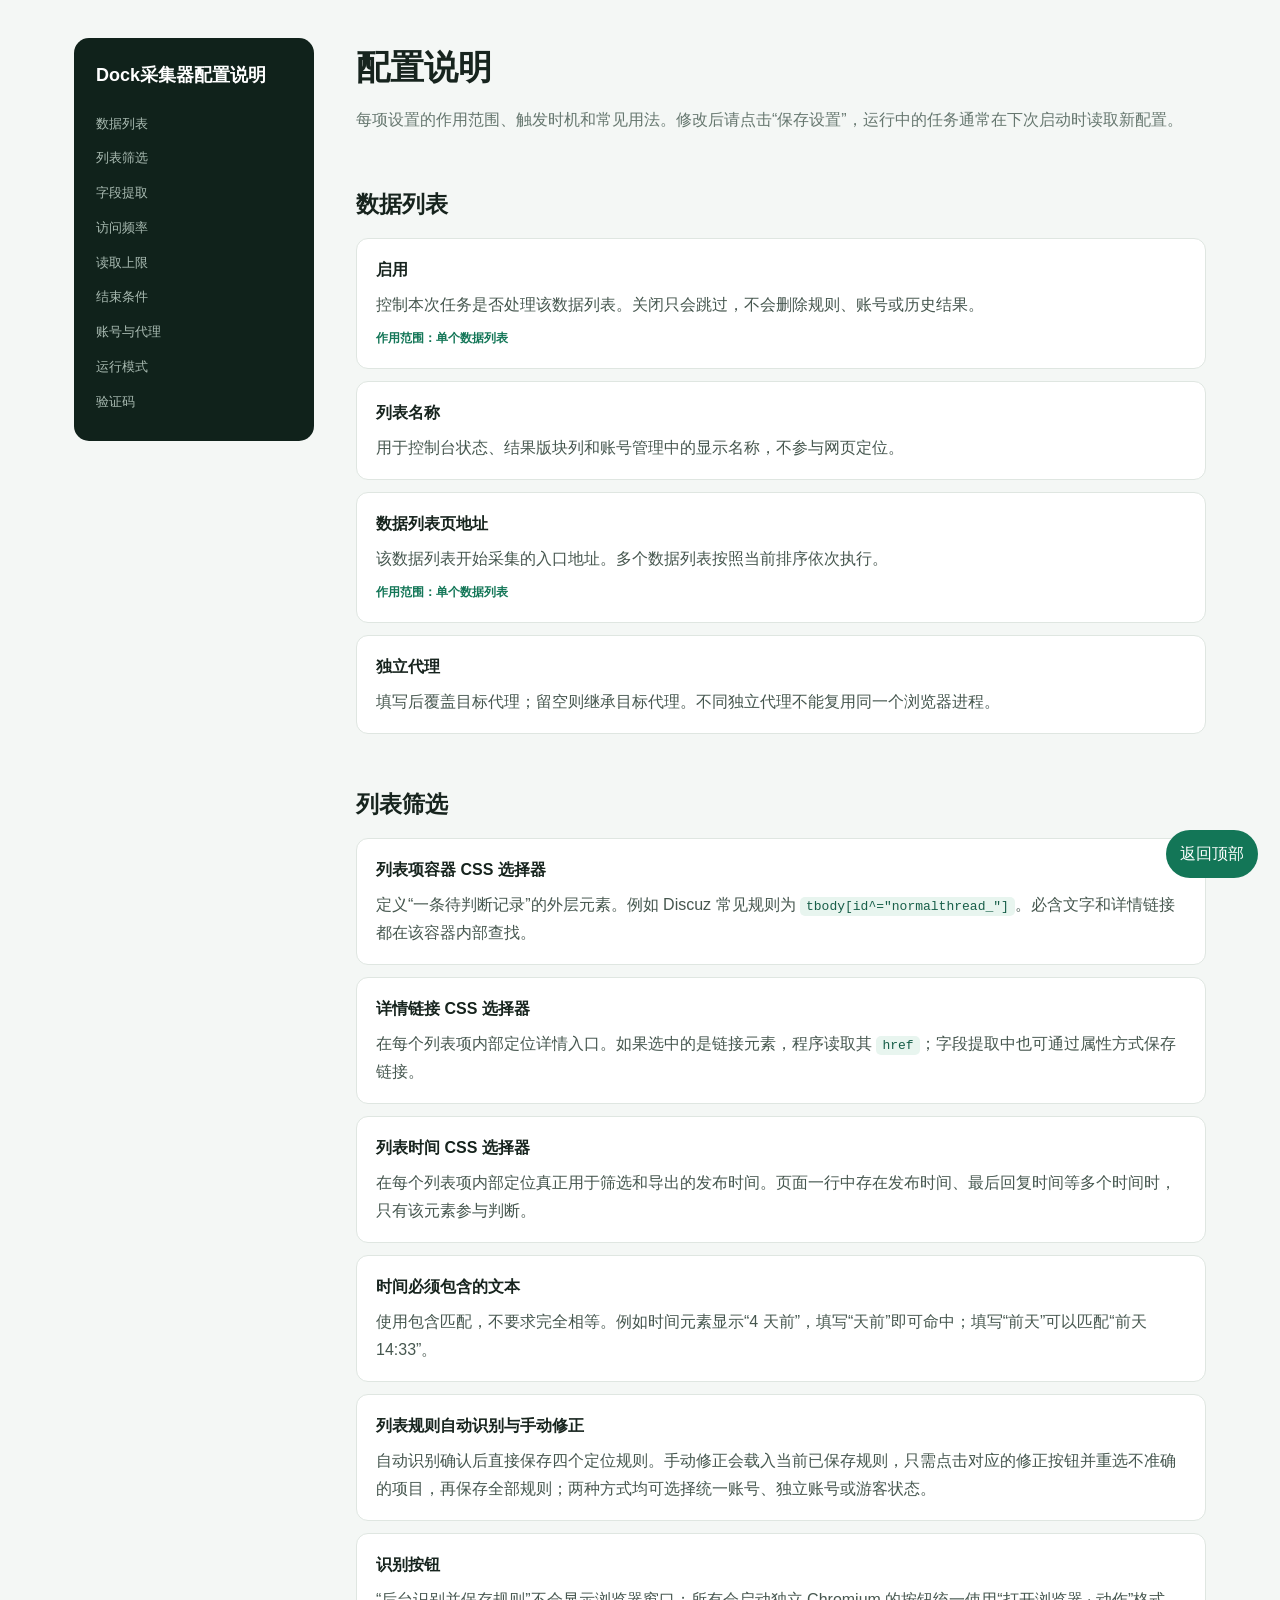
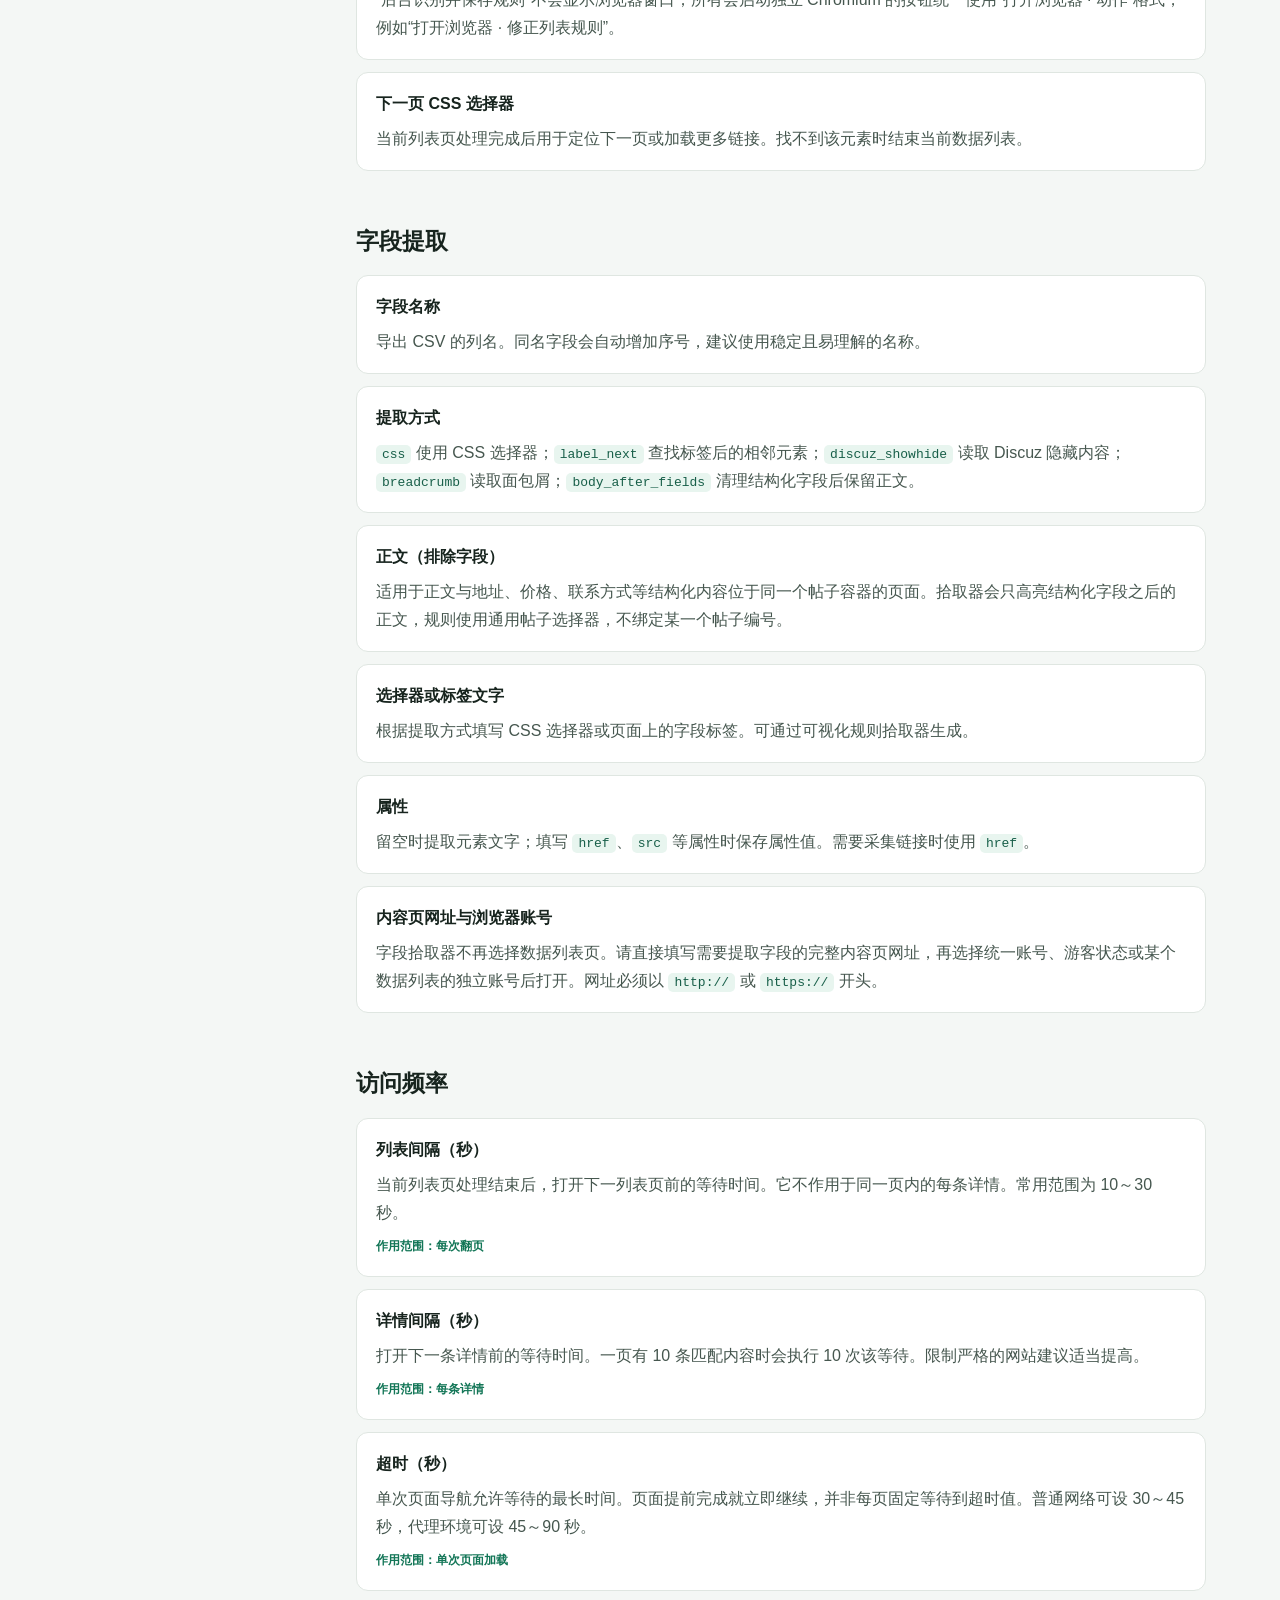
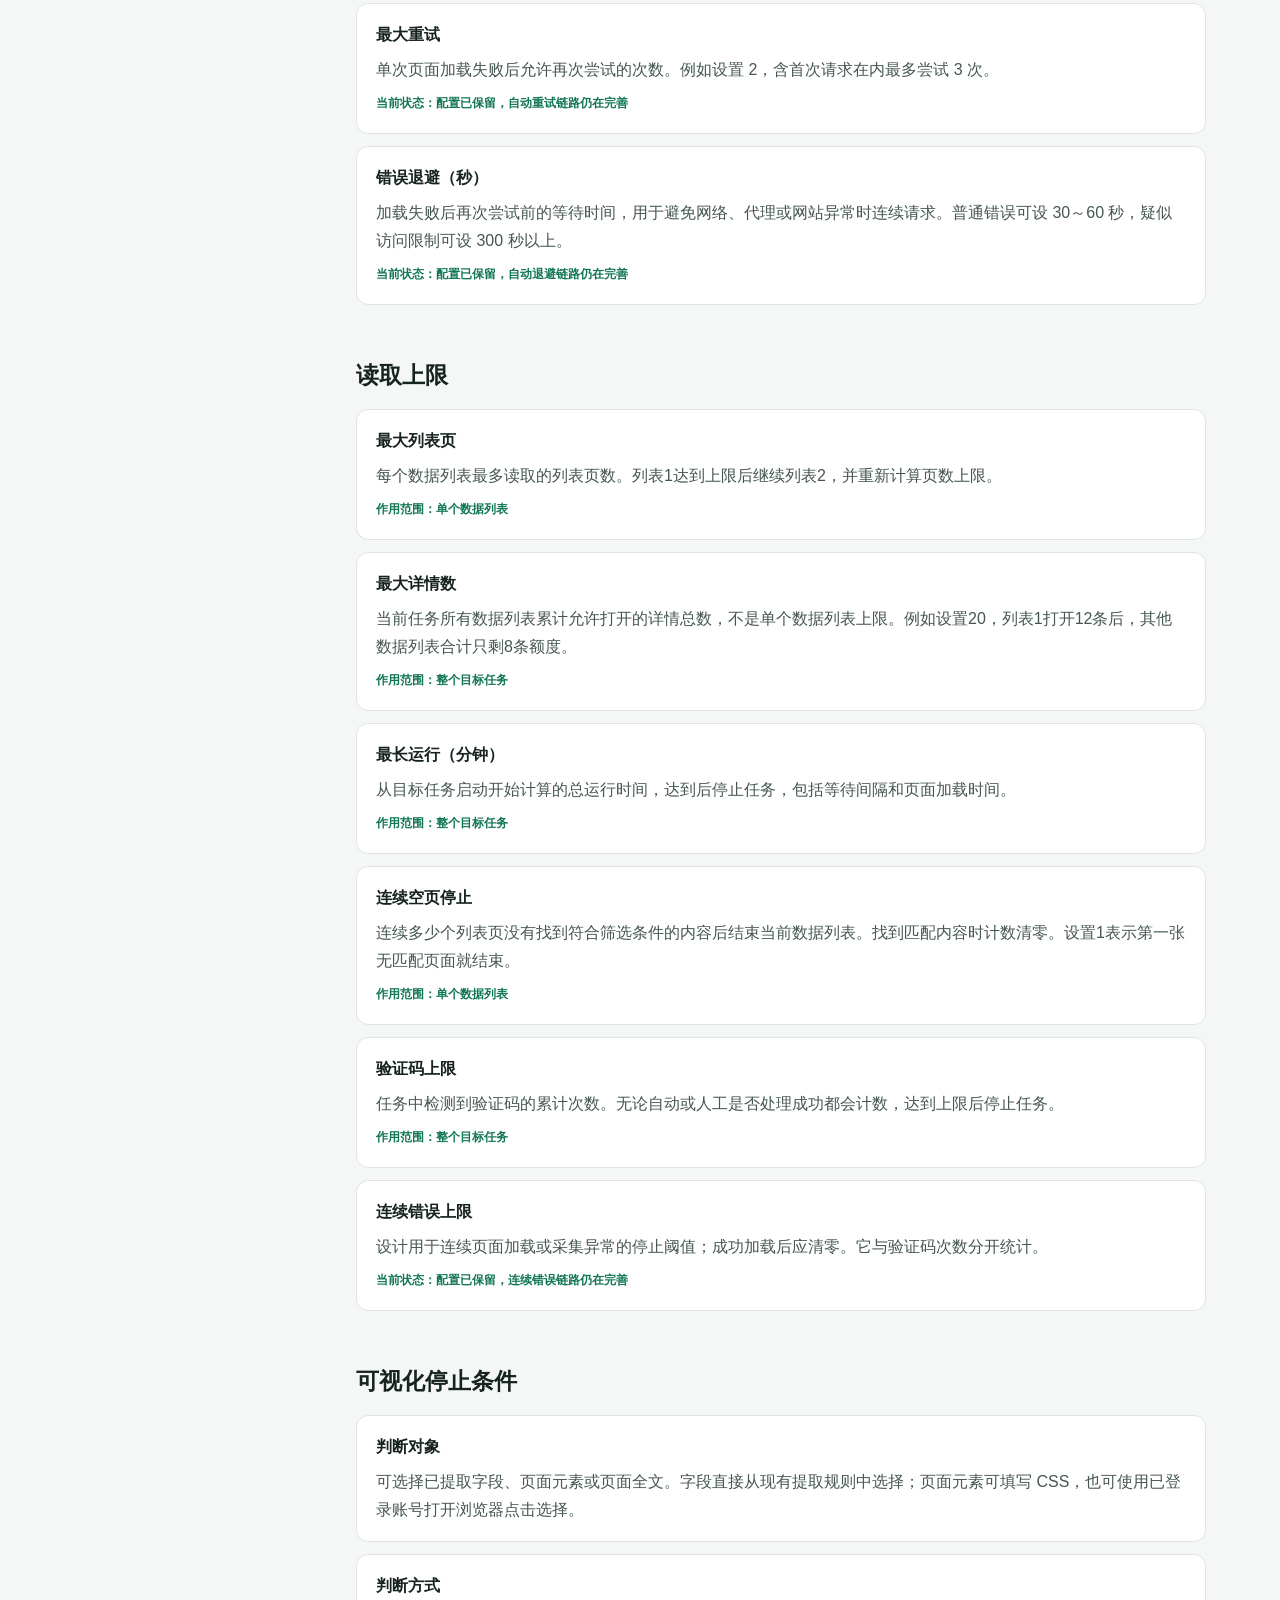
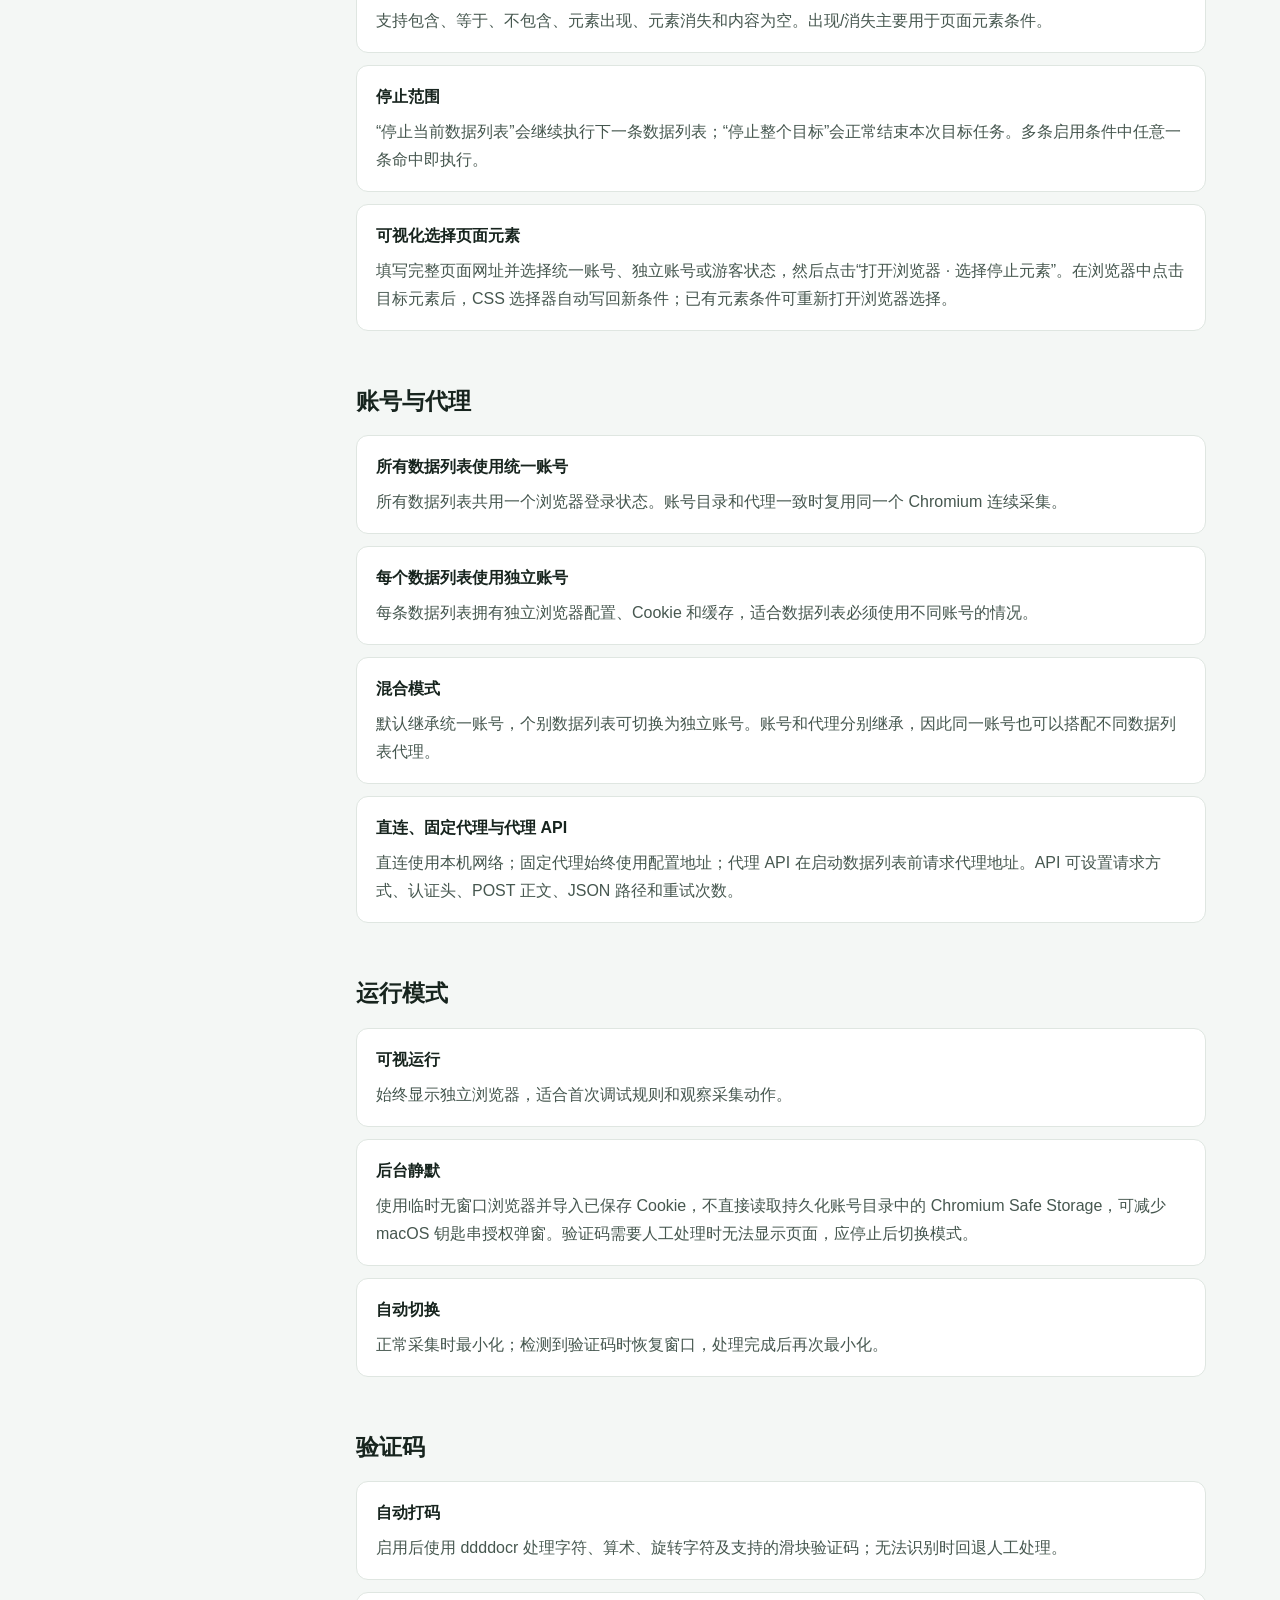
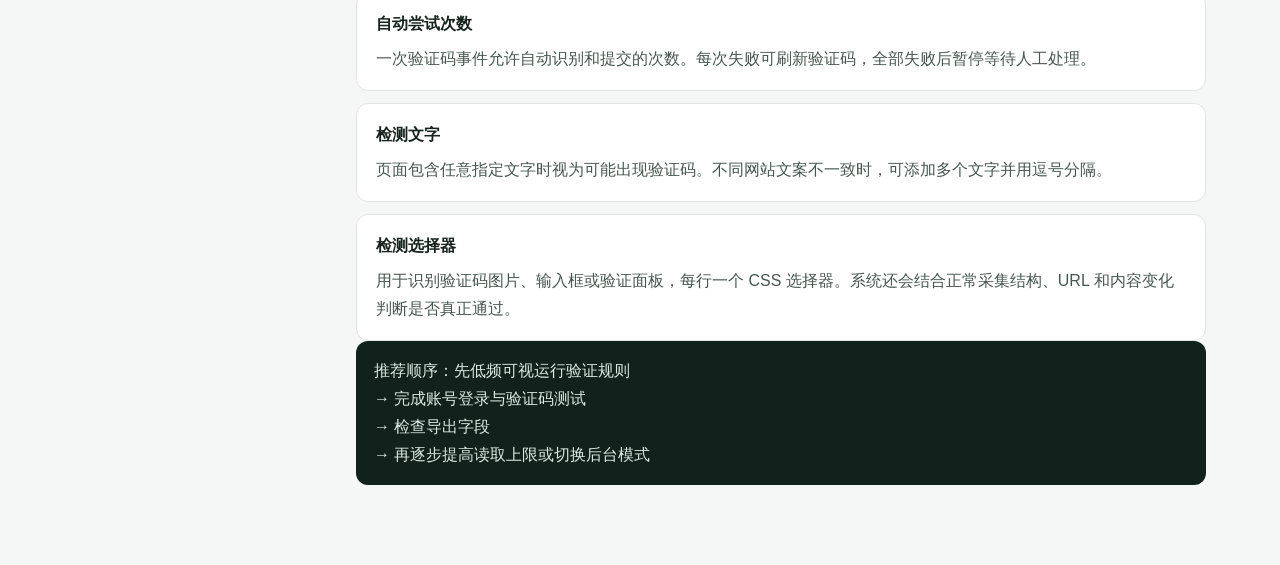
==== web/help.html @ 8b7bfee6 "Add visual time and stop condition rules" ====
<!doctype html>
<html lang="zh-CN">
<head>
  <meta charset="utf-8">
  <meta name="viewport" content="width=device-width,initial-scale=1">
  <title>Dock采集器 · 配置说明</title>
  <style>
    :root{--ink:#17241e;--muted:#66776f;--line:#dfe6e1;--green:#137657;--soft:#e8f5ef;--paper:#f4f7f5}
    *{box-sizing:border-box}html{scroll-behavior:smooth}body{margin:0;color:var(--ink);background:var(--paper);font-family:-apple-system,BlinkMacSystemFont,"PingFang SC","Microsoft YaHei",sans-serif;line-height:1.75}
    .layout{display:grid;grid-template-columns:240px minmax(0,860px);gap:42px;max-width:1180px;margin:auto;padding:38px 24px 80px}
    aside{position:sticky;top:24px;align-self:start;background:#10221b;color:#fff;border-radius:15px;padding:22px}aside b{display:block;font-size:18px;margin-bottom:15px}aside a{display:block;color:#a9bbb2;text-decoration:none;padding:6px 0;font-size:13px}aside a:hover{color:#d7f761}
    h1{font-size:34px;margin:0 0 8px}.lead{color:var(--muted);margin:0 0 30px}h2{font-size:23px;margin:42px 0 14px;padding-top:8px}h3{font-size:16px;margin:0 0 7px}.group{display:grid;gap:12px}.item{background:#fff;border:1px solid var(--line);border-radius:12px;padding:17px 19px}.item p{margin:0;color:#46574f}.item code{background:var(--soft);color:#185f49;padding:2px 6px;border-radius:5px}.scope{display:inline-block;margin-top:9px;color:var(--green);font-size:12px;font-weight:700}.note{background:#fff5df;border-radius:11px;padding:15px 17px;color:#765217;margin:16px 0}.flow{background:#10221b;color:#dce9e2;border-radius:12px;padding:16px 18px;white-space:pre-line}.top{position:fixed;right:22px;bottom:22px;background:var(--green);color:#fff;text-decoration:none;border-radius:999px;padding:10px 14px}@media(max-width:800px){.layout{grid-template-columns:1fr;padding:22px 16px 70px}aside{position:static}aside a{display:inline-block;margin-right:14px}h1{font-size:28px}}
  </style>
</head>
<body id="top"><div class="layout">
  <aside><b>Dock采集器配置说明</b>
    <a href="#source">数据列表</a><a href="#filter">列表筛选</a><a href="#fields">字段提取</a>
    <a href="#frequency">访问频率</a><a href="#limits">读取上限</a><a href="#stop">结束条件</a>
    <a href="#account">账号与代理</a><a href="#browser">运行模式</a><a href="#captcha">验证码</a>
  </aside>
  <main><h1>配置说明</h1><p class="lead">每项设置的作用范围、触发时机和常见用法。修改后请点击“保存设置”，运行中的任务通常在下次启动时读取新配置。</p>

  <section id="source"><h2>数据列表</h2><div class="group">
    <article class="item"><h3>启用</h3><p>控制本次任务是否处理该数据列表。关闭只会跳过，不会删除规则、账号或历史结果。</p><span class="scope">作用范围：单个数据列表</span></article>
    <article class="item"><h3>列表名称</h3><p>用于控制台状态、结果版块列和账号管理中的显示名称，不参与网页定位。</p></article>
    <article class="item"><h3>数据列表页地址</h3><p>该数据列表开始采集的入口地址。多个数据列表按照当前排序依次执行。</p><span class="scope">作用范围：单个数据列表</span></article>
    <article class="item"><h3>独立代理</h3><p>填写后覆盖目标代理；留空则继承目标代理。不同独立代理不能复用同一个浏览器进程。</p></article>
  </div></section>

  <section id="filter"><h2>列表筛选</h2><div class="group">
    <article class="item"><h3>列表项容器 CSS 选择器</h3><p>定义“一条待判断记录”的外层元素。例如 Discuz 常见规则为 <code>tbody[id^="normalthread_"]</code>。必含文字和详情链接都在该容器内部查找。</p></article>
    <article class="item"><h3>详情链接 CSS 选择器</h3><p>在每个列表项内部定位详情入口。如果选中的是链接元素，程序读取其 <code>href</code>；字段提取中也可通过属性方式保存链接。</p></article>
    <article class="item"><h3>列表时间 CSS 选择器</h3><p>在每个列表项内部定位真正用于筛选和导出的发布时间。页面一行中存在发布时间、最后回复时间等多个时间时，只有该元素参与判断。</p></article>
    <article class="item"><h3>时间必须包含的文本</h3><p>使用包含匹配，不要求完全相等。例如时间元素显示“4 天前”，填写“天前”即可命中；填写“前天”可以匹配“前天 14:33”。</p></article>
    <article class="item"><h3>列表规则自动识别与手动修正</h3><p>自动识别确认后直接保存四个定位规则。手动修正会载入当前已保存规则，只需点击对应的修正按钮并重选不准确的项目，再保存全部规则；两种方式均可选择统一账号、独立账号或游客状态。</p></article>
    <article class="item"><h3>识别按钮</h3><p>“后台识别并保存规则”不会显示浏览器窗口；所有会启动独立 Chromium 的按钮统一使用“打开浏览器 · 动作”格式，例如“打开浏览器 · 修正列表规则”。</p></article>
    <article class="item"><h3>下一页 CSS 选择器</h3><p>当前列表页处理完成后用于定位下一页或加载更多链接。找不到该元素时结束当前数据列表。</p></article>
  </div></section>

  <section id="fields"><h2>字段提取</h2><div class="group">
    <article class="item"><h3>字段名称</h3><p>导出 CSV 的列名。同名字段会自动增加序号，建议使用稳定且易理解的名称。</p></article>
    <article class="item"><h3>提取方式</h3><p><code>css</code> 使用 CSS 选择器；<code>label_next</code> 查找标签后的相邻元素；<code>discuz_showhide</code> 读取 Discuz 隐藏内容；<code>breadcrumb</code> 读取面包屑；<code>body_after_fields</code> 清理结构化字段后保留正文。</p></article>
    <article class="item"><h3>正文（排除字段）</h3><p>适用于正文与地址、价格、联系方式等结构化内容位于同一个帖子容器的页面。拾取器会只高亮结构化字段之后的正文，规则使用通用帖子选择器，不绑定某一个帖子编号。</p></article>
    <article class="item"><h3>选择器或标签文字</h3><p>根据提取方式填写 CSS 选择器或页面上的字段标签。可通过可视化规则拾取器生成。</p></article>
    <article class="item"><h3>属性</h3><p>留空时提取元素文字；填写 <code>href</code>、<code>src</code> 等属性时保存属性值。需要采集链接时使用 <code>href</code>。</p></article>
    <article class="item"><h3>内容页网址与浏览器账号</h3><p>字段拾取器不再选择数据列表页。请直接填写需要提取字段的完整内容页网址，再选择统一账号、游客状态或某个数据列表的独立账号后打开。网址必须以 <code>http://</code> 或 <code>https://</code> 开头。</p></article>
  </div></section>

  <section id="frequency"><h2>访问频率</h2><div class="group">
    <article class="item"><h3>列表间隔（秒）</h3><p>当前列表页处理结束后，打开下一列表页前的等待时间。它不作用于同一页内的每条详情。常用范围为 10～30 秒。</p><span class="scope">作用范围：每次翻页</span></article>
    <article class="item"><h3>详情间隔（秒）</h3><p>打开下一条详情前的等待时间。一页有 10 条匹配内容时会执行 10 次该等待。限制严格的网站建议适当提高。</p><span class="scope">作用范围：每条详情</span></article>
    <article class="item"><h3>超时（秒）</h3><p>单次页面导航允许等待的最长时间。页面提前完成就立即继续，并非每页固定等待到超时值。普通网络可设 30～45 秒，代理环境可设 45～90 秒。</p><span class="scope">作用范围：单次页面加载</span></article>
    <article class="item"><h3>最大重试</h3><p>单次页面加载失败后允许再次尝试的次数。例如设置 2，含首次请求在内最多尝试 3 次。</p><span class="scope">当前状态：配置已保留，自动重试链路仍在完善</span></article>
    <article class="item"><h3>错误退避（秒）</h3><p>加载失败后再次尝试前的等待时间，用于避免网络、代理或网站异常时连续请求。普通错误可设 30～60 秒，疑似访问限制可设 300 秒以上。</p><span class="scope">当前状态：配置已保留，自动退避链路仍在完善</span></article>
  </div></section>

  <section id="limits"><h2>读取上限</h2><div class="group">
    <article class="item"><h3>最大列表页</h3><p>每个数据列表最多读取的列表页数。列表1达到上限后继续列表2，并重新计算页数上限。</p><span class="scope">作用范围：单个数据列表</span></article>
    <article class="item"><h3>最大详情数</h3><p>当前任务所有数据列表累计允许打开的详情总数，不是单个数据列表上限。例如设置20，列表1打开12条后，其他数据列表合计只剩8条额度。</p><span class="scope">作用范围：整个目标任务</span></article>
    <article class="item"><h3>最长运行（分钟）</h3><p>从目标任务启动开始计算的总运行时间，达到后停止任务，包括等待间隔和页面加载时间。</p><span class="scope">作用范围：整个目标任务</span></article>
    <article class="item"><h3>连续空页停止</h3><p>连续多少个列表页没有找到符合筛选条件的内容后结束当前数据列表。找到匹配内容时计数清零。设置1表示第一张无匹配页面就结束。</p><span class="scope">作用范围：单个数据列表</span></article>
    <article class="item"><h3>验证码上限</h3><p>任务中检测到验证码的累计次数。无论自动或人工是否处理成功都会计数，达到上限后停止任务。</p><span class="scope">作用范围：整个目标任务</span></article>
    <article class="item"><h3>连续错误上限</h3><p>设计用于连续页面加载或采集异常的停止阈值；成功加载后应清零。它与验证码次数分开统计。</p><span class="scope">当前状态：配置已保留，连续错误链路仍在完善</span></article>
  </div></section>

  <section id="stop"><h2>可视化停止条件</h2><div class="group">
    <article class="item"><h3>判断对象</h3><p>可选择已提取字段、页面元素或页面全文。字段直接从现有提取规则中选择；页面元素可填写 CSS，也可使用已登录账号打开浏览器点击选择。</p></article>
    <article class="item"><h3>判断方式</h3><p>支持包含、等于、不包含、元素出现、元素消失和内容为空。出现/消失主要用于页面元素条件。</p></article>
    <article class="item"><h3>停止范围</h3><p>“停止当前数据列表”会继续执行下一条数据列表；“停止整个目标”会正常结束本次目标任务。多条启用条件中任意一条命中即执行。</p></article>
    <article class="item"><h3>可视化选择页面元素</h3><p>填写完整页面网址并选择统一账号、独立账号或游客状态，然后点击“打开浏览器 · 选择停止元素”。在浏览器中点击目标元素后，CSS 选择器自动写回新条件；已有元素条件可重新打开浏览器选择。</p></article>
  </div></section>

  <section id="account"><h2>账号与代理</h2><div class="group">
    <article class="item"><h3>所有数据列表使用统一账号</h3><p>所有数据列表共用一个浏览器登录状态。账号目录和代理一致时复用同一个 Chromium 连续采集。</p></article>
    <article class="item"><h3>每个数据列表使用独立账号</h3><p>每条数据列表拥有独立浏览器配置、Cookie 和缓存，适合数据列表必须使用不同账号的情况。</p></article>
    <article class="item"><h3>混合模式</h3><p>默认继承统一账号，个别数据列表可切换为独立账号。账号和代理分别继承，因此同一账号也可以搭配不同数据列表代理。</p></article>
    <article class="item"><h3>直连、固定代理与代理 API</h3><p>直连使用本机网络；固定代理始终使用配置地址；代理 API 在启动数据列表前请求代理地址。API 可设置请求方式、认证头、POST 正文、JSON 路径和重试次数。</p></article>
  </div></section>

  <section id="browser"><h2>运行模式</h2><div class="group">
    <article class="item"><h3>可视运行</h3><p>始终显示独立浏览器，适合首次调试规则和观察采集动作。</p></article>
    <article class="item"><h3>后台静默</h3><p>使用临时无窗口浏览器并导入已保存 Cookie，不直接读取持久化账号目录中的 Chromium Safe Storage，可减少 macOS 钥匙串授权弹窗。验证码需要人工处理时无法显示页面，应停止后切换模式。</p></article>
    <article class="item"><h3>自动切换</h3><p>正常采集时最小化；检测到验证码时恢复窗口，处理完成后再次最小化。</p></article>
  </div></section>

  <section id="captcha"><h2>验证码</h2><div class="group">
    <article class="item"><h3>自动打码</h3><p>启用后使用 ddddocr 处理字符、算术、旋转字符及支持的滑块验证码；无法识别时回退人工处理。</p></article>
    <article class="item"><h3>自动尝试次数</h3><p>一次验证码事件允许自动识别和提交的次数。每次失败可刷新验证码，全部失败后暂停等待人工处理。</p></article>
    <article class="item"><h3>检测文字</h3><p>页面包含任意指定文字时视为可能出现验证码。不同网站文案不一致时，可添加多个文字并用逗号分隔。</p></article>
    <article class="item"><h3>检测选择器</h3><p>用于识别验证码图片、输入框或验证面板，每行一个 CSS 选择器。系统还会结合正常采集结构、URL 和内容变化判断是否真正通过。</p></article>
  </div><div class="flow">推荐顺序：先低频可视运行验证规则
→ 完成账号登录与验证码测试
→ 检查导出字段
→ 再逐步提高读取上限或切换后台模式</div></section>
  </main>
</div><a class="top" href="#top">返回顶部</a></body></html>
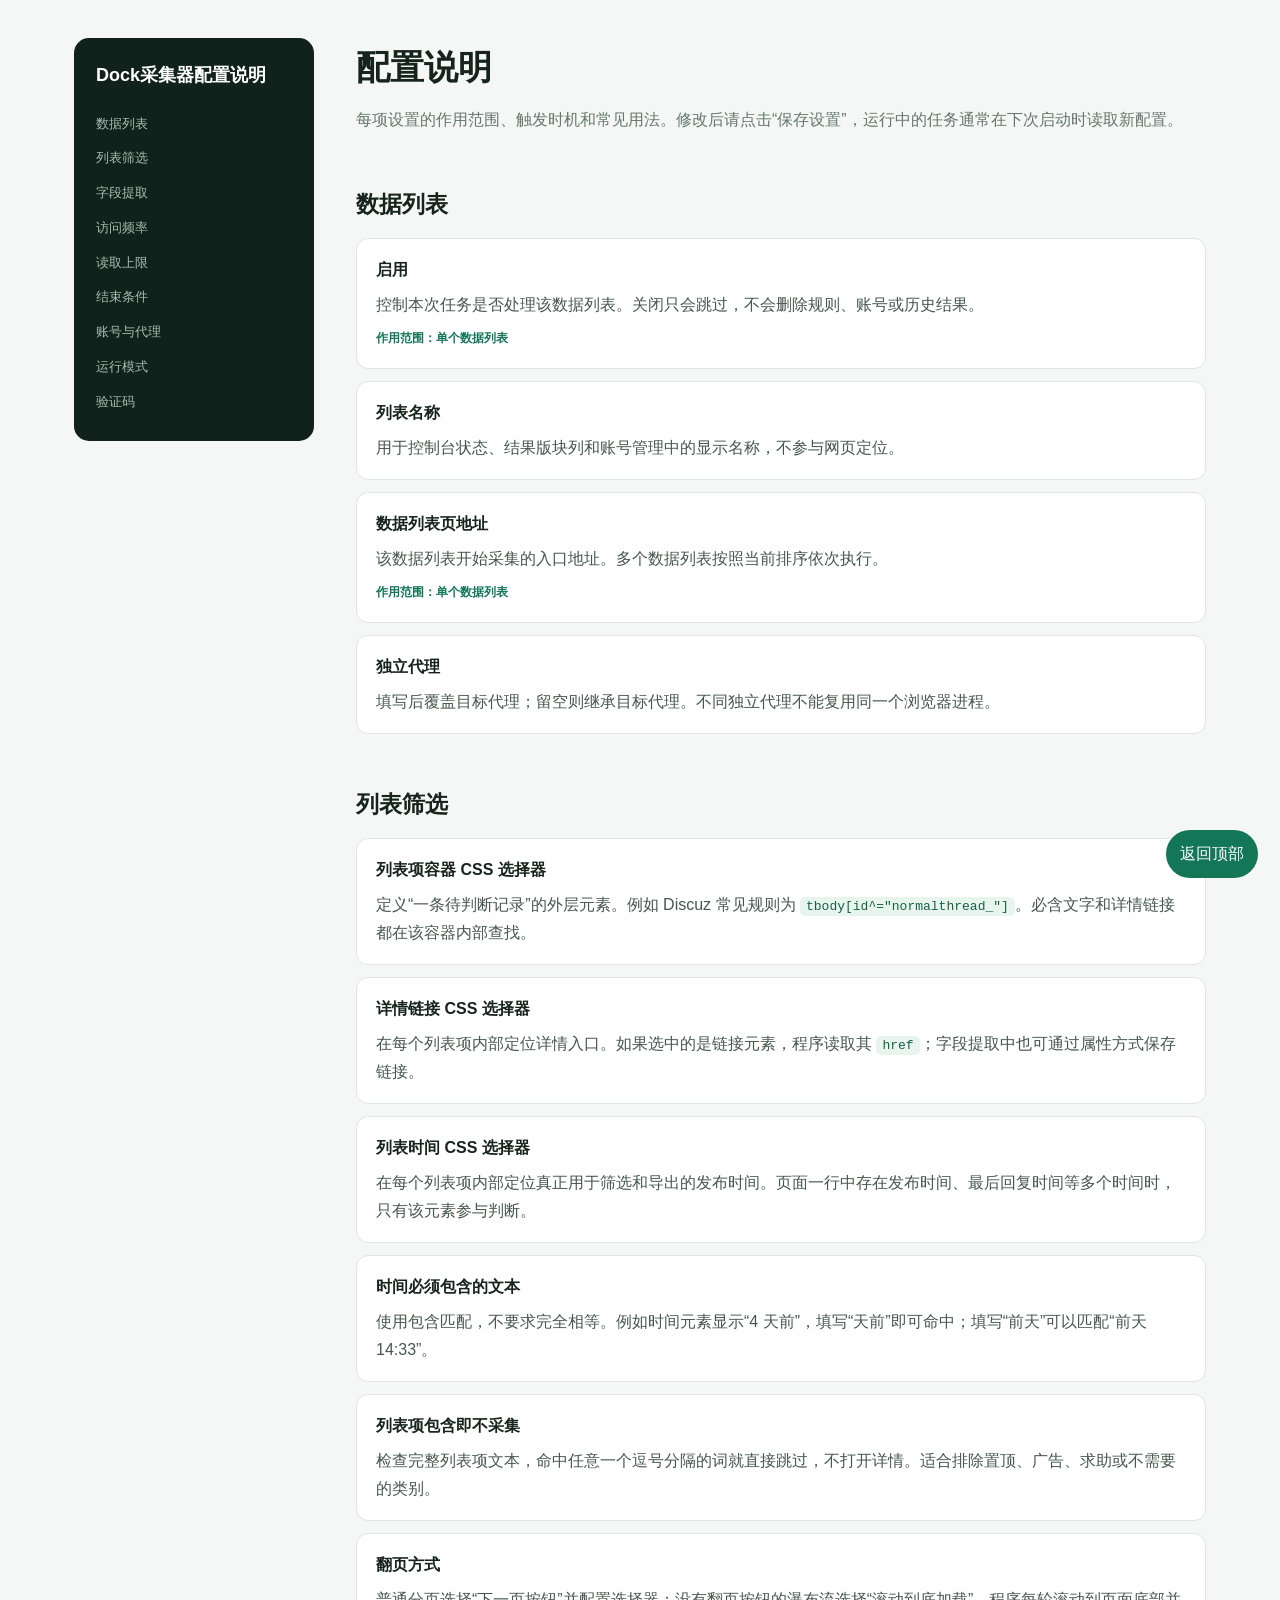
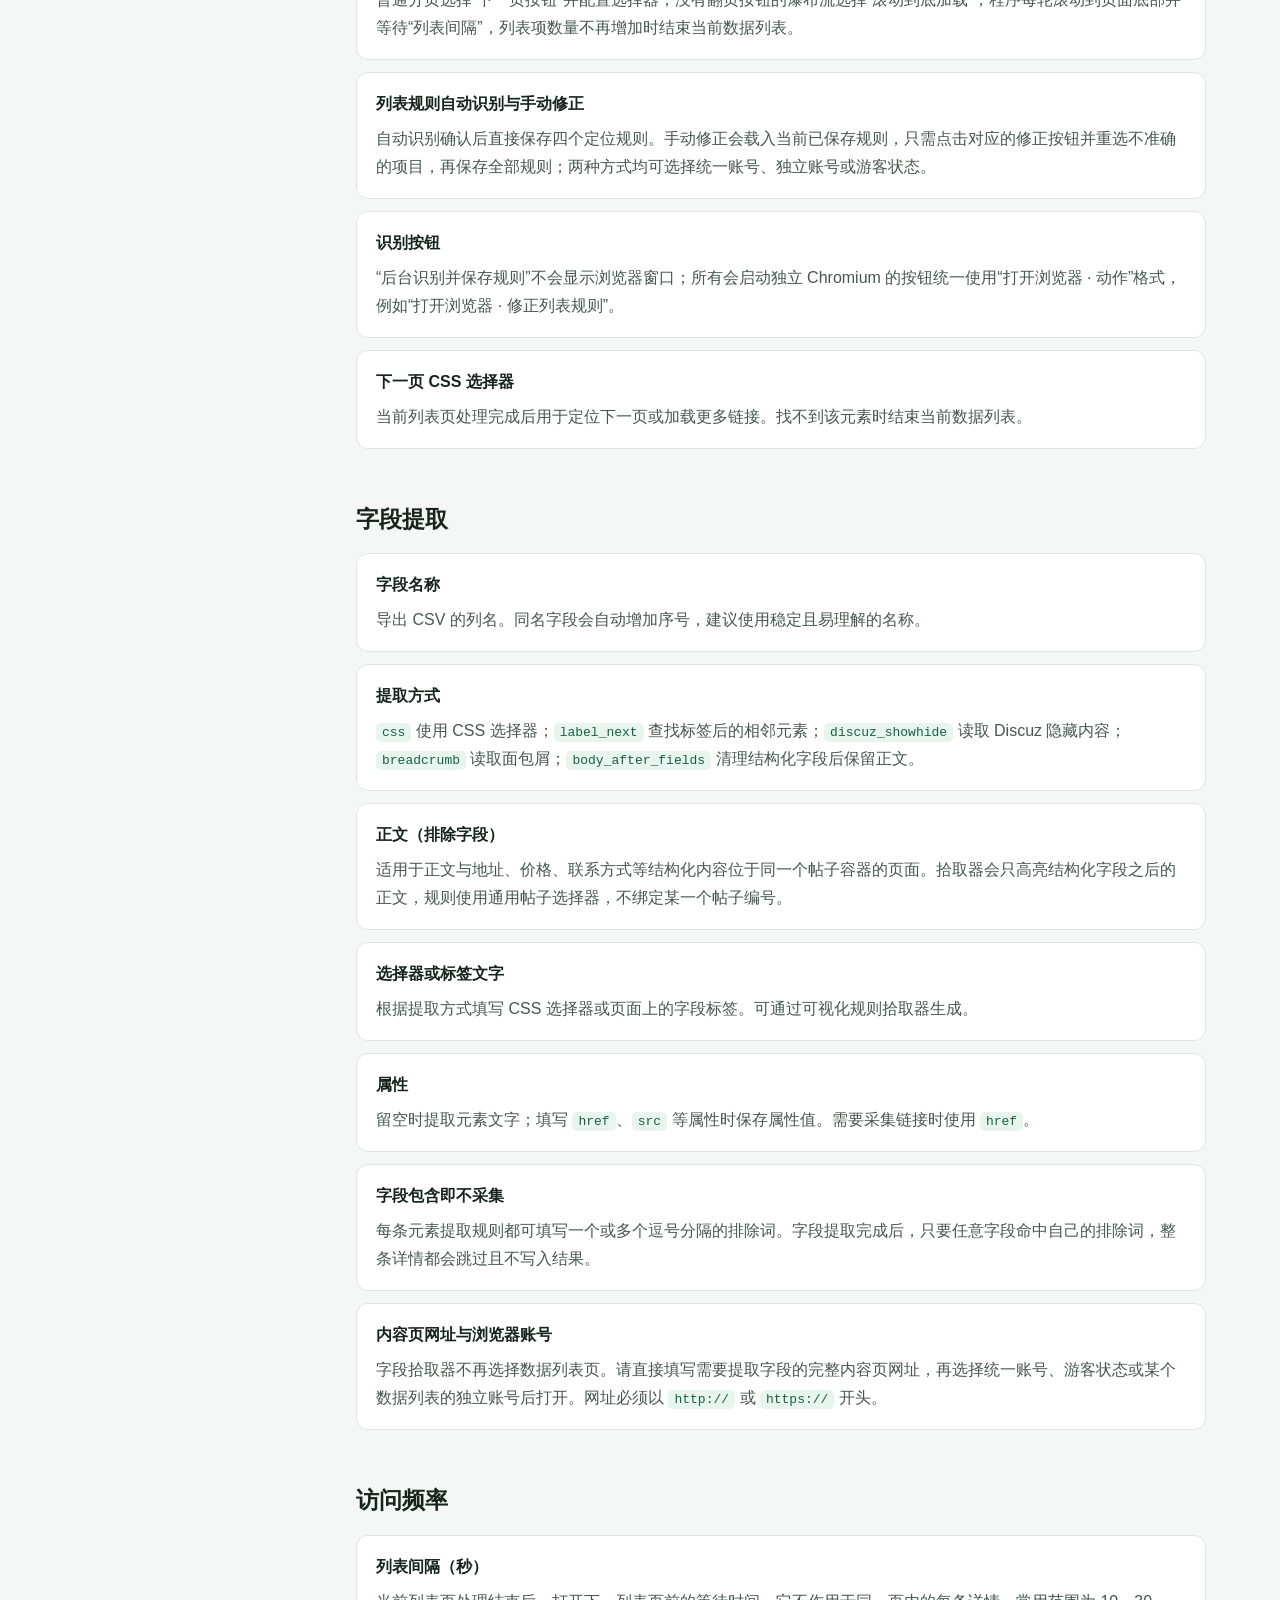
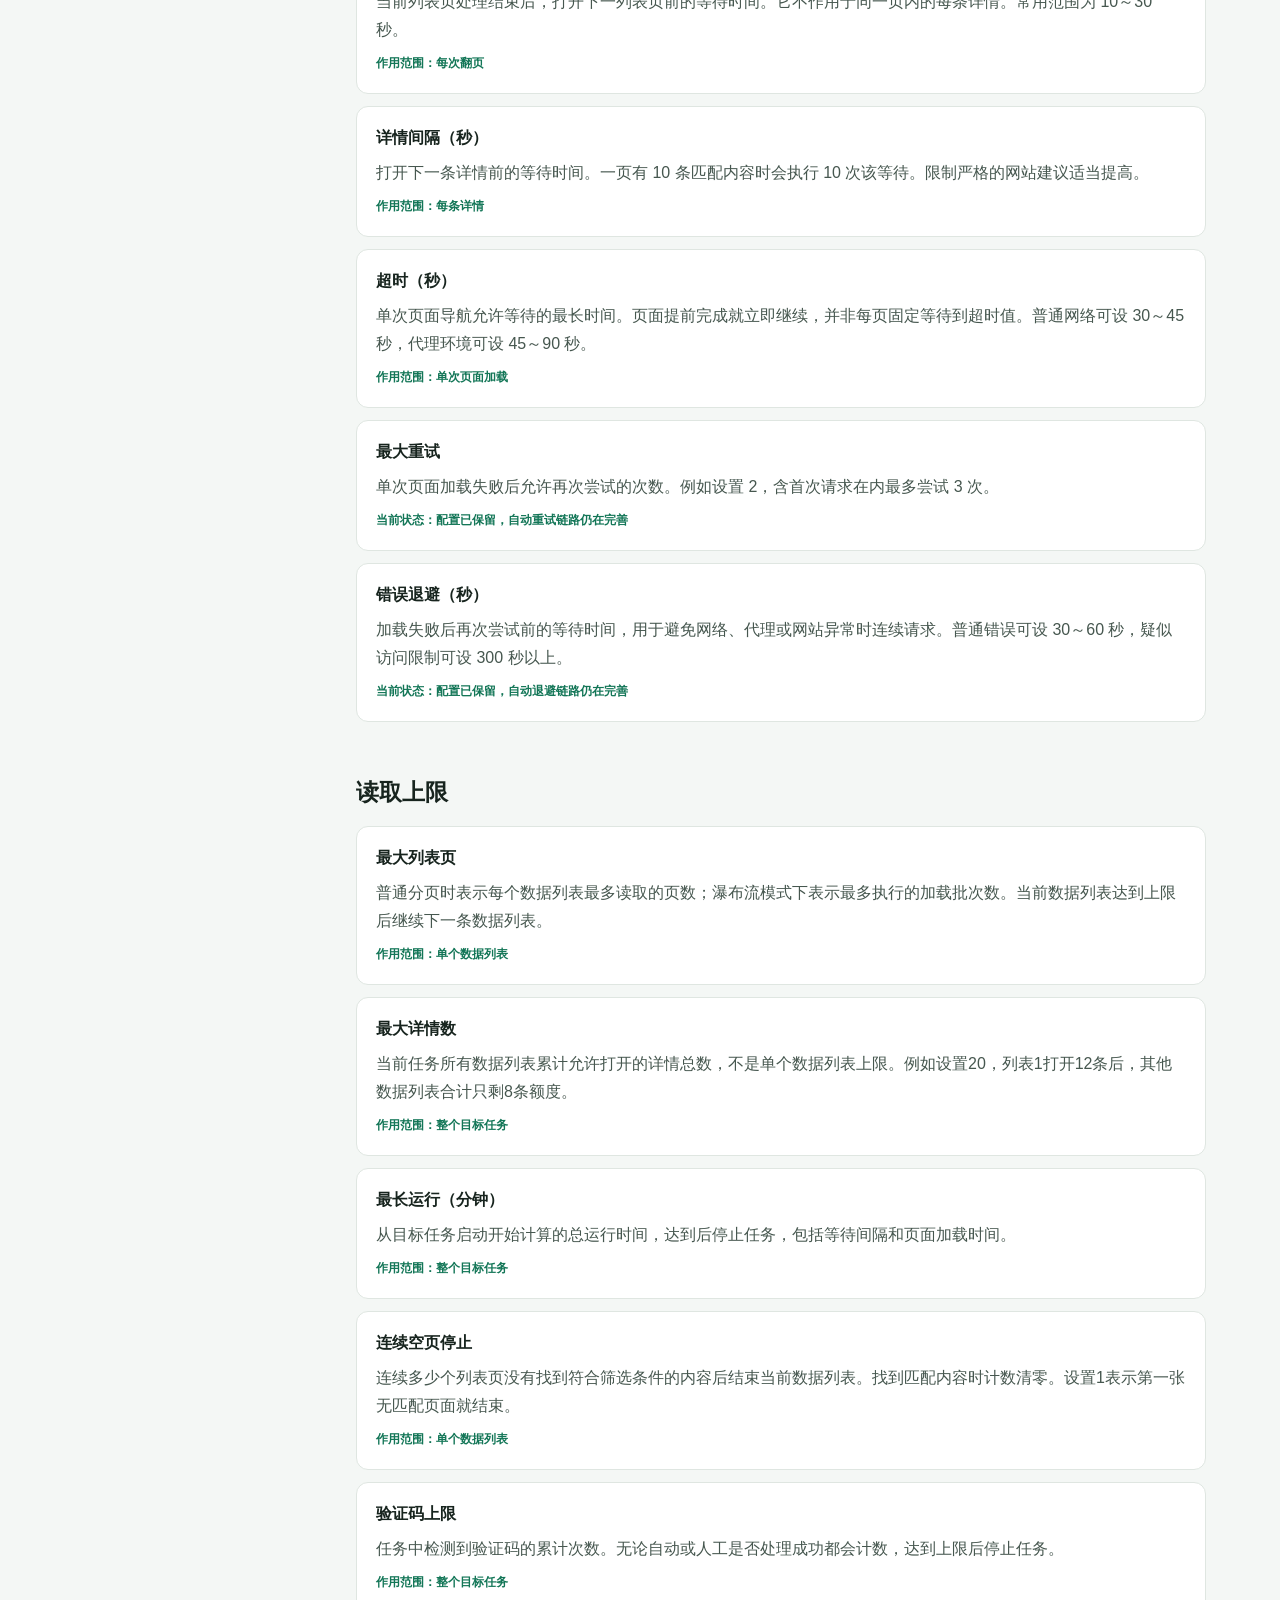
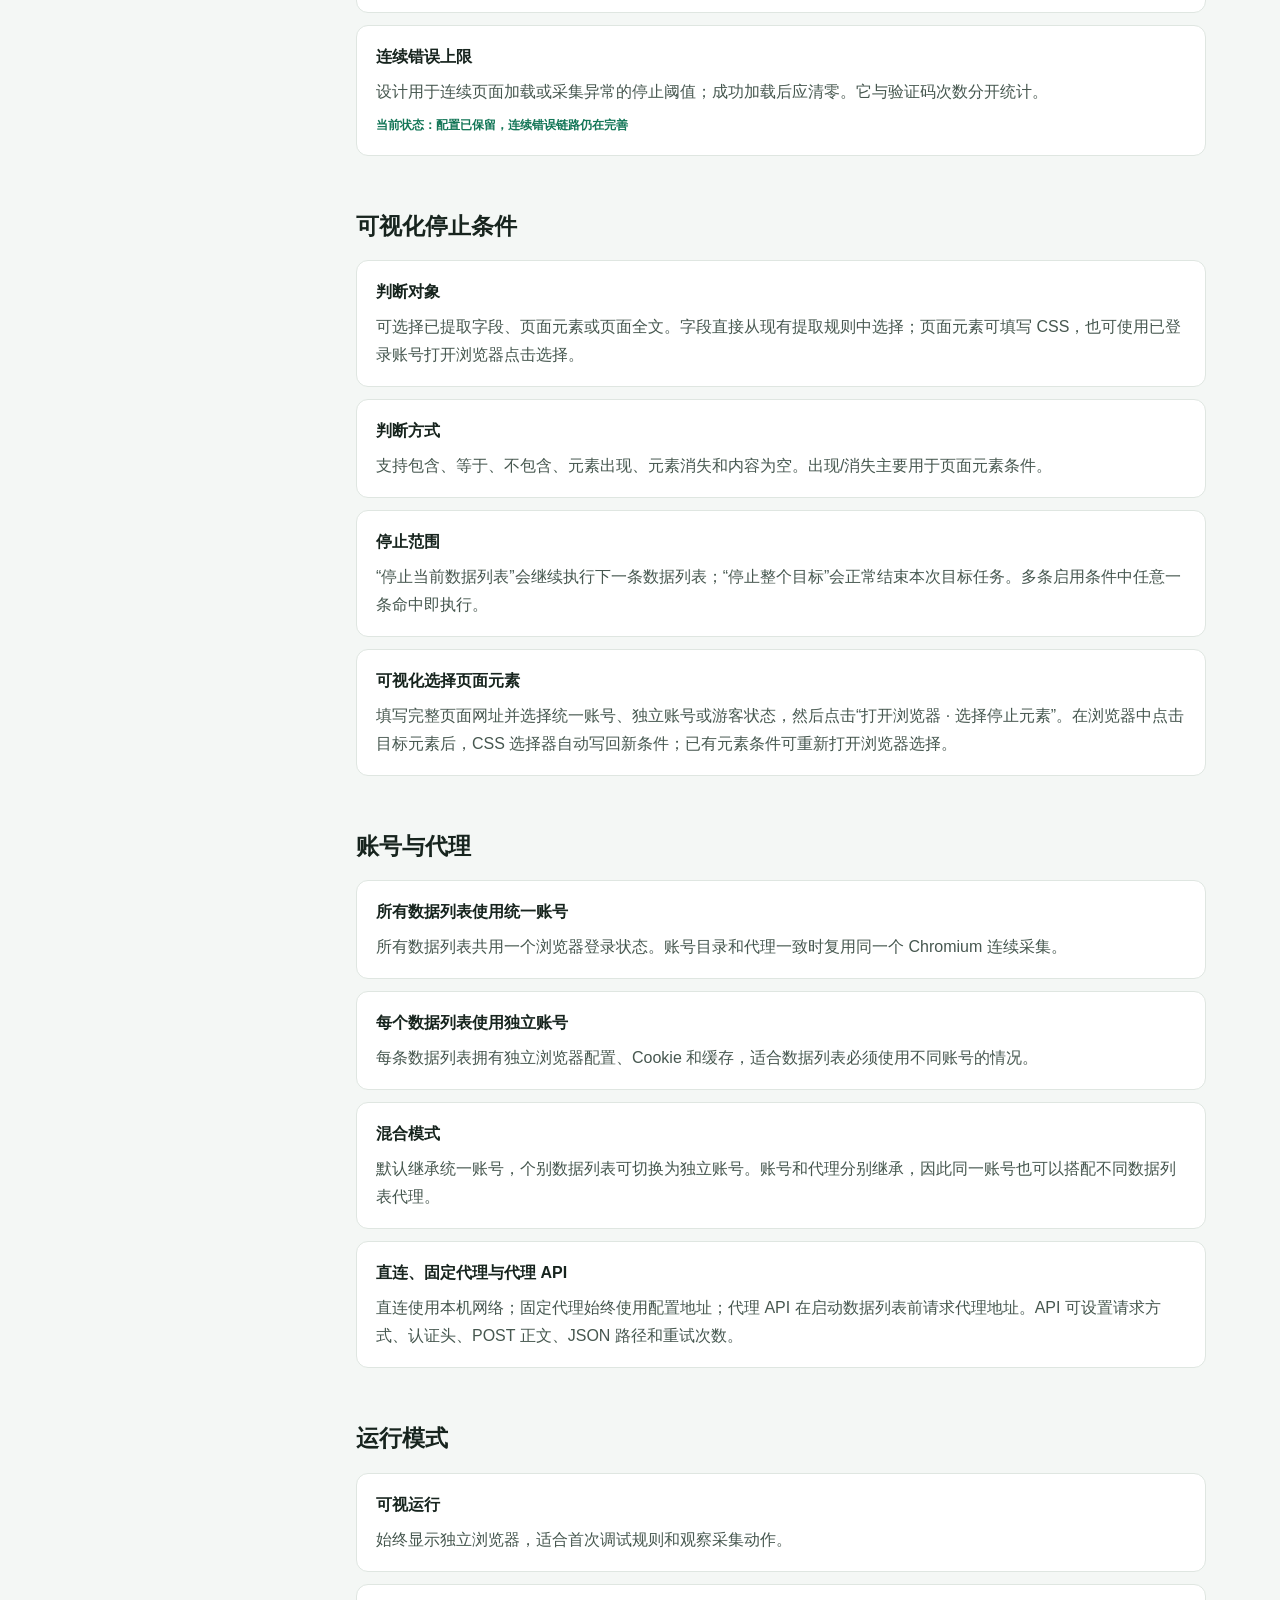
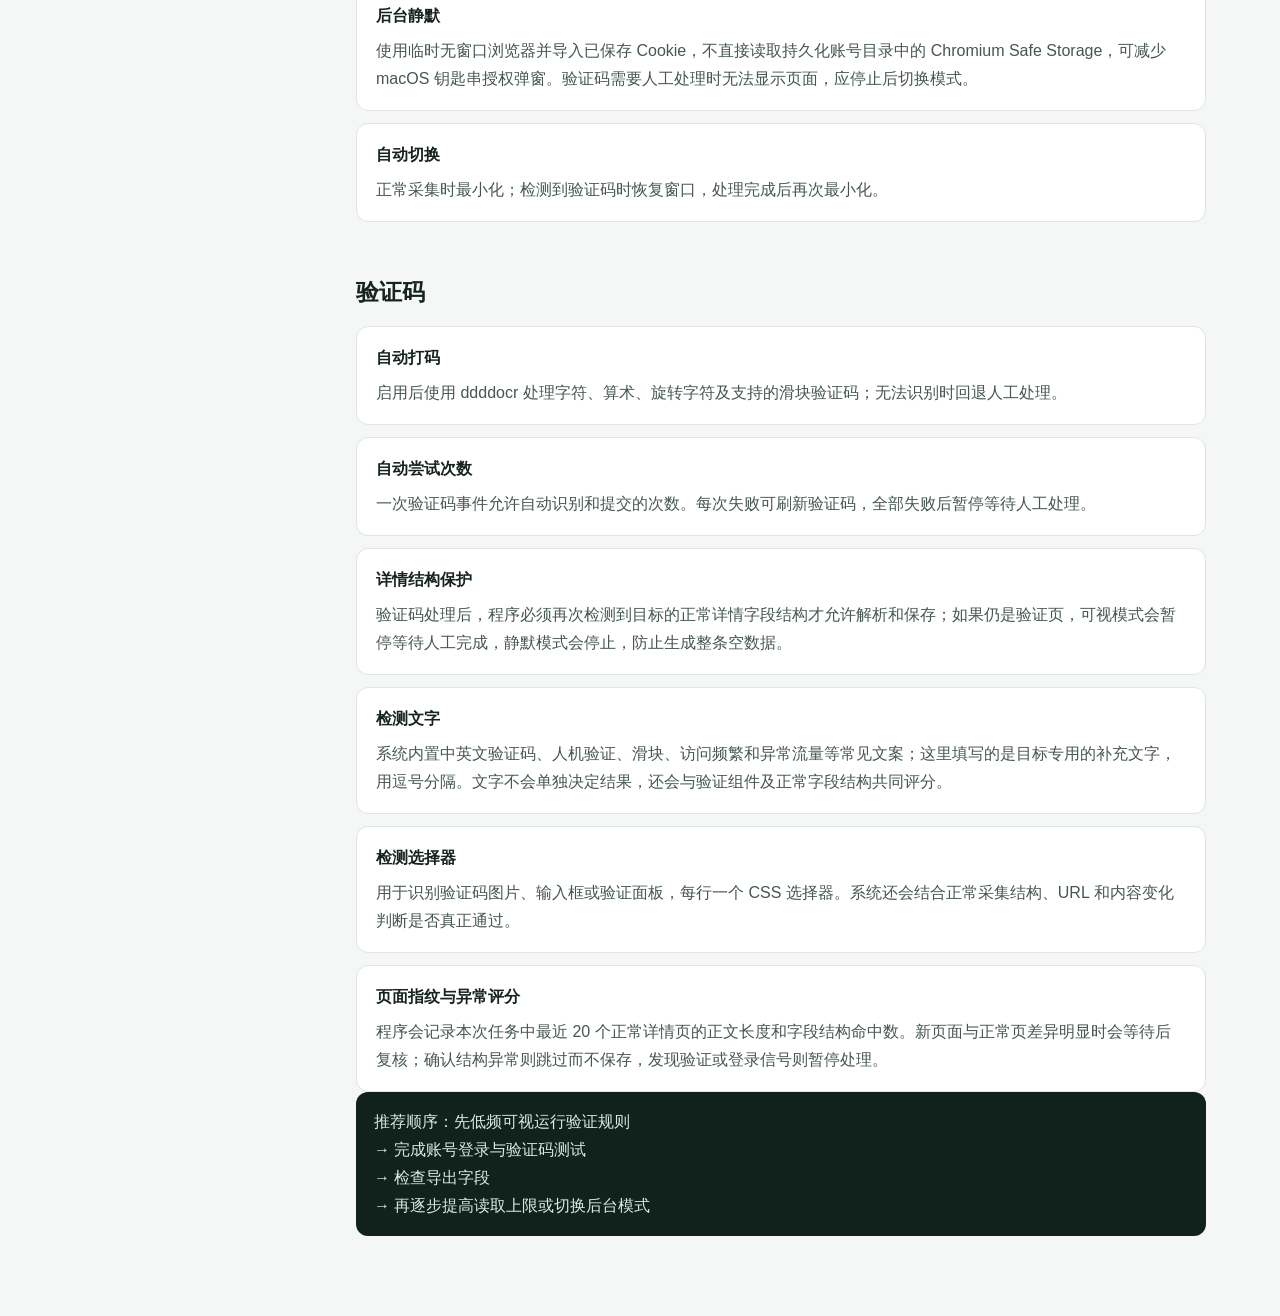
==== commit d3ca7bcd: "feat: improve collection filtering and challenge detection" ====
--- a/web/help.html
+++ b/web/help.html
@@ -32,6 +32,8 @@
     <article class="item"><h3>详情链接 CSS 选择器</h3><p>在每个列表项内部定位详情入口。如果选中的是链接元素，程序读取其 <code>href</code>；字段提取中也可通过属性方式保存链接。</p></article>
     <article class="item"><h3>列表时间 CSS 选择器</h3><p>在每个列表项内部定位真正用于筛选和导出的发布时间。页面一行中存在发布时间、最后回复时间等多个时间时，只有该元素参与判断。</p></article>
     <article class="item"><h3>时间必须包含的文本</h3><p>使用包含匹配，不要求完全相等。例如时间元素显示“4 天前”，填写“天前”即可命中；填写“前天”可以匹配“前天 14:33”。</p></article>
+    <article class="item"><h3>列表项包含即不采集</h3><p>检查完整列表项文本，命中任意一个逗号分隔的词就直接跳过，不打开详情。适合排除置顶、广告、求助或不需要的类别。</p></article>
+    <article class="item"><h3>翻页方式</h3><p>普通分页选择“下一页按钮”并配置选择器；没有翻页按钮的瀑布流选择“滚动到底加载”，程序每轮滚动到页面底部并等待“列表间隔”，列表项数量不再增加时结束当前数据列表。</p></article>
     <article class="item"><h3>列表规则自动识别与手动修正</h3><p>自动识别确认后直接保存四个定位规则。手动修正会载入当前已保存规则，只需点击对应的修正按钮并重选不准确的项目，再保存全部规则；两种方式均可选择统一账号、独立账号或游客状态。</p></article>
     <article class="item"><h3>识别按钮</h3><p>“后台识别并保存规则”不会显示浏览器窗口；所有会启动独立 Chromium 的按钮统一使用“打开浏览器 · 动作”格式，例如“打开浏览器 · 修正列表规则”。</p></article>
     <article class="item"><h3>下一页 CSS 选择器</h3><p>当前列表页处理完成后用于定位下一页或加载更多链接。找不到该元素时结束当前数据列表。</p></article>
@@ -43,6 +45,7 @@
     <article class="item"><h3>正文（排除字段）</h3><p>适用于正文与地址、价格、联系方式等结构化内容位于同一个帖子容器的页面。拾取器会只高亮结构化字段之后的正文，规则使用通用帖子选择器，不绑定某一个帖子编号。</p></article>
     <article class="item"><h3>选择器或标签文字</h3><p>根据提取方式填写 CSS 选择器或页面上的字段标签。可通过可视化规则拾取器生成。</p></article>
     <article class="item"><h3>属性</h3><p>留空时提取元素文字；填写 <code>href</code>、<code>src</code> 等属性时保存属性值。需要采集链接时使用 <code>href</code>。</p></article>
+    <article class="item"><h3>字段包含即不采集</h3><p>每条元素提取规则都可填写一个或多个逗号分隔的排除词。字段提取完成后，只要任意字段命中自己的排除词，整条详情都会跳过且不写入结果。</p></article>
     <article class="item"><h3>内容页网址与浏览器账号</h3><p>字段拾取器不再选择数据列表页。请直接填写需要提取字段的完整内容页网址，再选择统一账号、游客状态或某个数据列表的独立账号后打开。网址必须以 <code>http://</code> 或 <code>https://</code> 开头。</p></article>
   </div></section>
 
@@ -55,7 +58,7 @@
   </div></section>
 
   <section id="limits"><h2>读取上限</h2><div class="group">
-    <article class="item"><h3>最大列表页</h3><p>每个数据列表最多读取的列表页数。列表1达到上限后继续列表2，并重新计算页数上限。</p><span class="scope">作用范围：单个数据列表</span></article>
+    <article class="item"><h3>最大列表页</h3><p>普通分页时表示每个数据列表最多读取的页数；瀑布流模式下表示最多执行的加载批次数。当前数据列表达到上限后继续下一条数据列表。</p><span class="scope">作用范围：单个数据列表</span></article>
     <article class="item"><h3>最大详情数</h3><p>当前任务所有数据列表累计允许打开的详情总数，不是单个数据列表上限。例如设置20，列表1打开12条后，其他数据列表合计只剩8条额度。</p><span class="scope">作用范围：整个目标任务</span></article>
     <article class="item"><h3>最长运行（分钟）</h3><p>从目标任务启动开始计算的总运行时间，达到后停止任务，包括等待间隔和页面加载时间。</p><span class="scope">作用范围：整个目标任务</span></article>
     <article class="item"><h3>连续空页停止</h3><p>连续多少个列表页没有找到符合筛选条件的内容后结束当前数据列表。找到匹配内容时计数清零。设置1表示第一张无匹配页面就结束。</p><span class="scope">作用范围：单个数据列表</span></article>
@@ -86,8 +89,10 @@
   <section id="captcha"><h2>验证码</h2><div class="group">
     <article class="item"><h3>自动打码</h3><p>启用后使用 ddddocr 处理字符、算术、旋转字符及支持的滑块验证码；无法识别时回退人工处理。</p></article>
     <article class="item"><h3>自动尝试次数</h3><p>一次验证码事件允许自动识别和提交的次数。每次失败可刷新验证码，全部失败后暂停等待人工处理。</p></article>
-    <article class="item"><h3>检测文字</h3><p>页面包含任意指定文字时视为可能出现验证码。不同网站文案不一致时，可添加多个文字并用逗号分隔。</p></article>
+    <article class="item"><h3>详情结构保护</h3><p>验证码处理后，程序必须再次检测到目标的正常详情字段结构才允许解析和保存；如果仍是验证页，可视模式会暂停等待人工完成，静默模式会停止，防止生成整条空数据。</p></article>
+    <article class="item"><h3>检测文字</h3><p>系统内置中英文验证码、人机验证、滑块、访问频繁和异常流量等常见文案；这里填写的是目标专用的补充文字，用逗号分隔。文字不会单独决定结果，还会与验证组件及正常字段结构共同评分。</p></article>
     <article class="item"><h3>检测选择器</h3><p>用于识别验证码图片、输入框或验证面板，每行一个 CSS 选择器。系统还会结合正常采集结构、URL 和内容变化判断是否真正通过。</p></article>
+    <article class="item"><h3>页面指纹与异常评分</h3><p>程序会记录本次任务中最近 20 个正常详情页的正文长度和字段结构命中数。新页面与正常页差异明显时会等待后复核；确认结构异常则跳过而不保存，发现验证或登录信号则暂停处理。</p></article>
   </div><div class="flow">推荐顺序：先低频可视运行验证规则
 → 完成账号登录与验证码测试
 → 检查导出字段
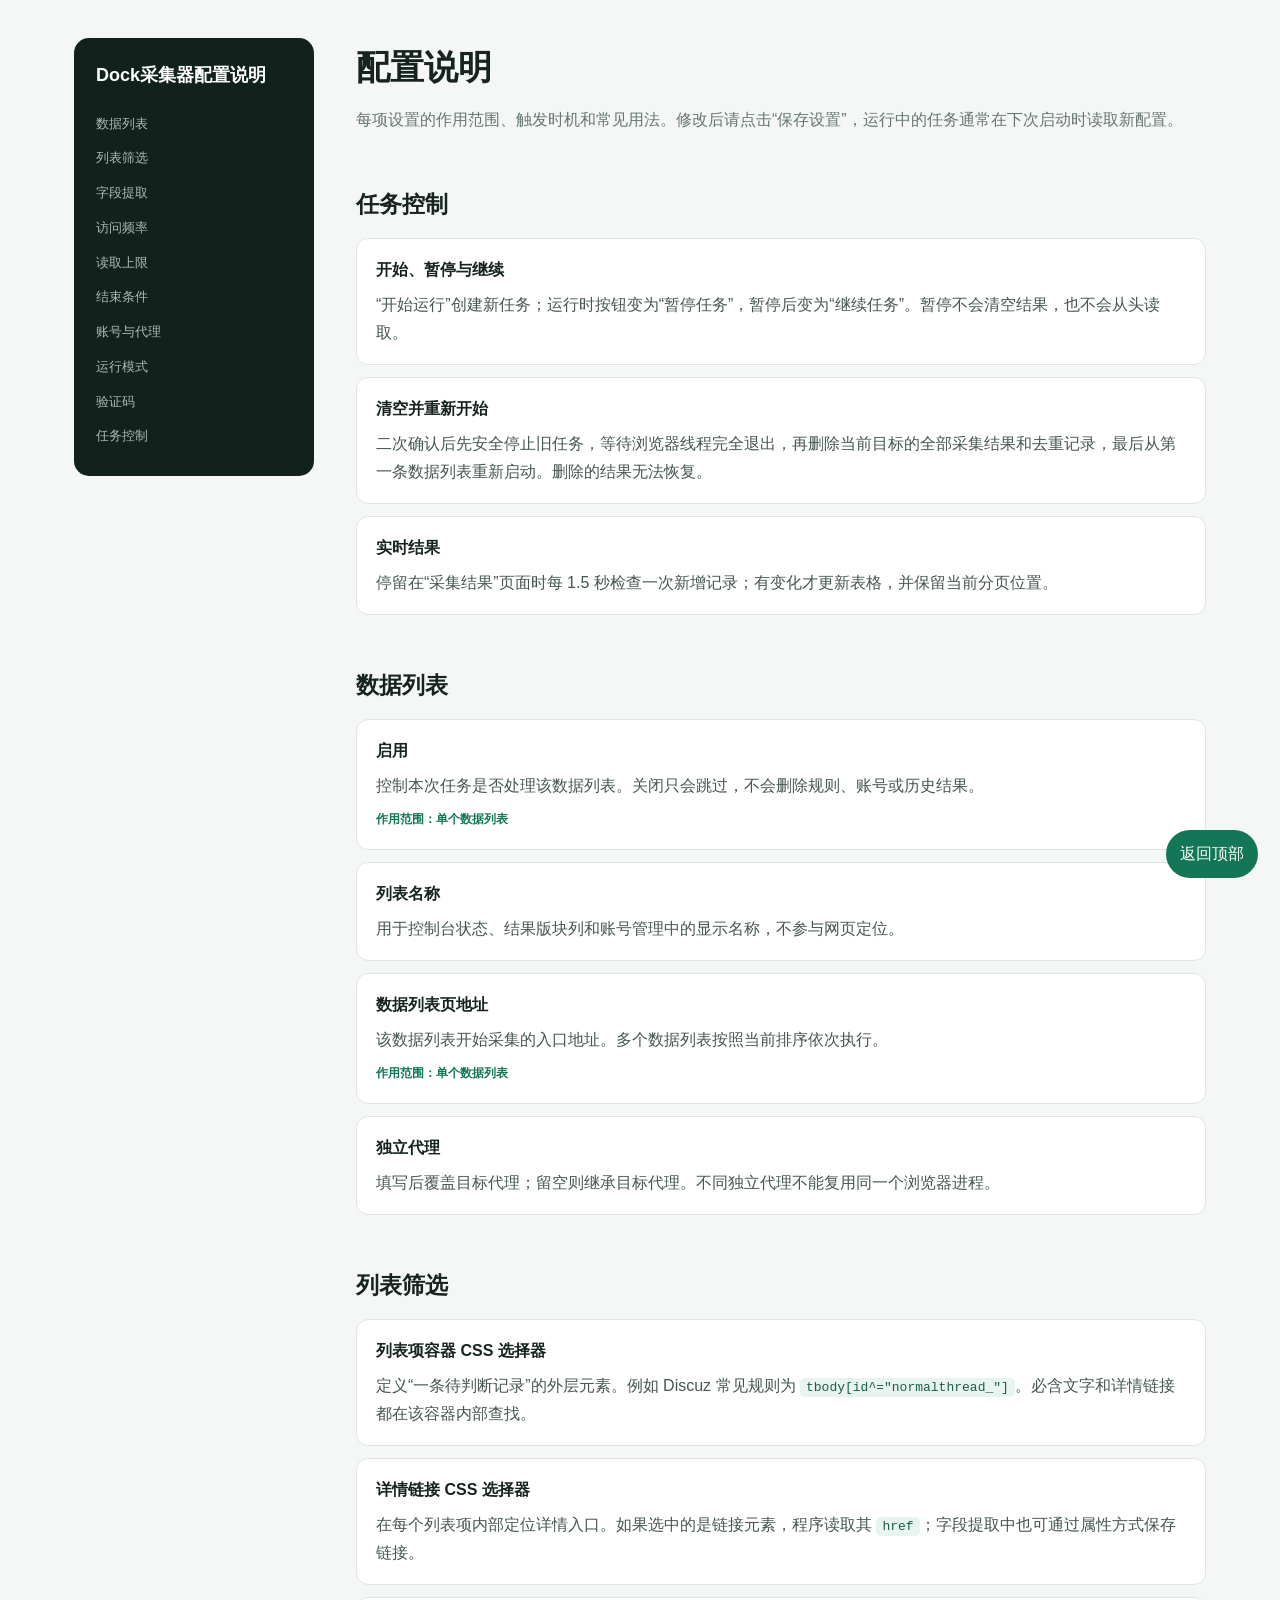
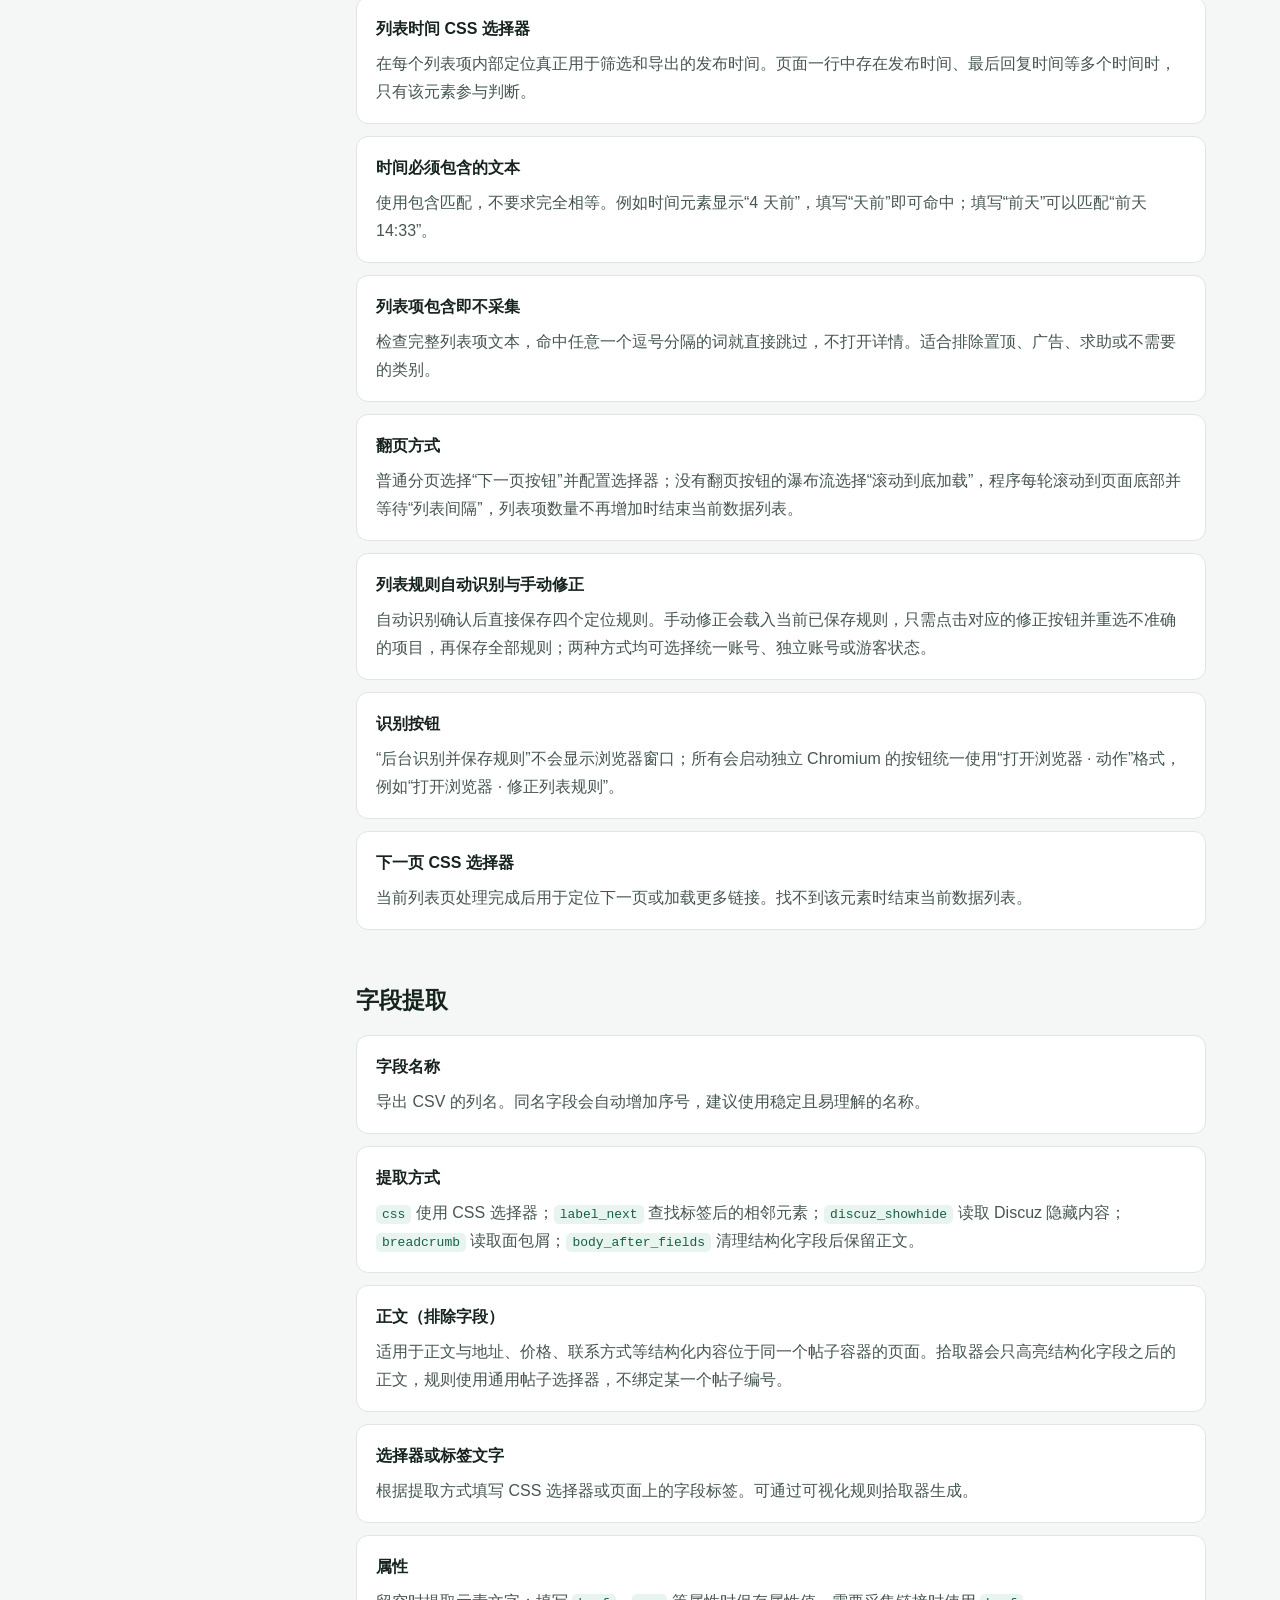
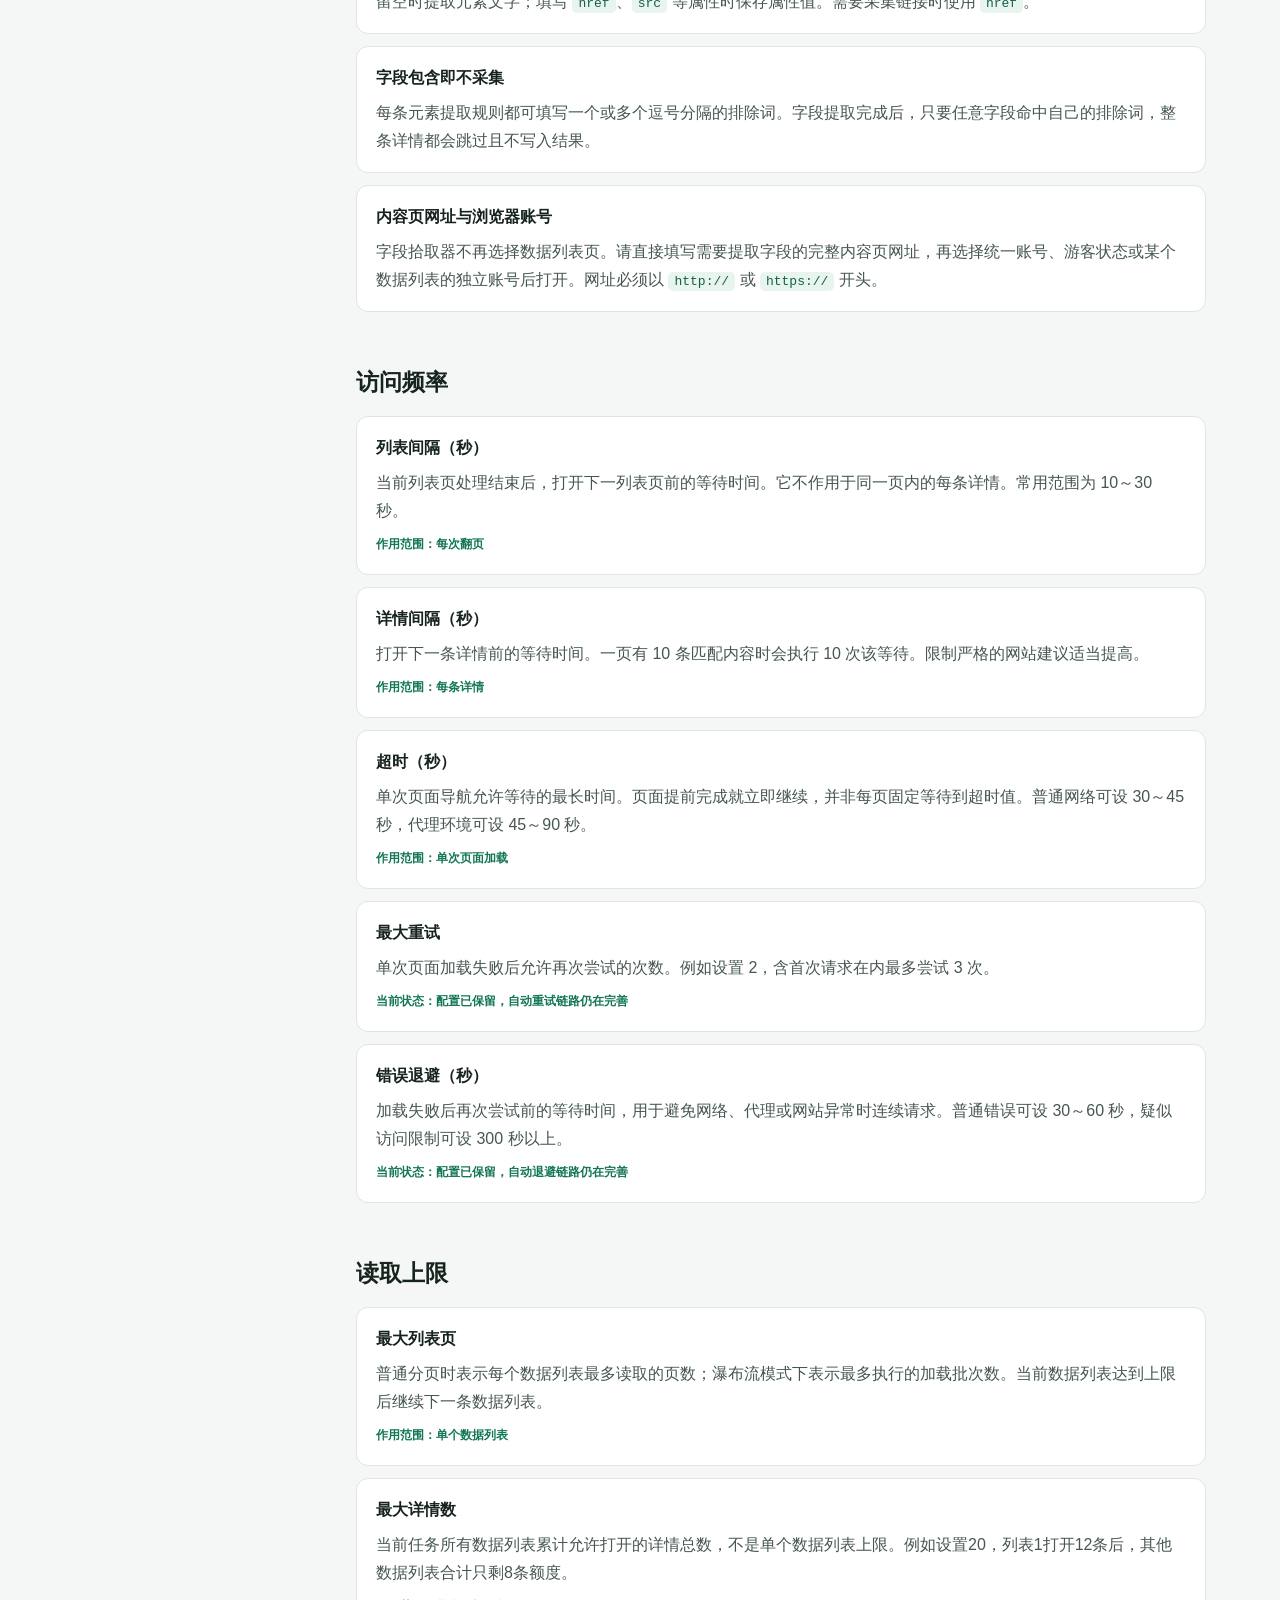
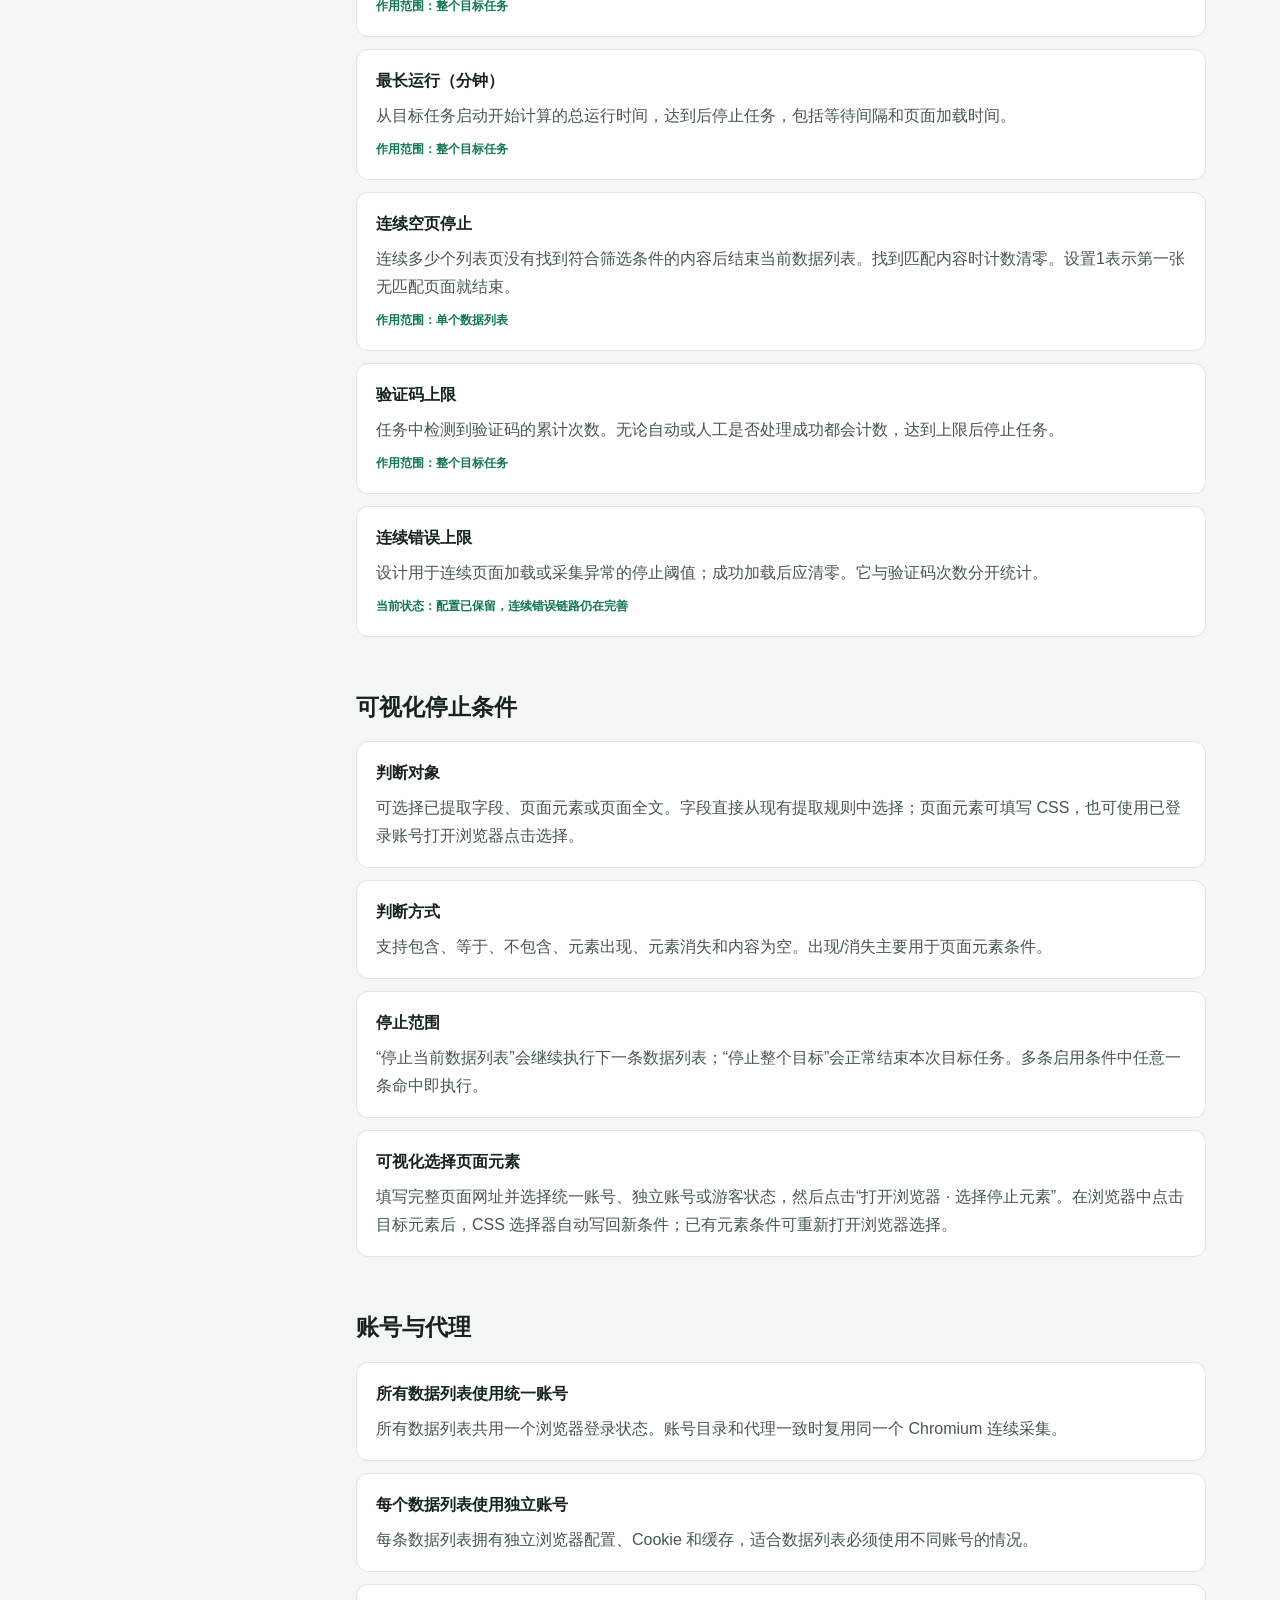
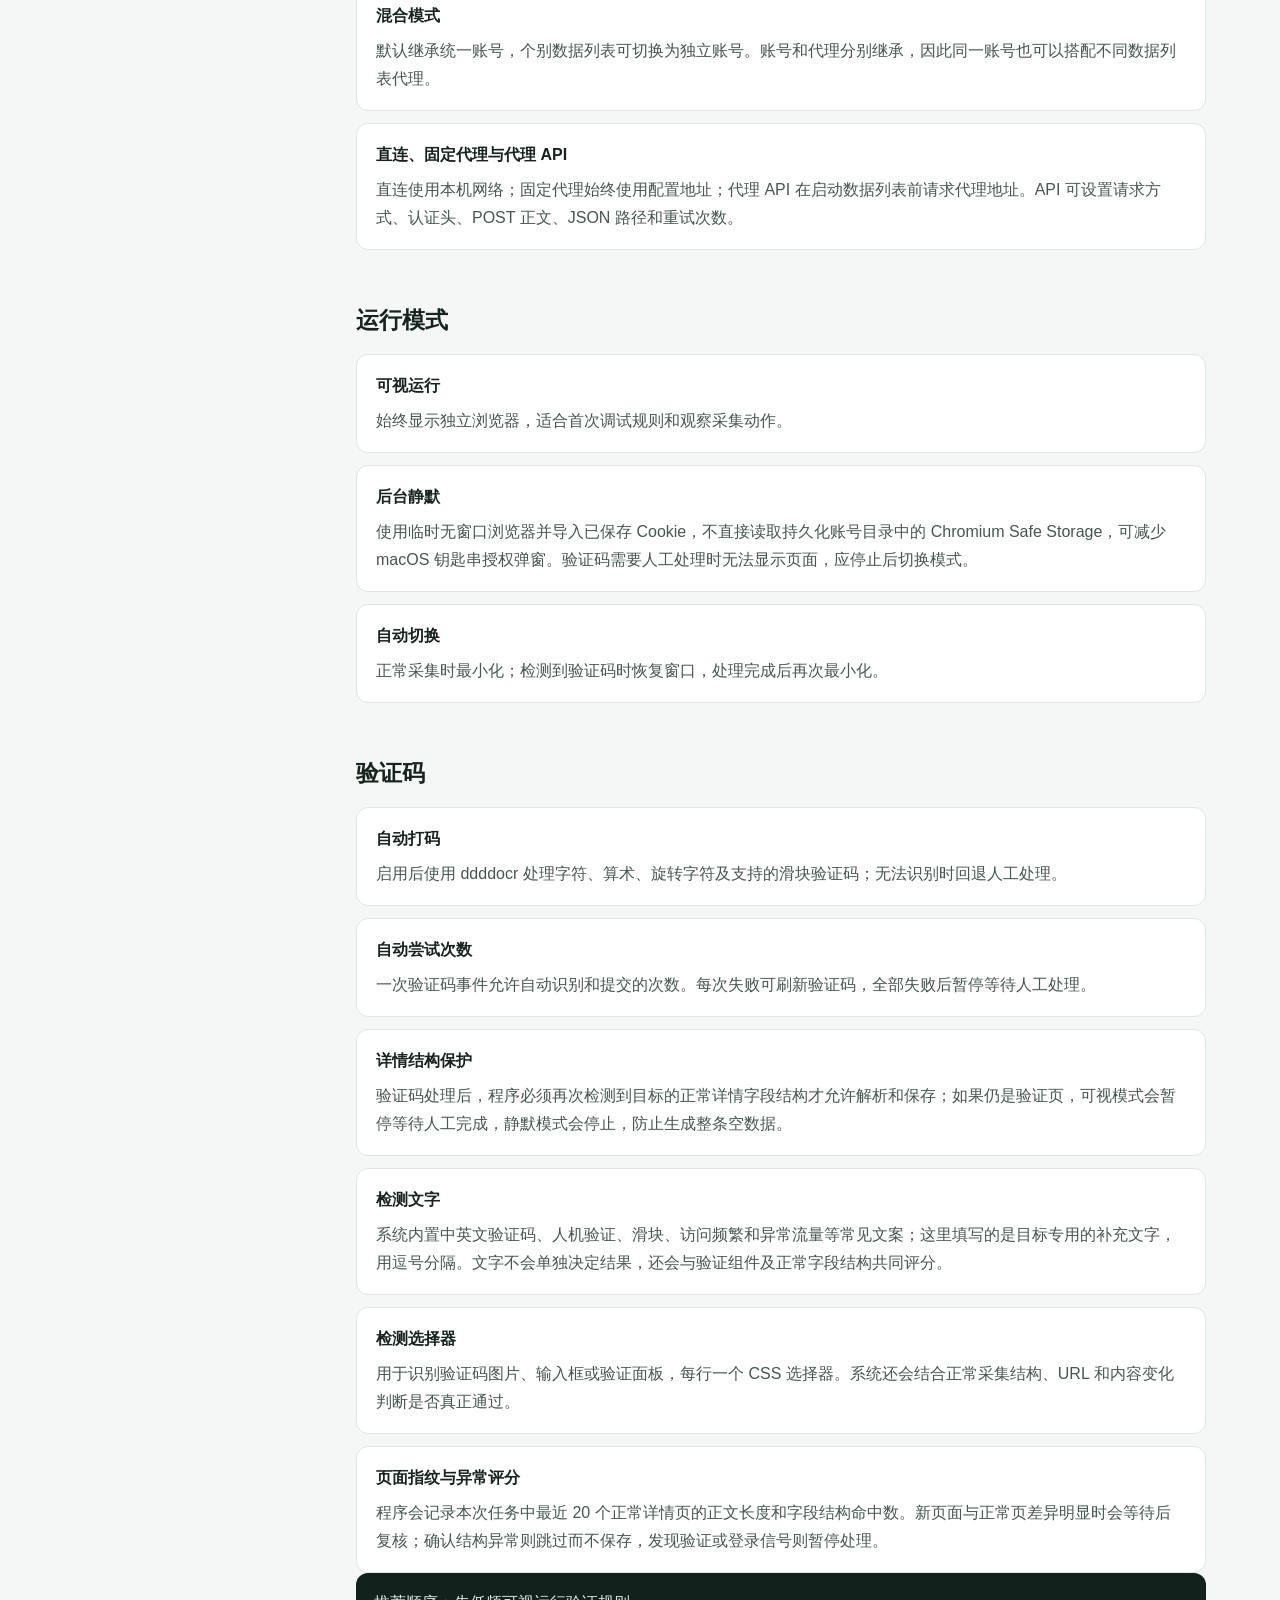
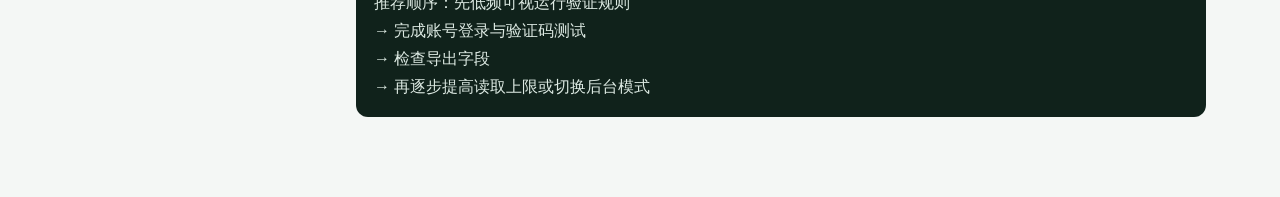
==== commit 9ba832a2: "feat: add live results and clean restart" ====
--- a/web/help.html
+++ b/web/help.html
@@ -16,9 +16,15 @@
   <aside><b>Dock采集器配置说明</b>
     <a href="#source">数据列表</a><a href="#filter">列表筛选</a><a href="#fields">字段提取</a>
     <a href="#frequency">访问频率</a><a href="#limits">读取上限</a><a href="#stop">结束条件</a>
-    <a href="#account">账号与代理</a><a href="#browser">运行模式</a><a href="#captcha">验证码</a>
+    <a href="#account">账号与代理</a><a href="#browser">运行模式</a><a href="#captcha">验证码</a><a href="#task-control">任务控制</a>
   </aside>
   <main><h1>配置说明</h1><p class="lead">每项设置的作用范围、触发时机和常见用法。修改后请点击“保存设置”，运行中的任务通常在下次启动时读取新配置。</p>
+
+  <section id="task-control"><h2>任务控制</h2><div class="group">
+    <article class="item"><h3>开始、暂停与继续</h3><p>“开始运行”创建新任务；运行时按钮变为“暂停任务”，暂停后变为“继续任务”。暂停不会清空结果，也不会从头读取。</p></article>
+    <article class="item"><h3>清空并重新开始</h3><p>二次确认后先安全停止旧任务，等待浏览器线程完全退出，再删除当前目标的全部采集结果和去重记录，最后从第一条数据列表重新启动。删除的结果无法恢复。</p></article>
+    <article class="item"><h3>实时结果</h3><p>停留在“采集结果”页面时每 1.5 秒检查一次新增记录；有变化才更新表格，并保留当前分页位置。</p></article>
+  </div></section>
 
   <section id="source"><h2>数据列表</h2><div class="group">
     <article class="item"><h3>启用</h3><p>控制本次任务是否处理该数据列表。关闭只会跳过，不会删除规则、账号或历史结果。</p><span class="scope">作用范围：单个数据列表</span></article>
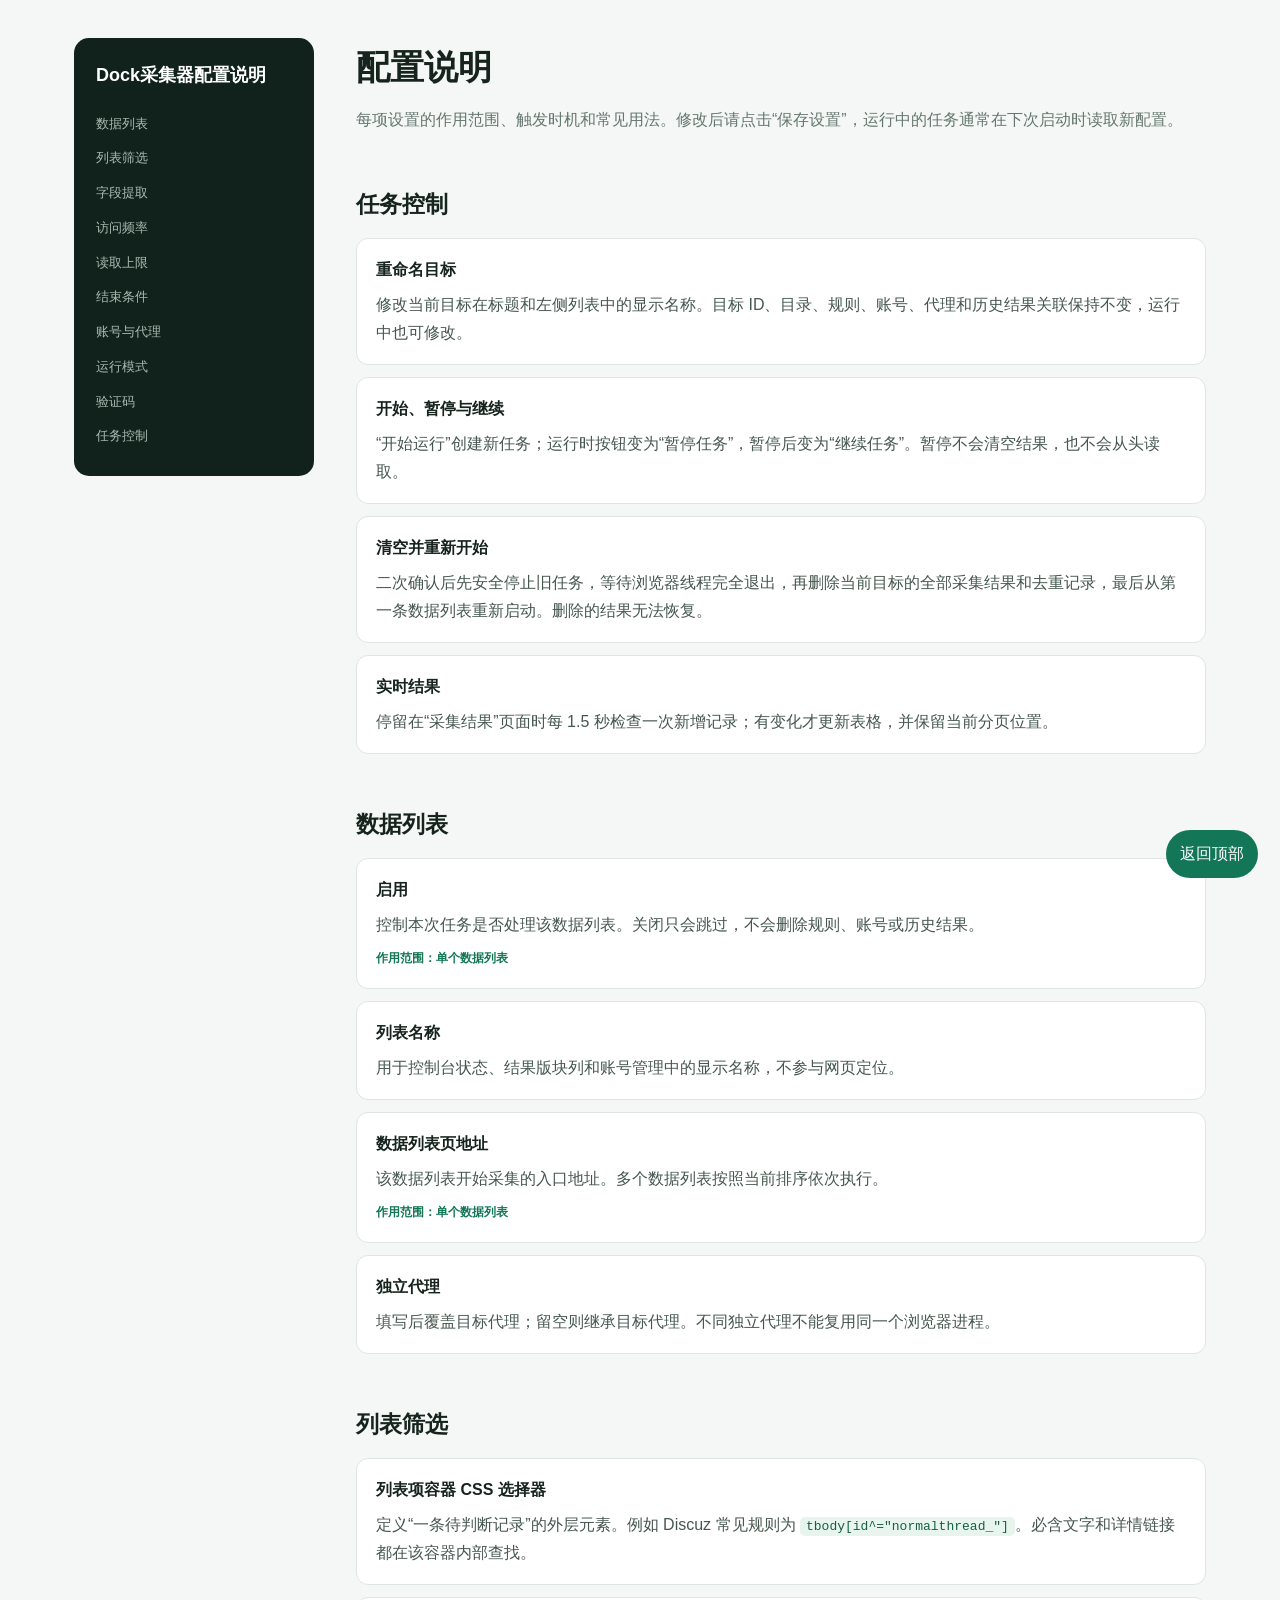
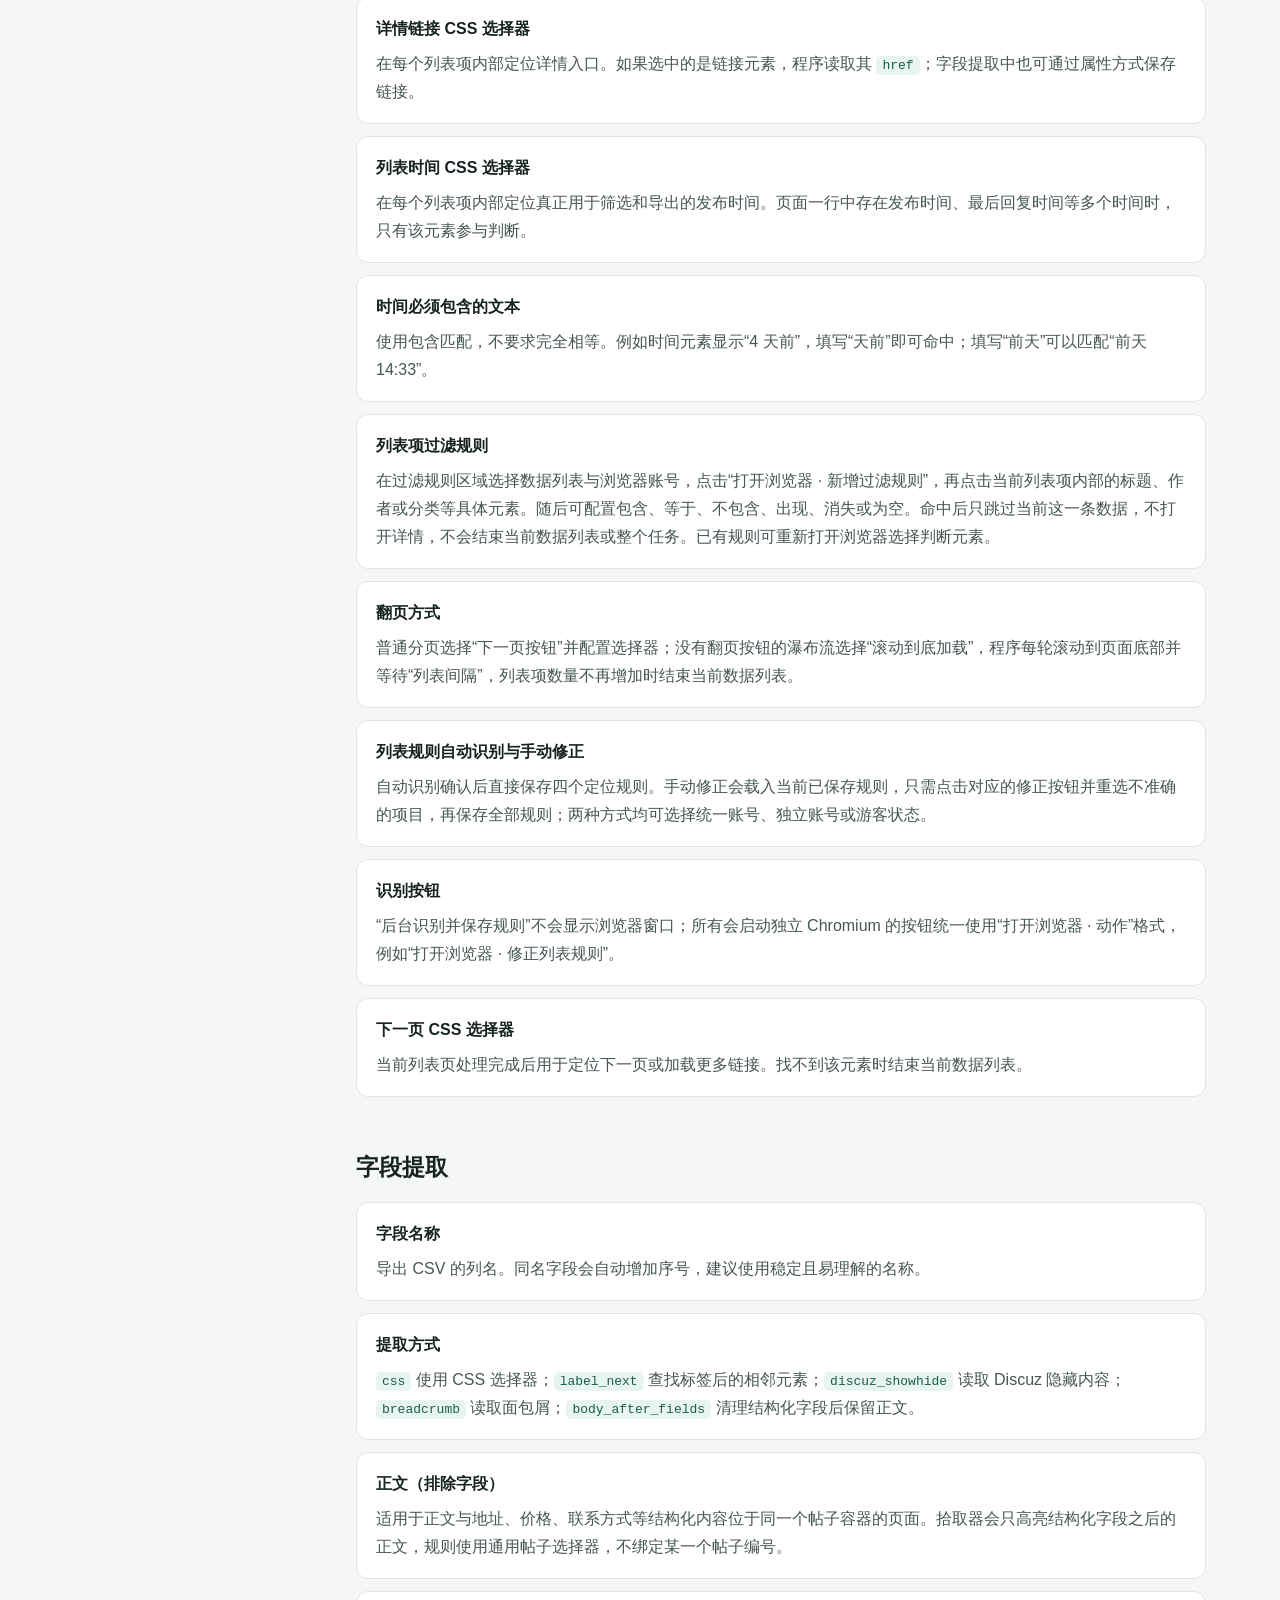
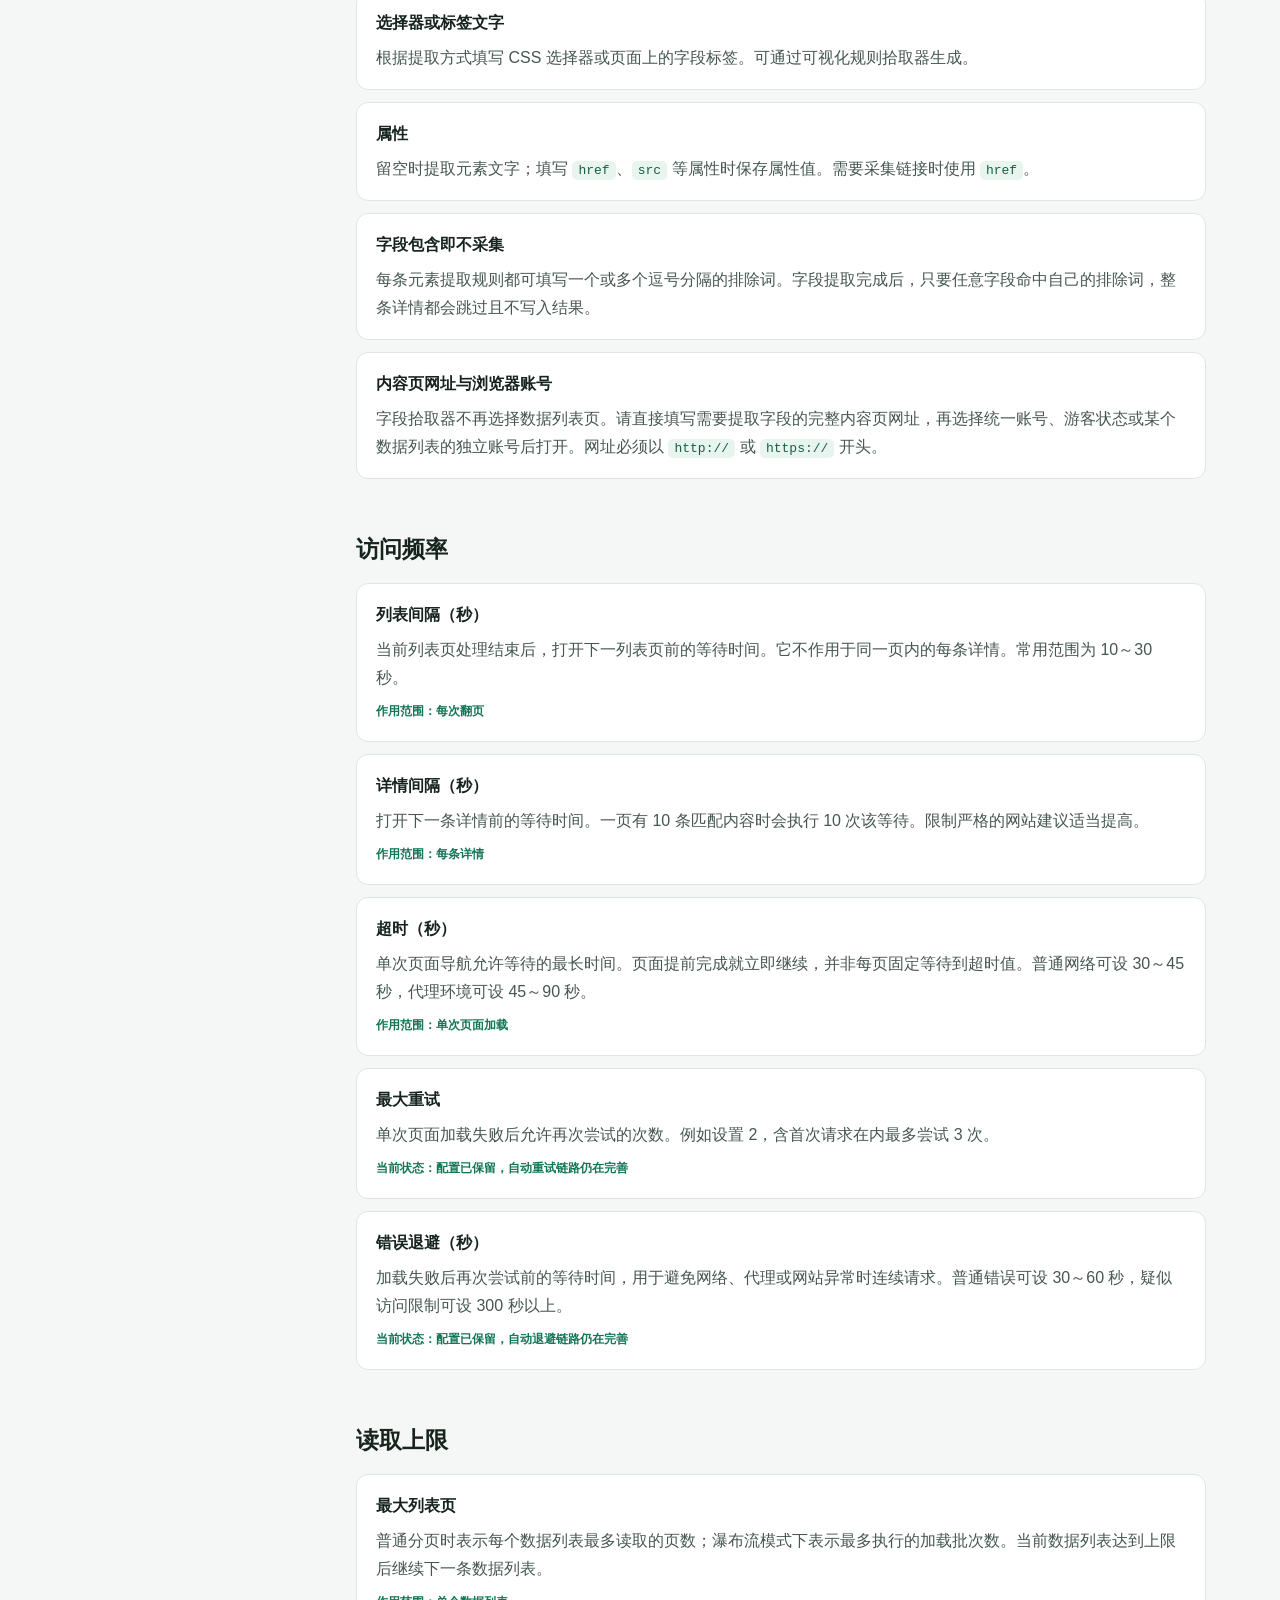
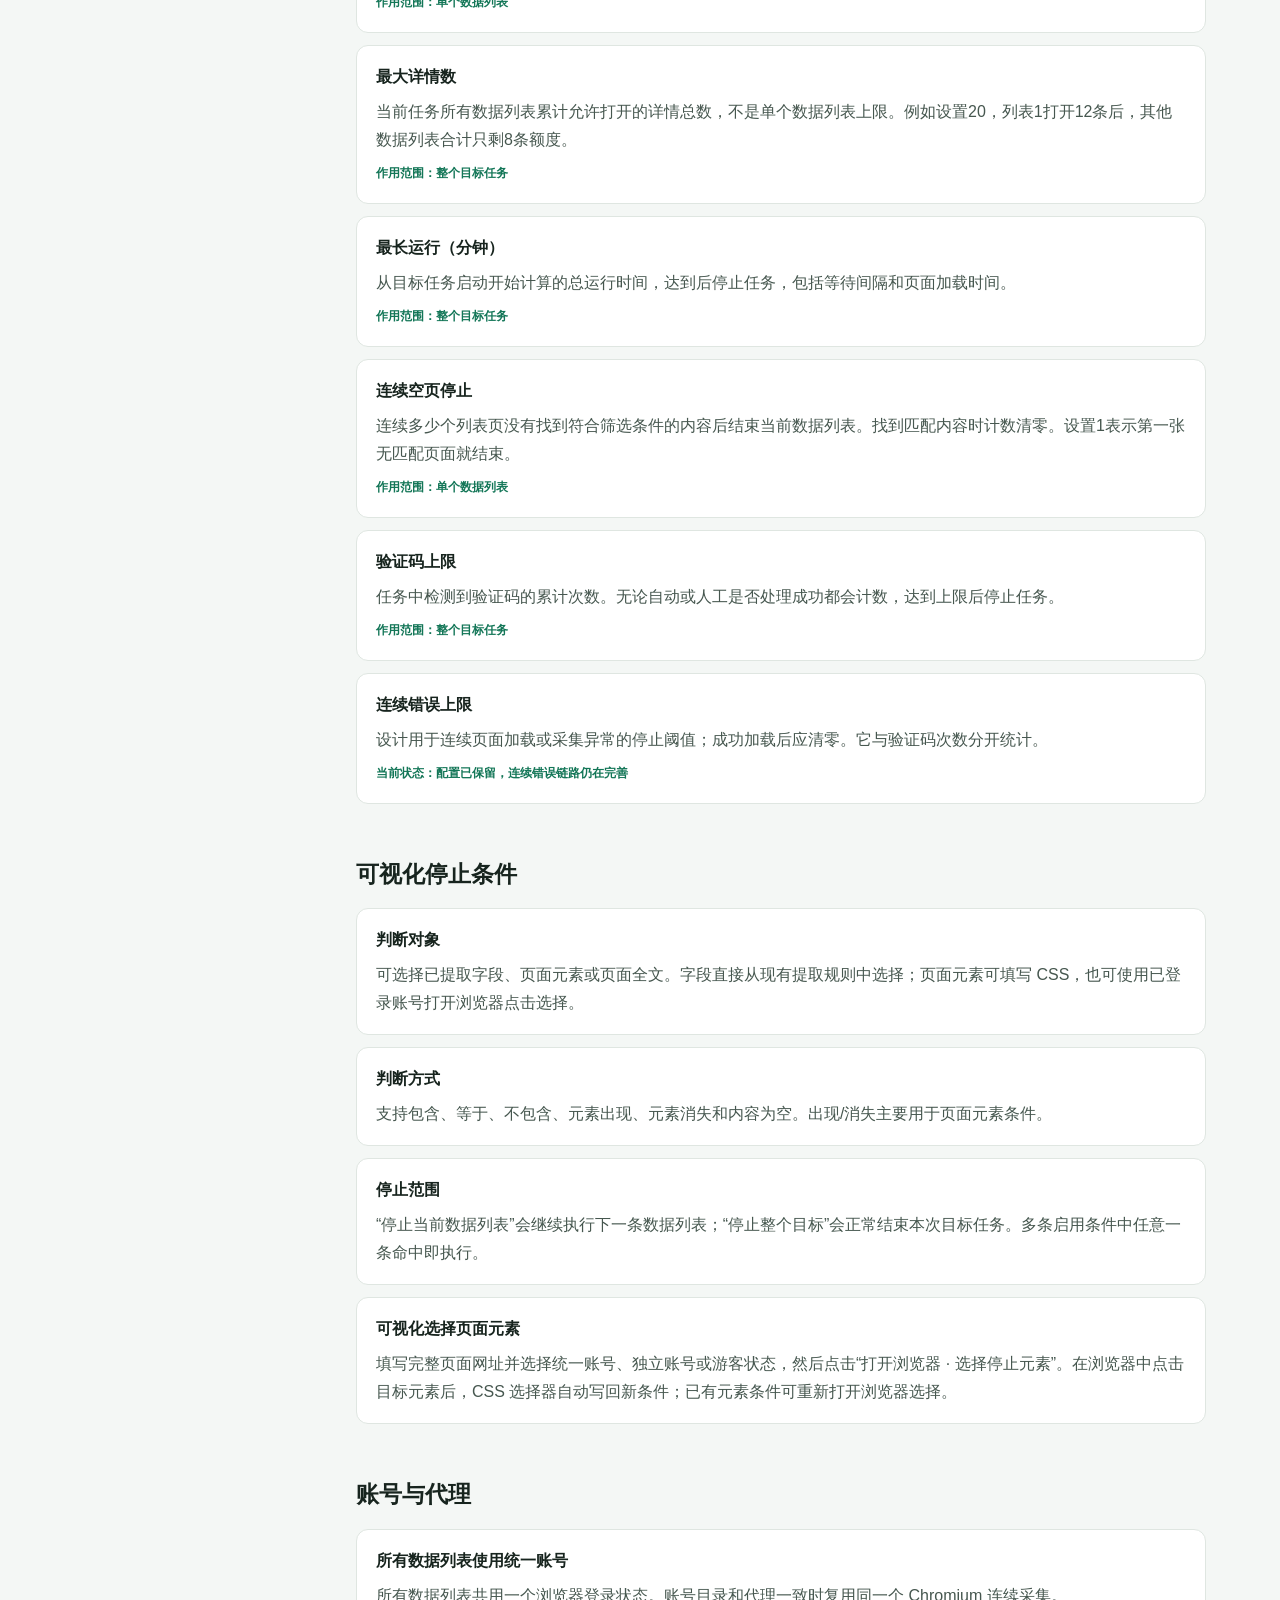
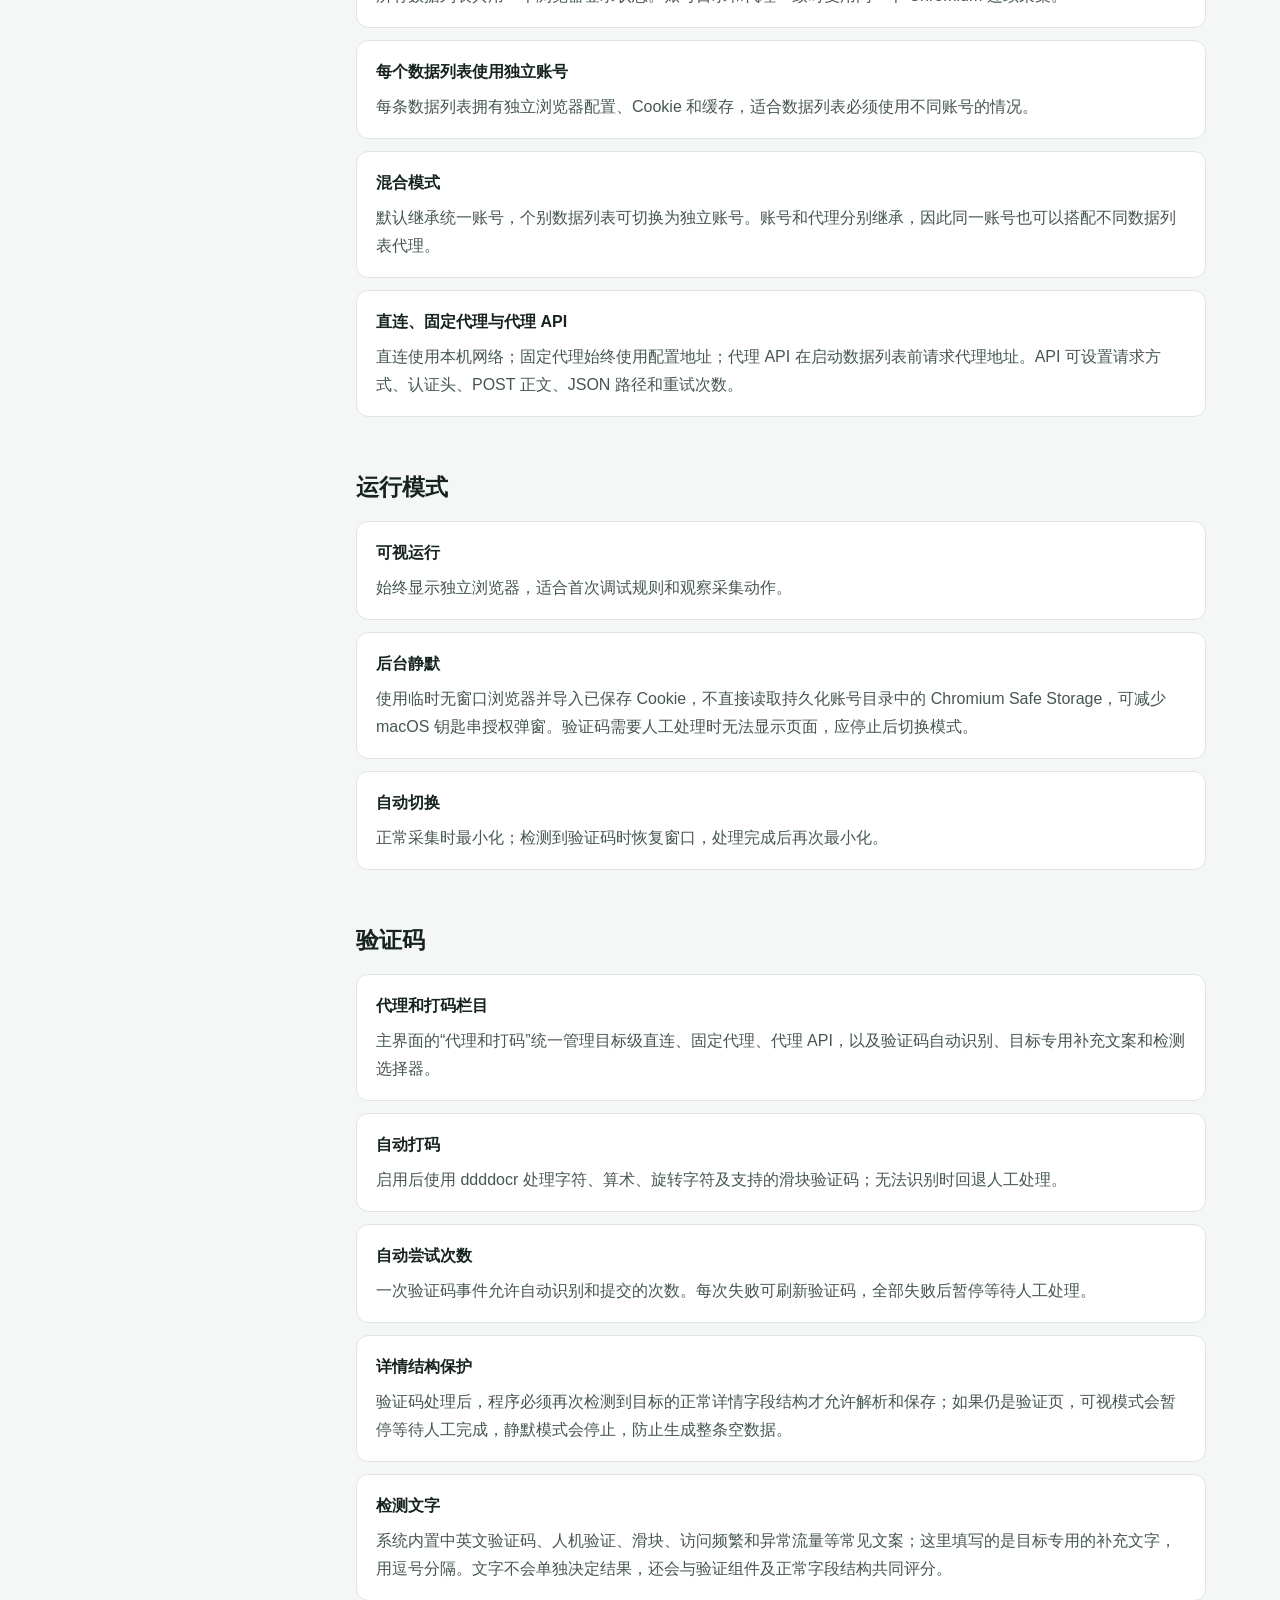
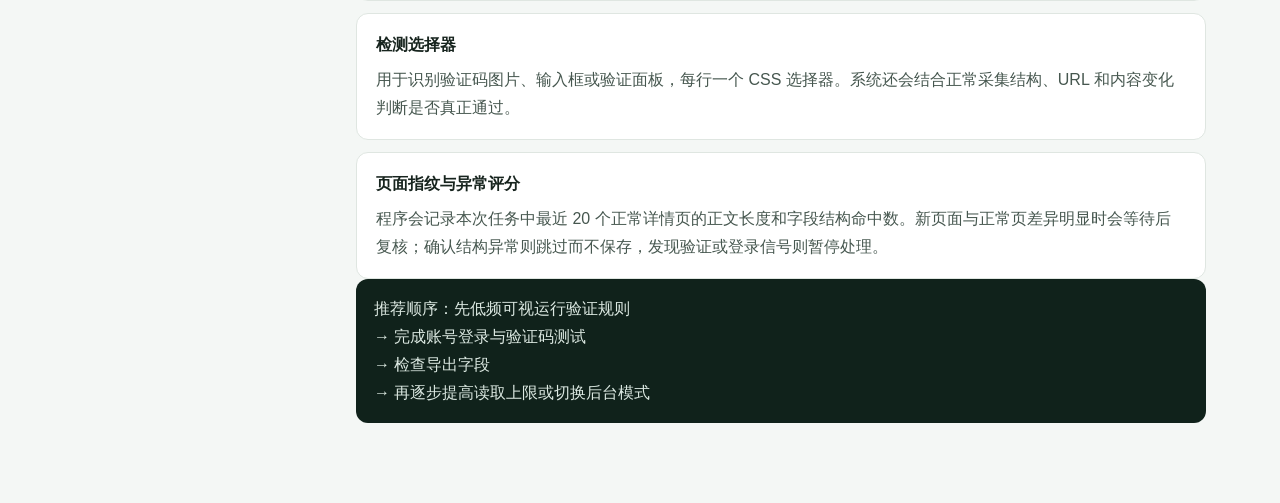
==== commit 065106c7: "feat: add element-scoped list filters" ====
--- a/web/help.html
+++ b/web/help.html
@@ -21,6 +21,7 @@
   <main><h1>配置说明</h1><p class="lead">每项设置的作用范围、触发时机和常见用法。修改后请点击“保存设置”，运行中的任务通常在下次启动时读取新配置。</p>
 
   <section id="task-control"><h2>任务控制</h2><div class="group">
+    <article class="item"><h3>重命名目标</h3><p>修改当前目标在标题和左侧列表中的显示名称。目标 ID、目录、规则、账号、代理和历史结果关联保持不变，运行中也可修改。</p></article>
     <article class="item"><h3>开始、暂停与继续</h3><p>“开始运行”创建新任务；运行时按钮变为“暂停任务”，暂停后变为“继续任务”。暂停不会清空结果，也不会从头读取。</p></article>
     <article class="item"><h3>清空并重新开始</h3><p>二次确认后先安全停止旧任务，等待浏览器线程完全退出，再删除当前目标的全部采集结果和去重记录，最后从第一条数据列表重新启动。删除的结果无法恢复。</p></article>
     <article class="item"><h3>实时结果</h3><p>停留在“采集结果”页面时每 1.5 秒检查一次新增记录；有变化才更新表格，并保留当前分页位置。</p></article>
@@ -38,7 +39,7 @@
     <article class="item"><h3>详情链接 CSS 选择器</h3><p>在每个列表项内部定位详情入口。如果选中的是链接元素，程序读取其 <code>href</code>；字段提取中也可通过属性方式保存链接。</p></article>
     <article class="item"><h3>列表时间 CSS 选择器</h3><p>在每个列表项内部定位真正用于筛选和导出的发布时间。页面一行中存在发布时间、最后回复时间等多个时间时，只有该元素参与判断。</p></article>
     <article class="item"><h3>时间必须包含的文本</h3><p>使用包含匹配，不要求完全相等。例如时间元素显示“4 天前”，填写“天前”即可命中；填写“前天”可以匹配“前天 14:33”。</p></article>
-    <article class="item"><h3>列表项包含即不采集</h3><p>检查完整列表项文本，命中任意一个逗号分隔的词就直接跳过，不打开详情。适合排除置顶、广告、求助或不需要的类别。</p></article>
+    <article class="item"><h3>列表项过滤规则</h3><p>在过滤规则区域选择数据列表与浏览器账号，点击“打开浏览器 · 新增过滤规则”，再点击当前列表项内部的标题、作者或分类等具体元素。随后可配置包含、等于、不包含、出现、消失或为空。命中后只跳过当前这一条数据，不打开详情，不会结束当前数据列表或整个任务。已有规则可重新打开浏览器选择判断元素。</p></article>
     <article class="item"><h3>翻页方式</h3><p>普通分页选择“下一页按钮”并配置选择器；没有翻页按钮的瀑布流选择“滚动到底加载”，程序每轮滚动到页面底部并等待“列表间隔”，列表项数量不再增加时结束当前数据列表。</p></article>
     <article class="item"><h3>列表规则自动识别与手动修正</h3><p>自动识别确认后直接保存四个定位规则。手动修正会载入当前已保存规则，只需点击对应的修正按钮并重选不准确的项目，再保存全部规则；两种方式均可选择统一账号、独立账号或游客状态。</p></article>
     <article class="item"><h3>识别按钮</h3><p>“后台识别并保存规则”不会显示浏览器窗口；所有会启动独立 Chromium 的按钮统一使用“打开浏览器 · 动作”格式，例如“打开浏览器 · 修正列表规则”。</p></article>
@@ -93,6 +94,7 @@
   </div></section>
 
   <section id="captcha"><h2>验证码</h2><div class="group">
+    <article class="item"><h3>代理和打码栏目</h3><p>主界面的“代理和打码”统一管理目标级直连、固定代理、代理 API，以及验证码自动识别、目标专用补充文案和检测选择器。</p></article>
     <article class="item"><h3>自动打码</h3><p>启用后使用 ddddocr 处理字符、算术、旋转字符及支持的滑块验证码；无法识别时回退人工处理。</p></article>
     <article class="item"><h3>自动尝试次数</h3><p>一次验证码事件允许自动识别和提交的次数。每次失败可刷新验证码，全部失败后暂停等待人工处理。</p></article>
     <article class="item"><h3>详情结构保护</h3><p>验证码处理后，程序必须再次检测到目标的正常详情字段结构才允许解析和保存；如果仍是验证页，可视模式会暂停等待人工完成，静默模式会停止，防止生成整条空数据。</p></article>
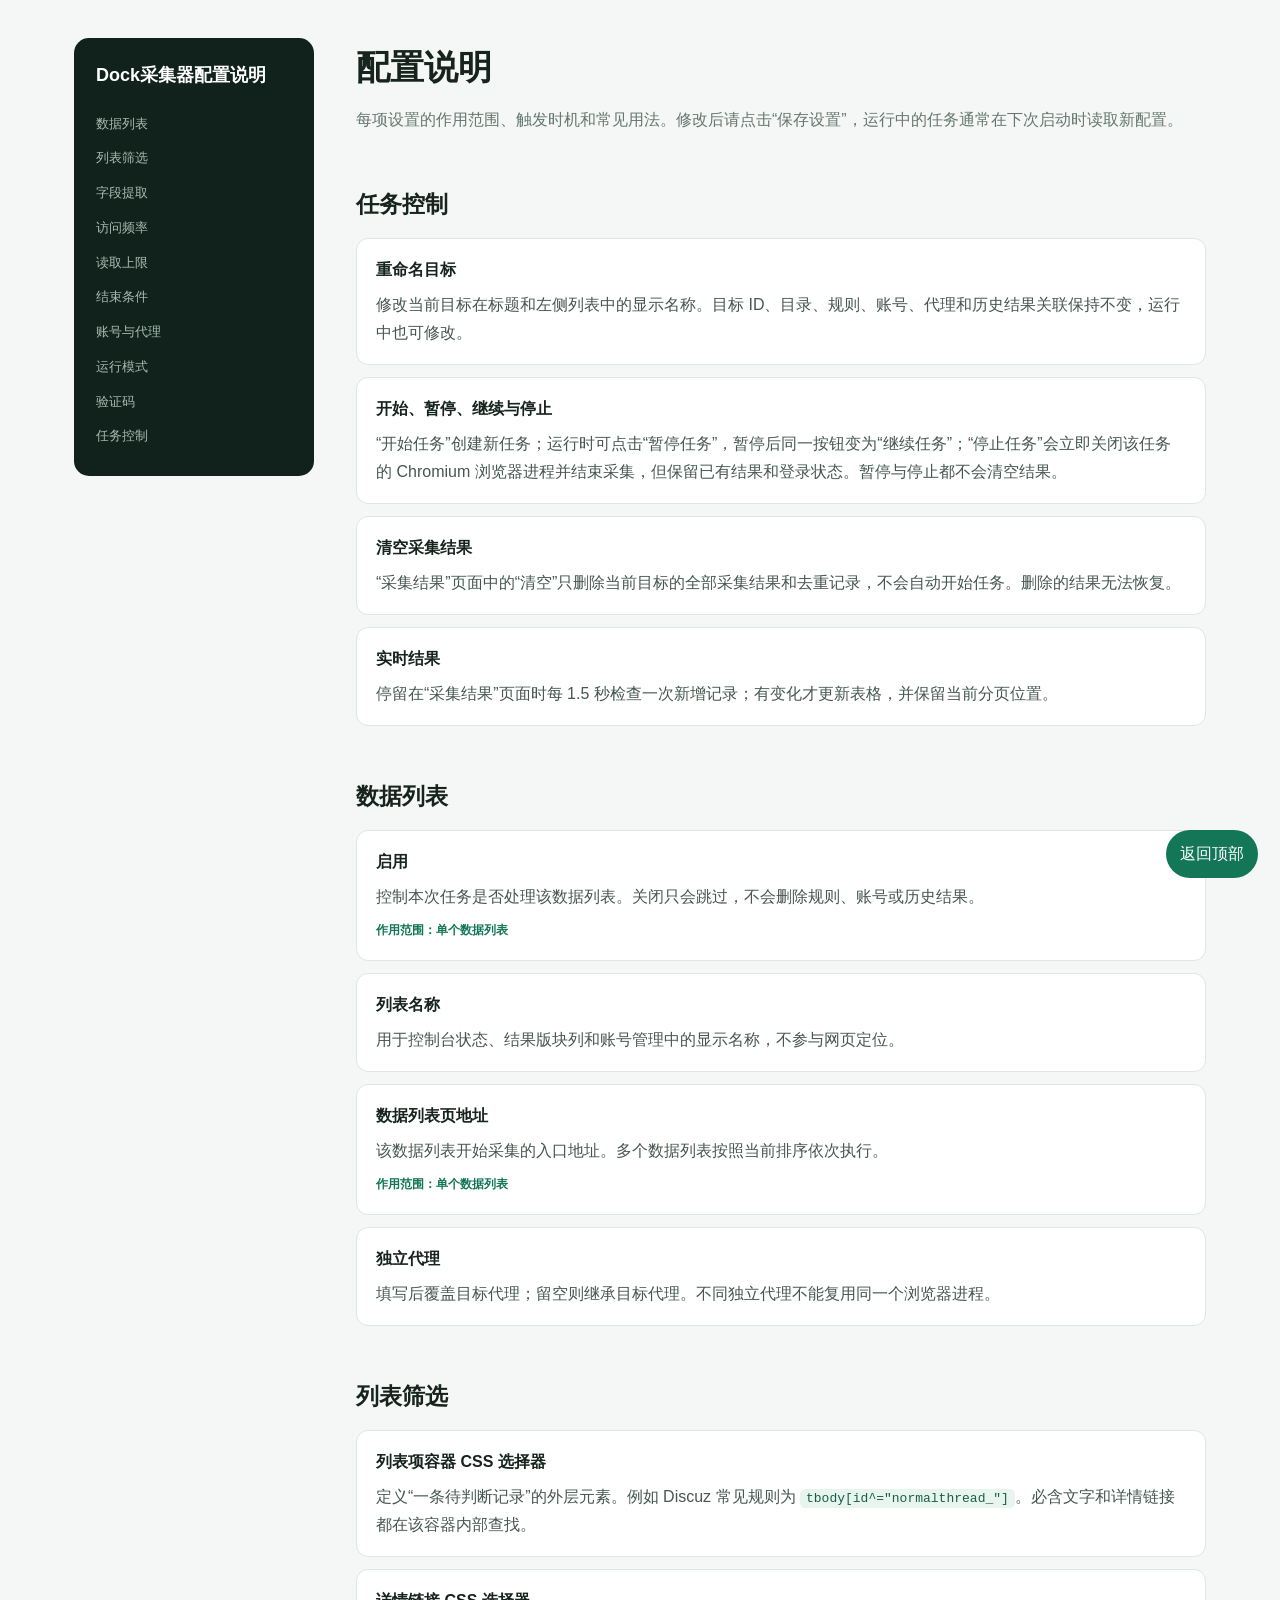
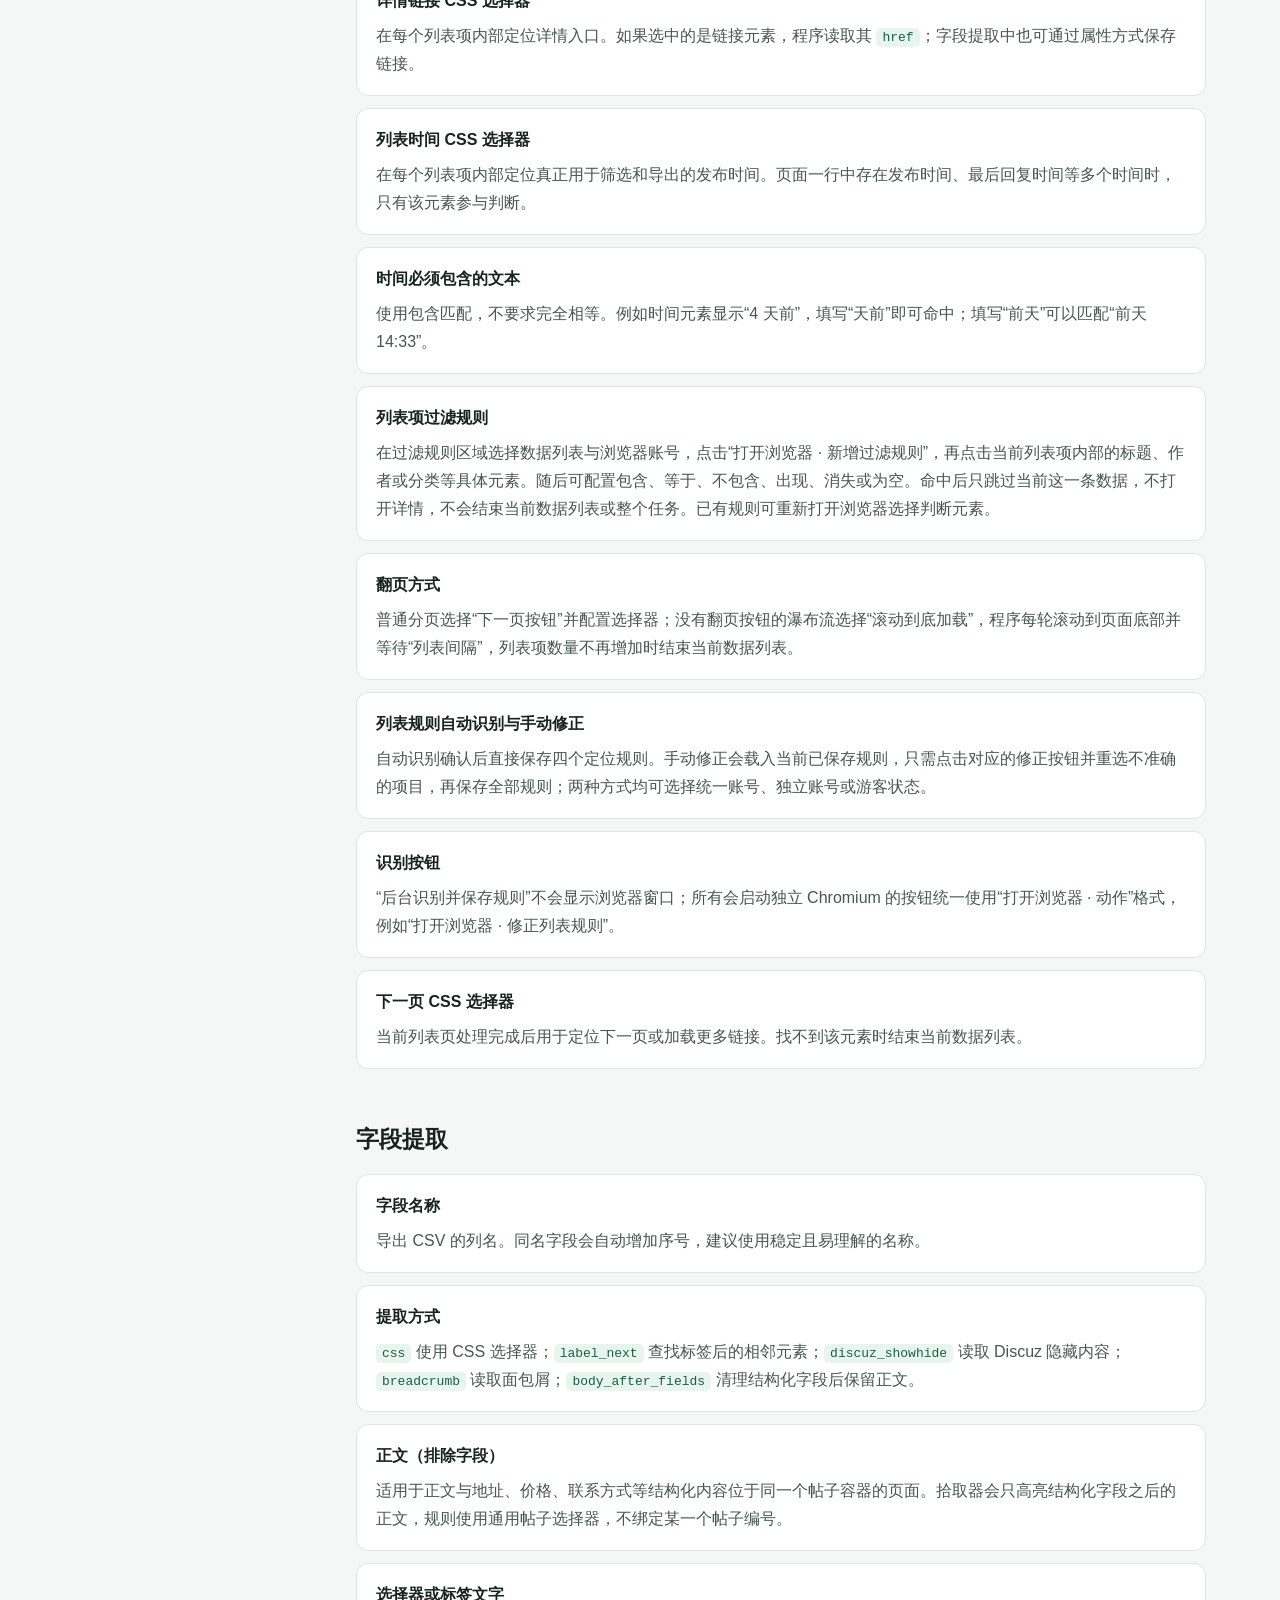
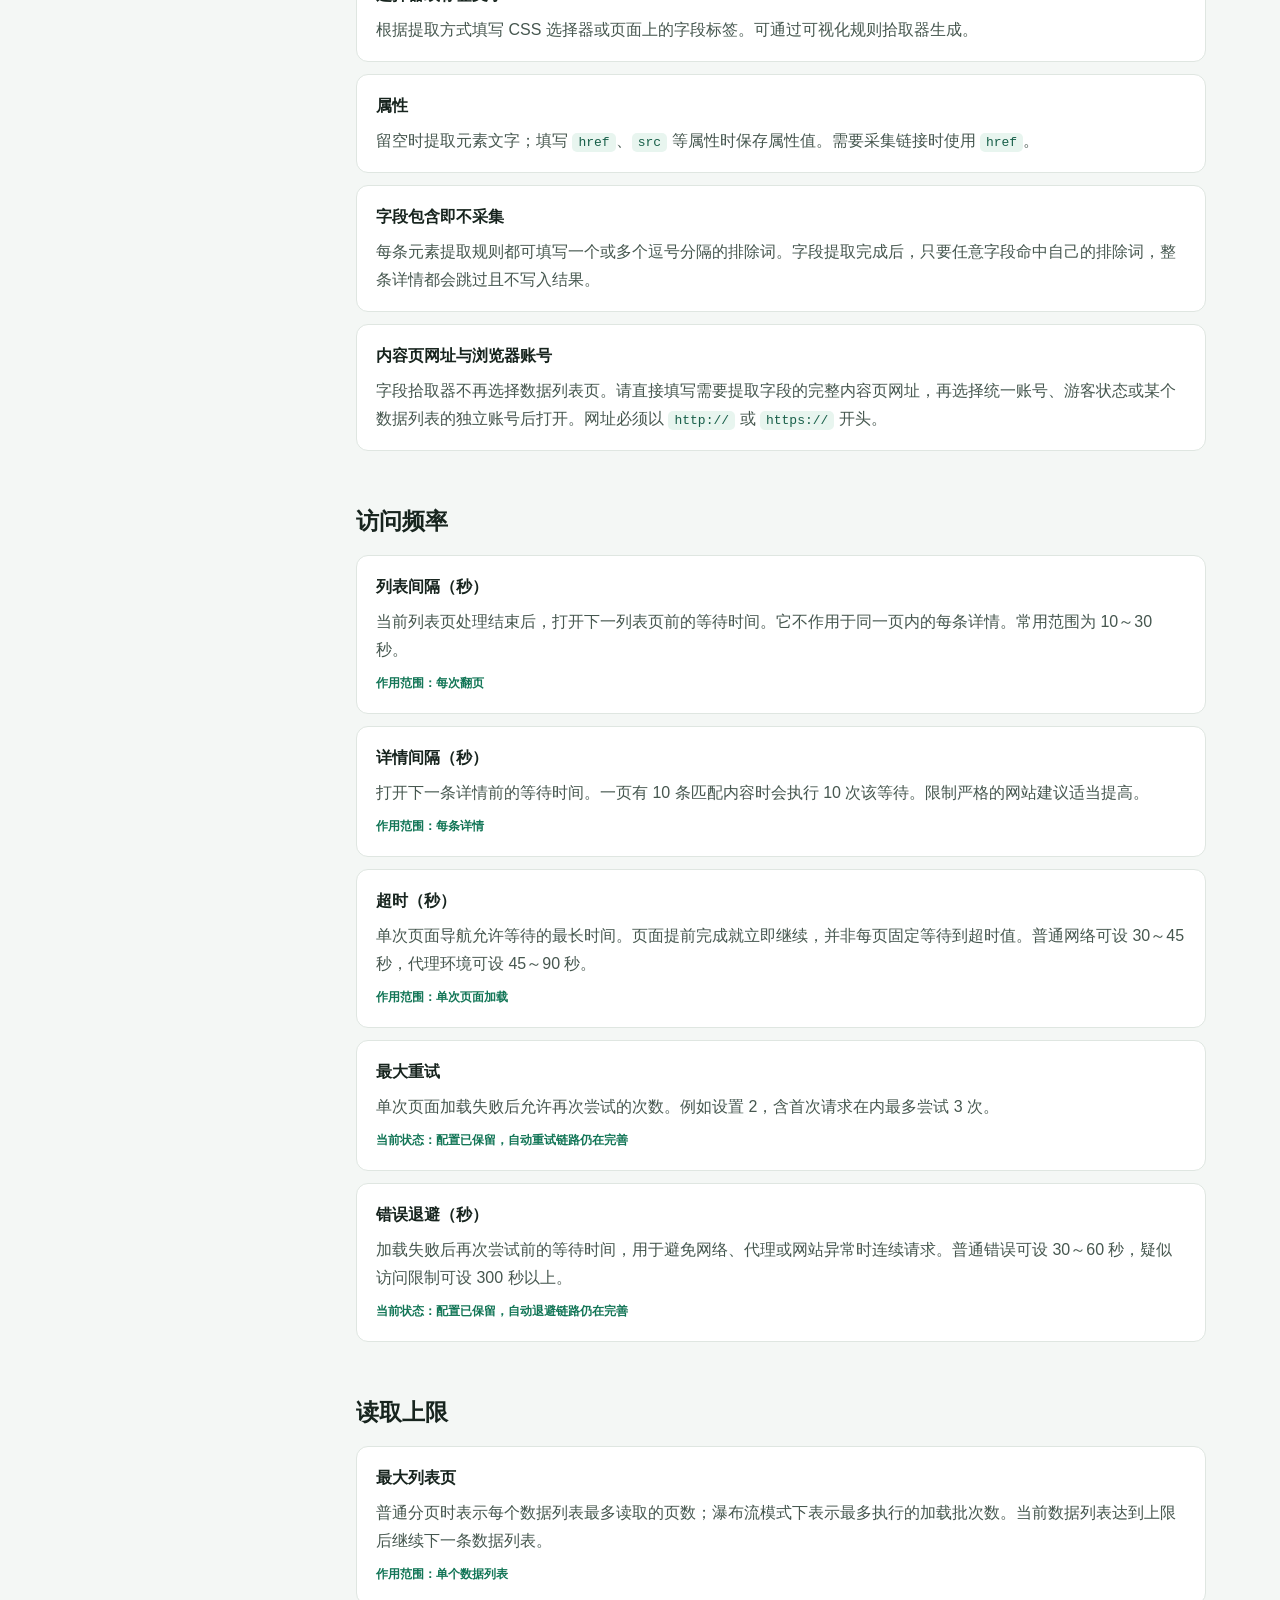
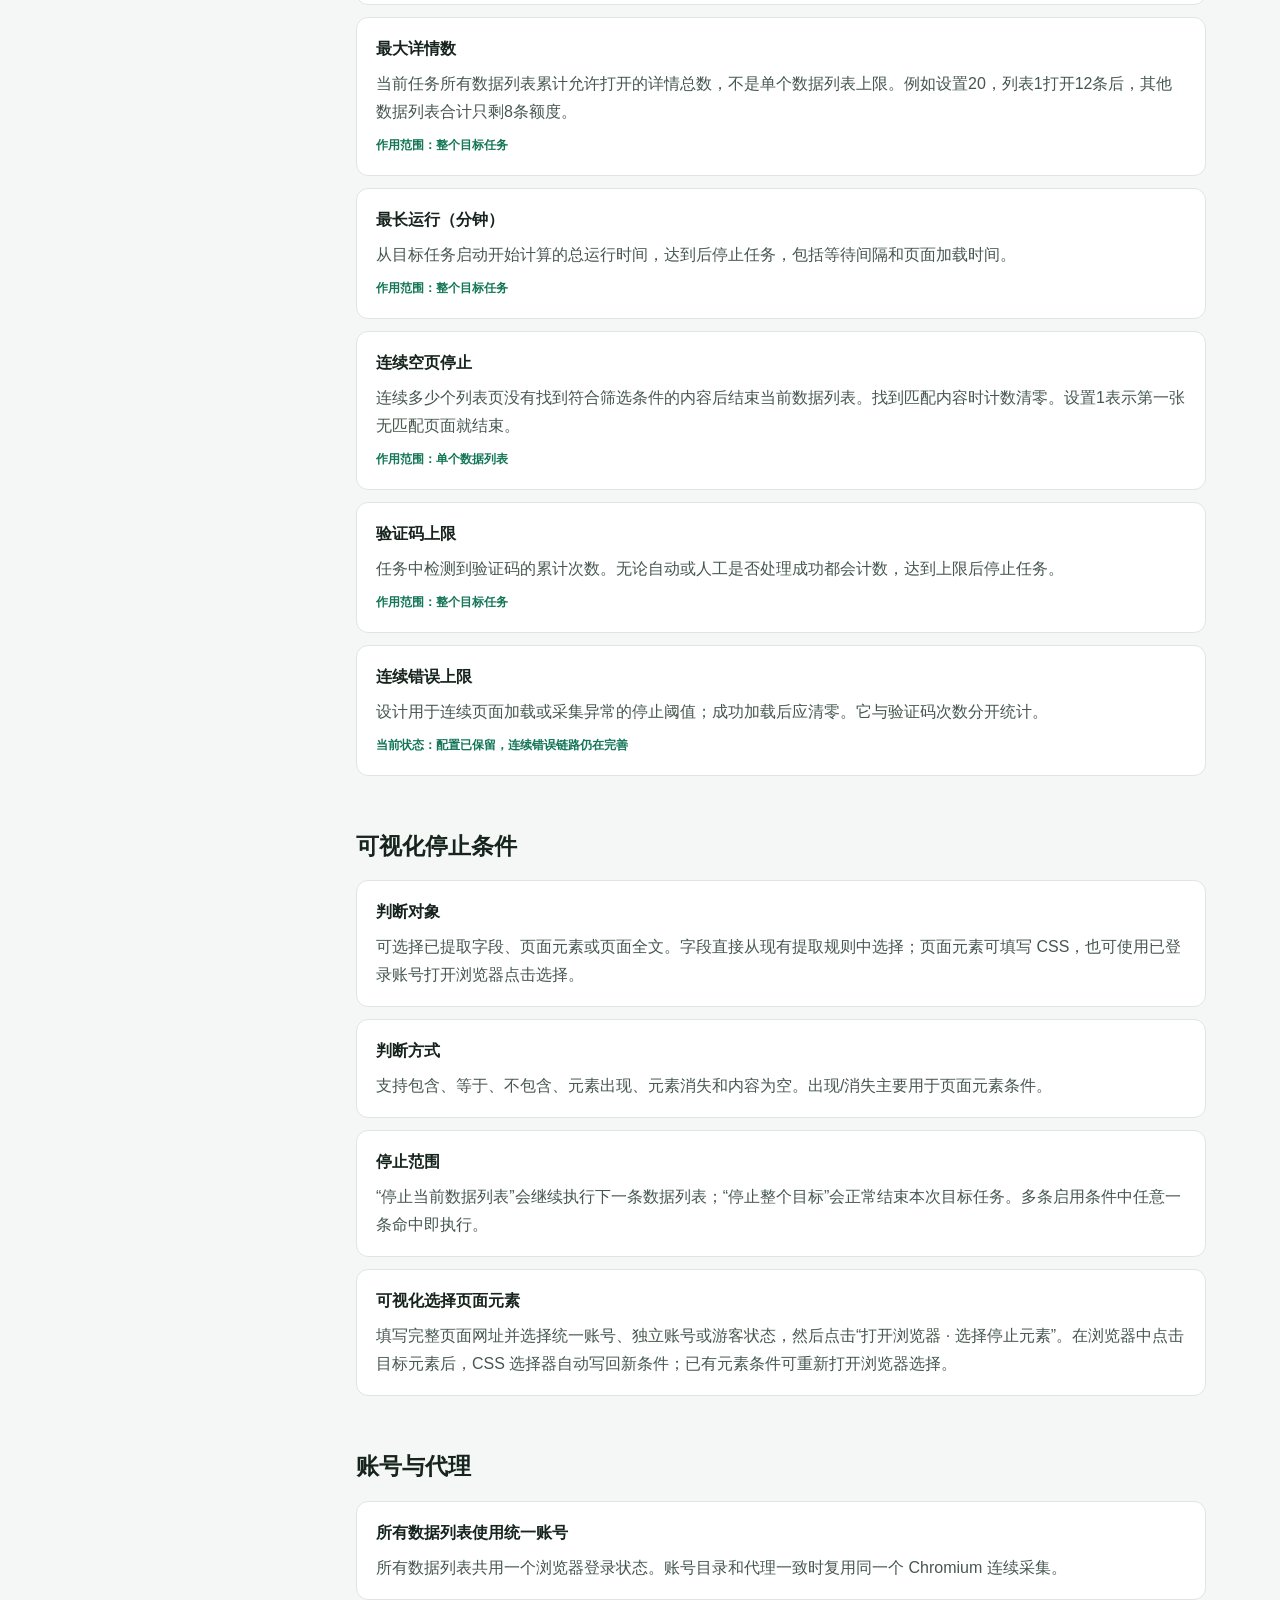
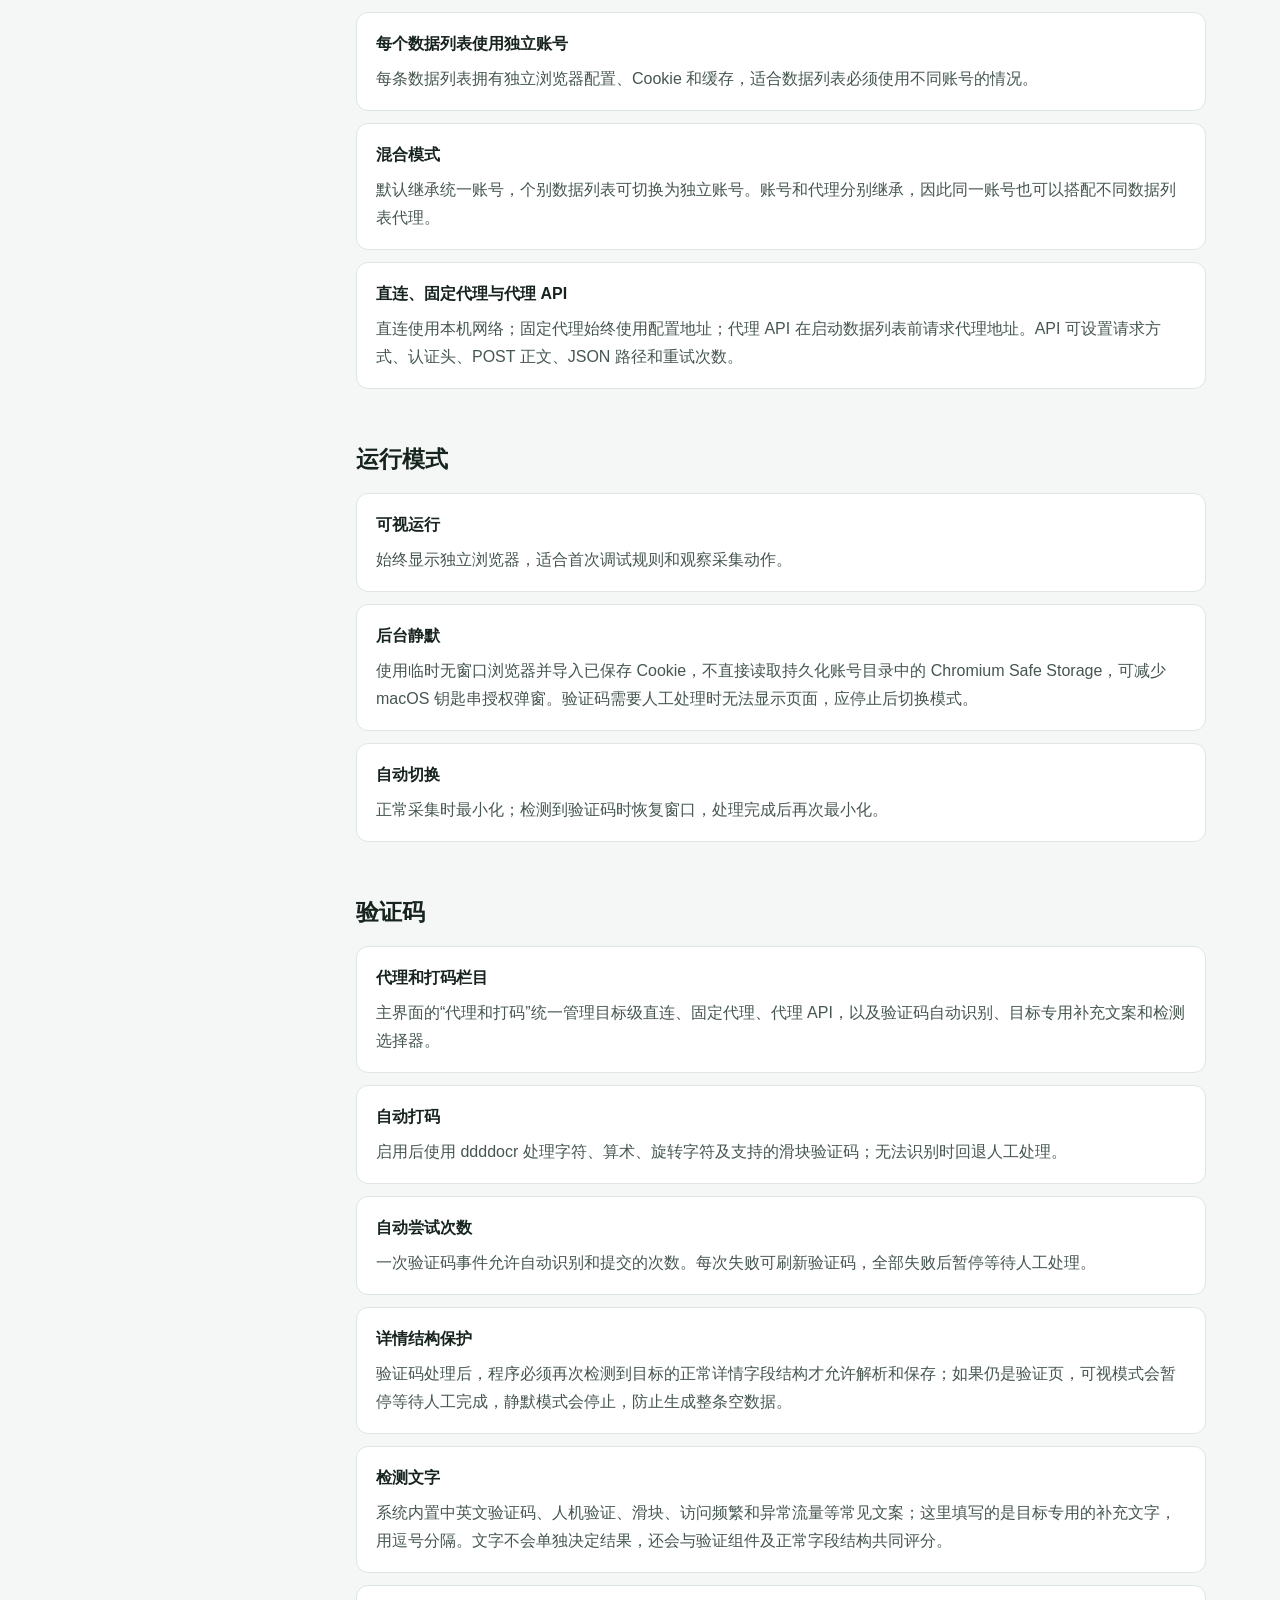
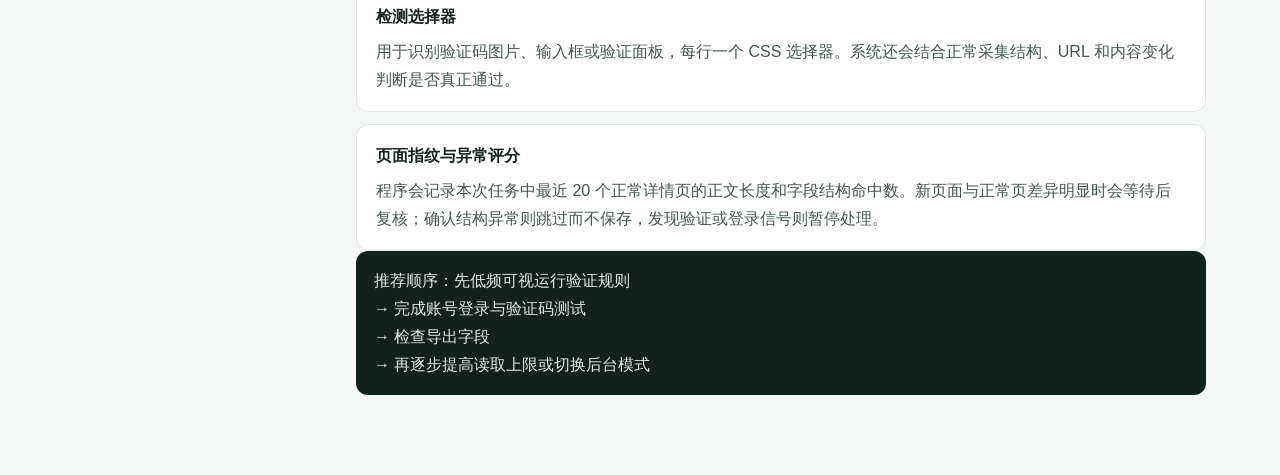
==== commit 1d59935e: "Improve task controls and target management" ====
--- a/web/help.html
+++ b/web/help.html
@@ -22,8 +22,8 @@
 
   <section id="task-control"><h2>任务控制</h2><div class="group">
     <article class="item"><h3>重命名目标</h3><p>修改当前目标在标题和左侧列表中的显示名称。目标 ID、目录、规则、账号、代理和历史结果关联保持不变，运行中也可修改。</p></article>
-    <article class="item"><h3>开始、暂停与继续</h3><p>“开始运行”创建新任务；运行时按钮变为“暂停任务”，暂停后变为“继续任务”。暂停不会清空结果，也不会从头读取。</p></article>
-    <article class="item"><h3>清空并重新开始</h3><p>二次确认后先安全停止旧任务，等待浏览器线程完全退出，再删除当前目标的全部采集结果和去重记录，最后从第一条数据列表重新启动。删除的结果无法恢复。</p></article>
+    <article class="item"><h3>开始、暂停、继续与停止</h3><p>“开始任务”创建新任务；运行时可点击“暂停任务”，暂停后同一按钮变为“继续任务”；“停止任务”会立即关闭该任务的 Chromium 浏览器进程并结束采集，但保留已有结果和登录状态。暂停与停止都不会清空结果。</p></article>
+    <article class="item"><h3>清空采集结果</h3><p>“采集结果”页面中的“清空”只删除当前目标的全部采集结果和去重记录，不会自动开始任务。删除的结果无法恢复。</p></article>
     <article class="item"><h3>实时结果</h3><p>停留在“采集结果”页面时每 1.5 秒检查一次新增记录；有变化才更新表格，并保留当前分页位置。</p></article>
   </div></section>
 
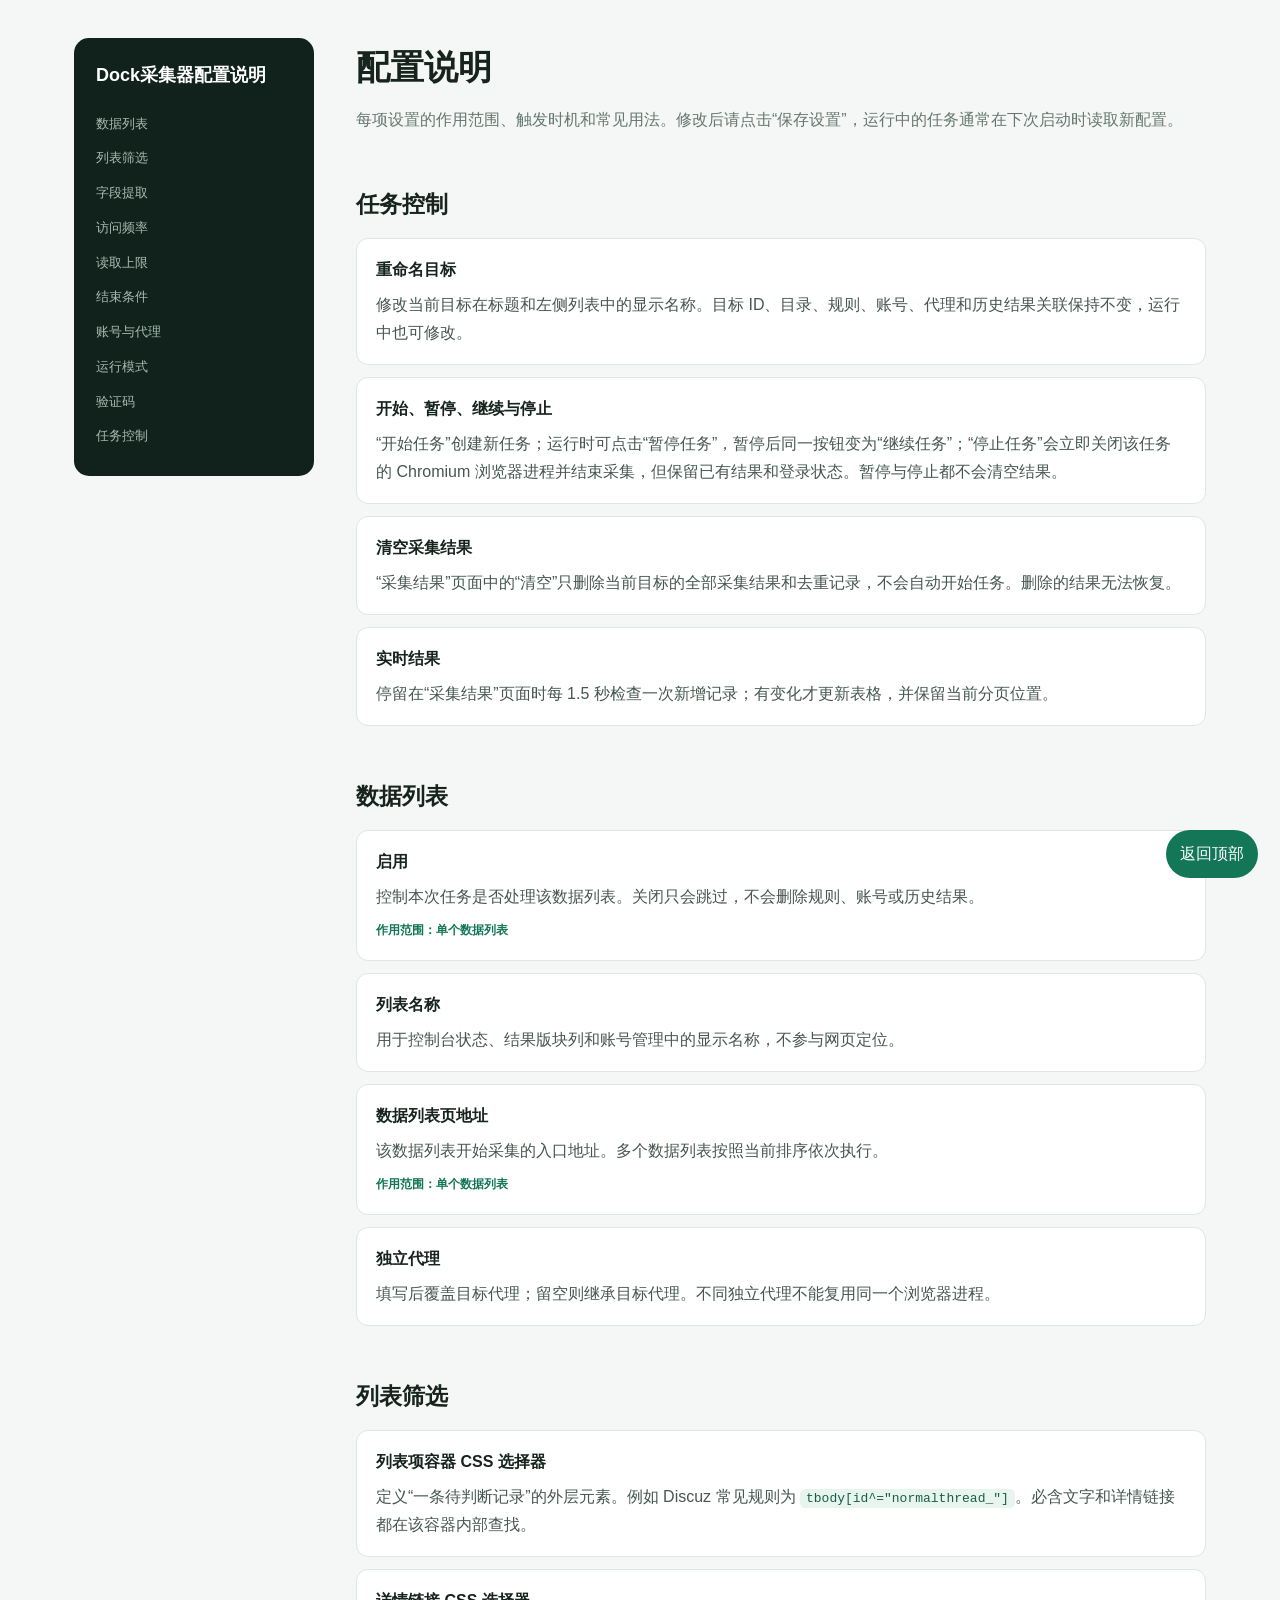
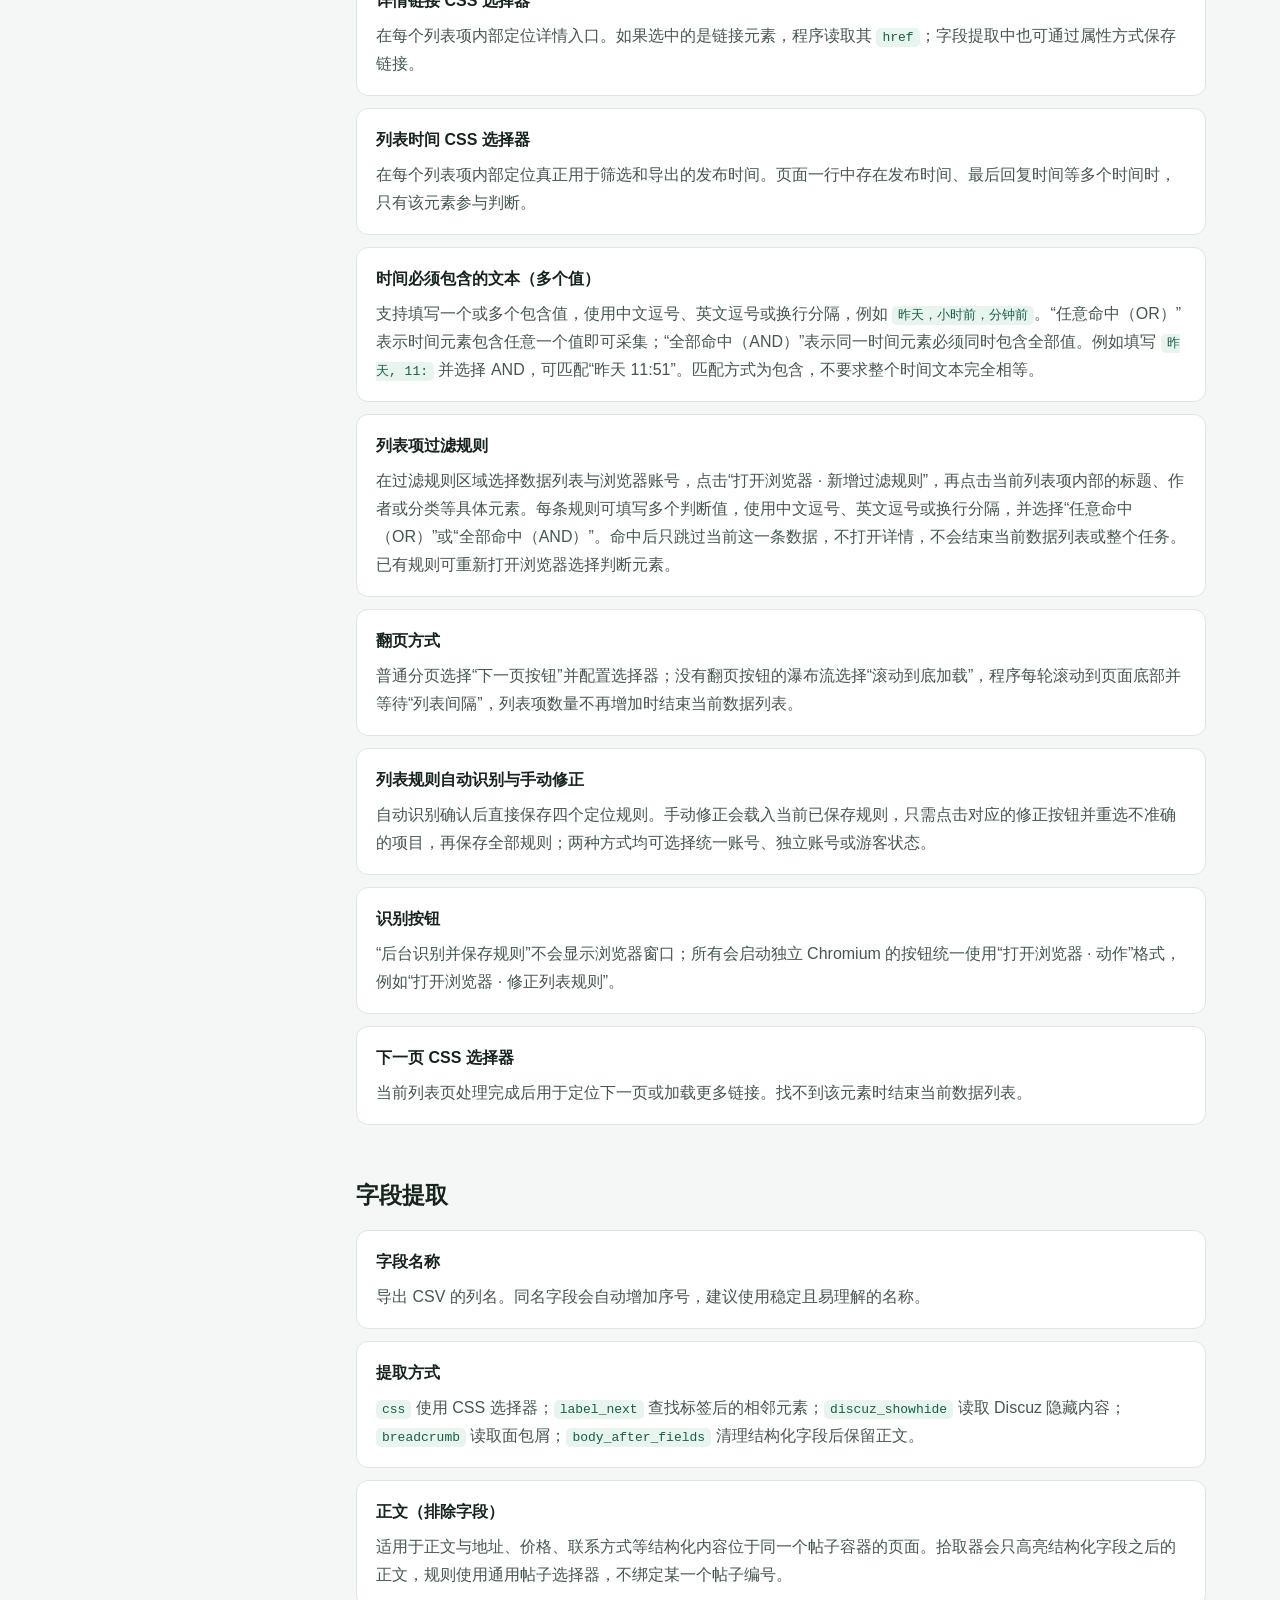
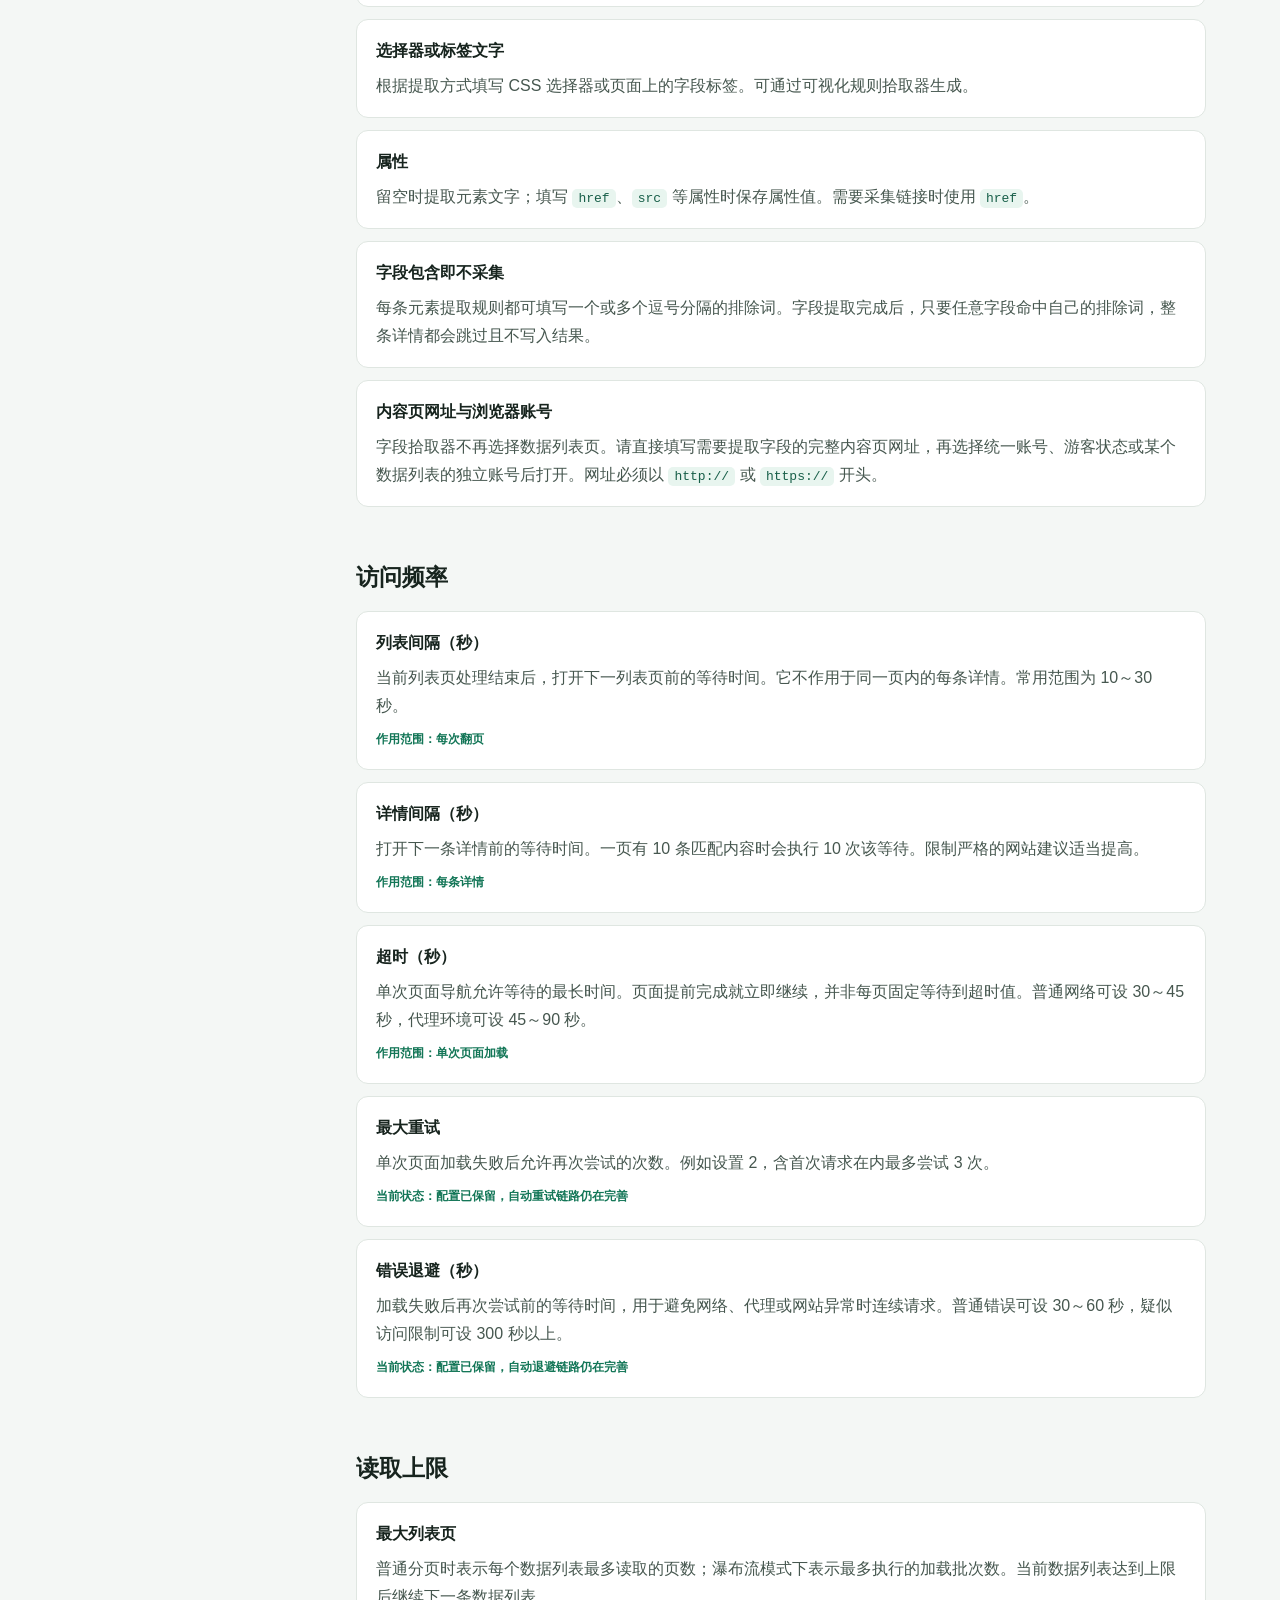
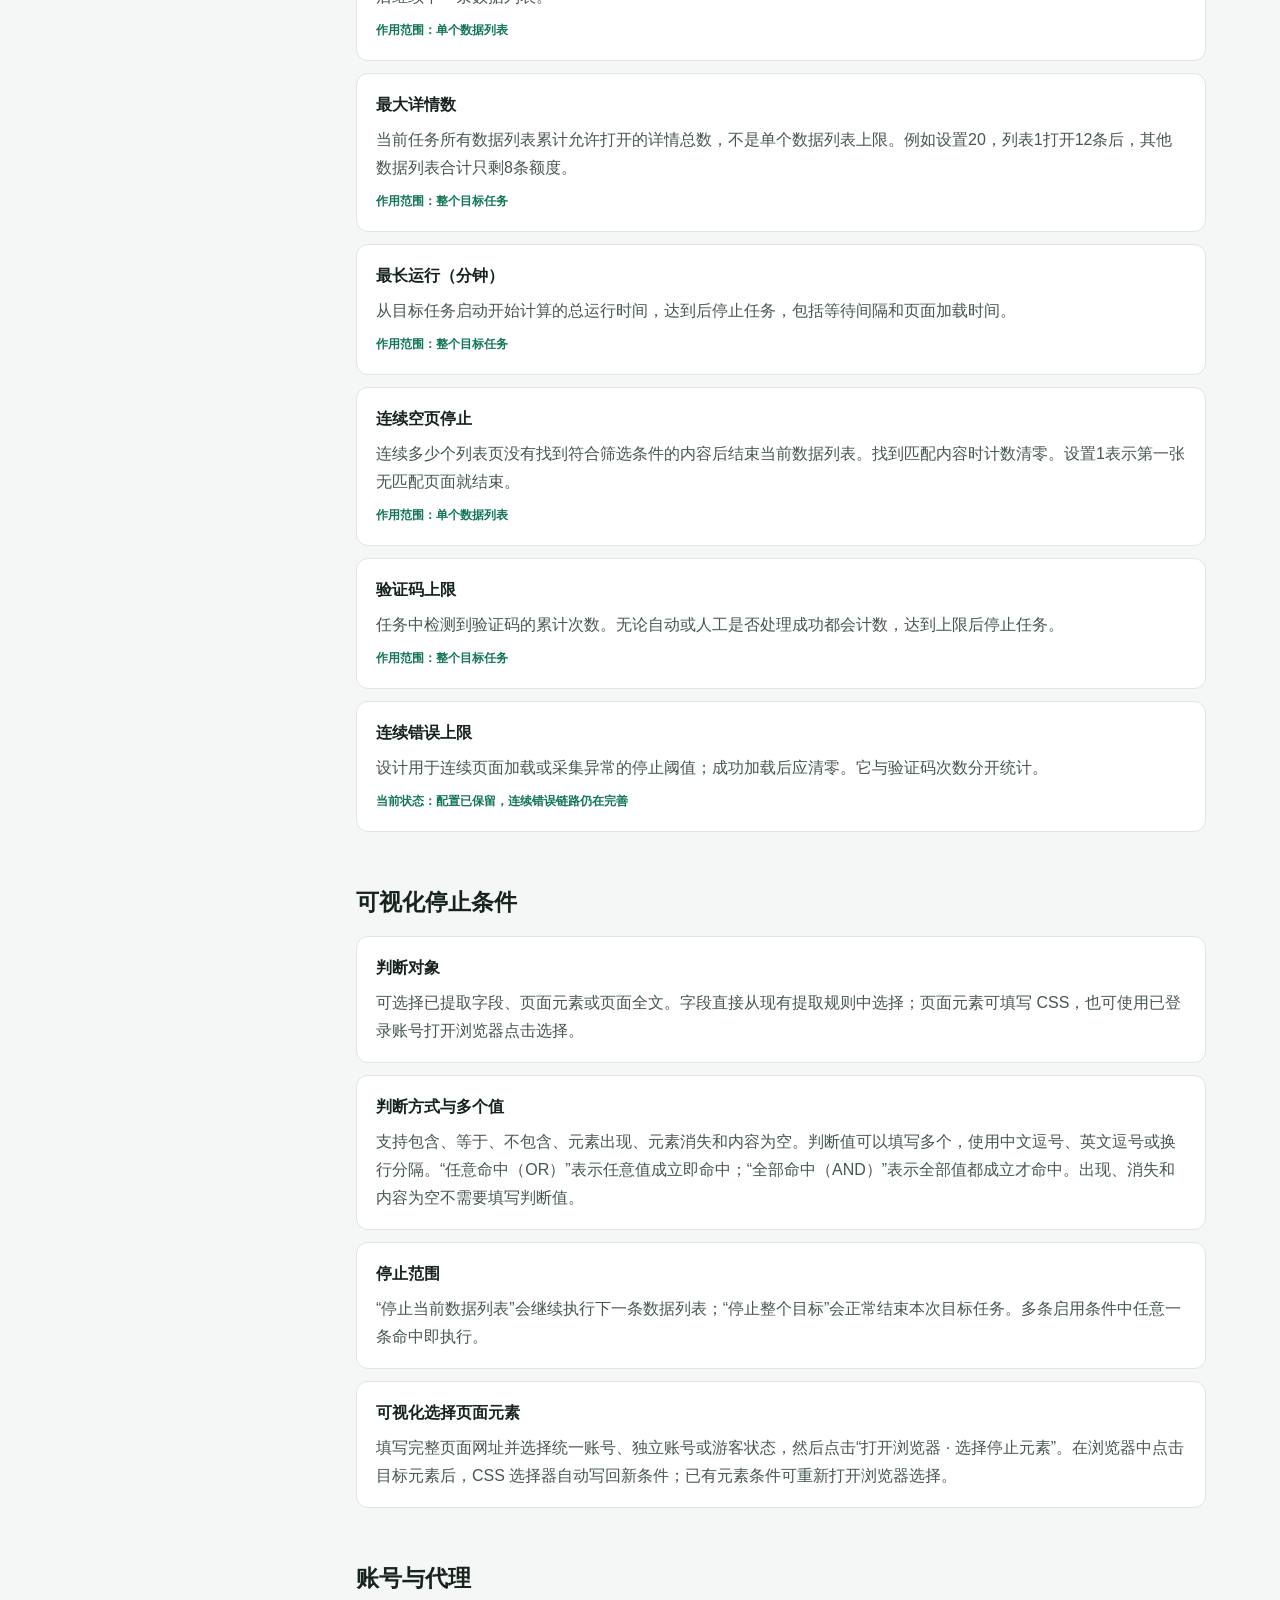
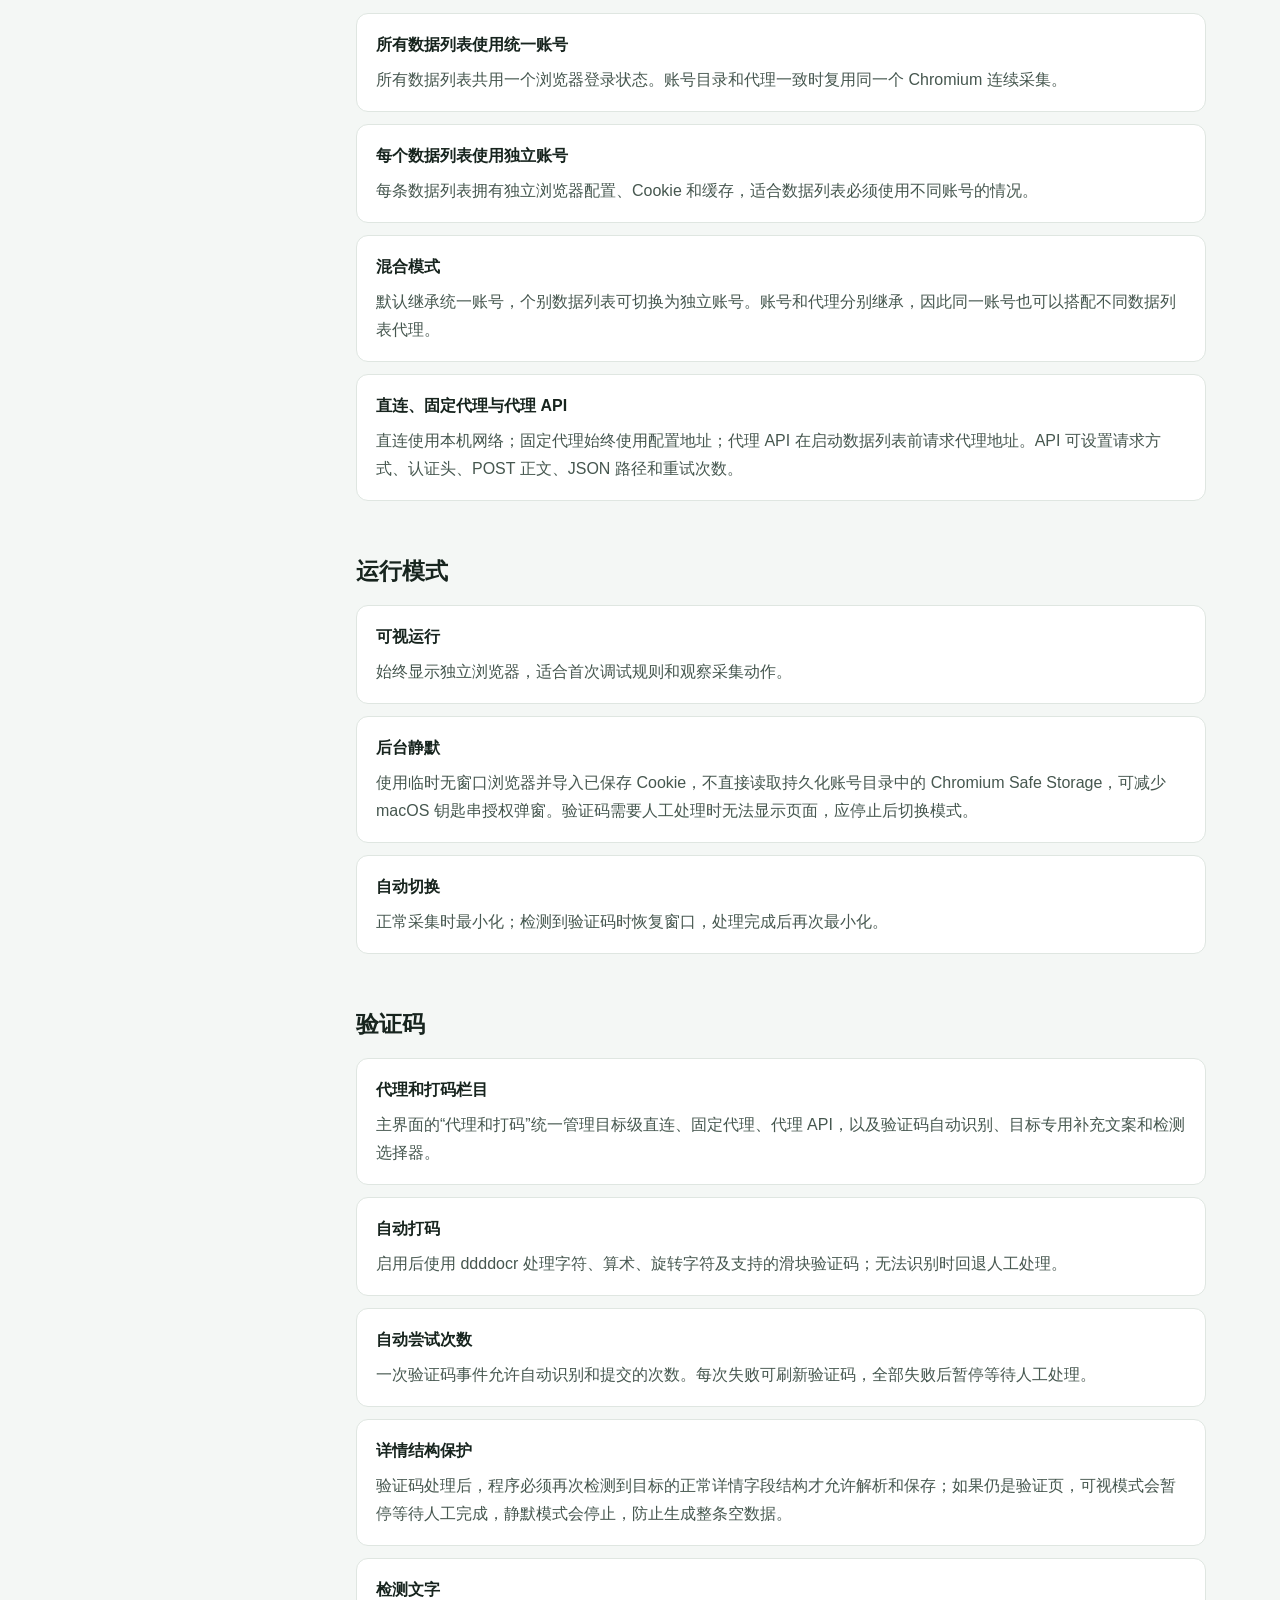
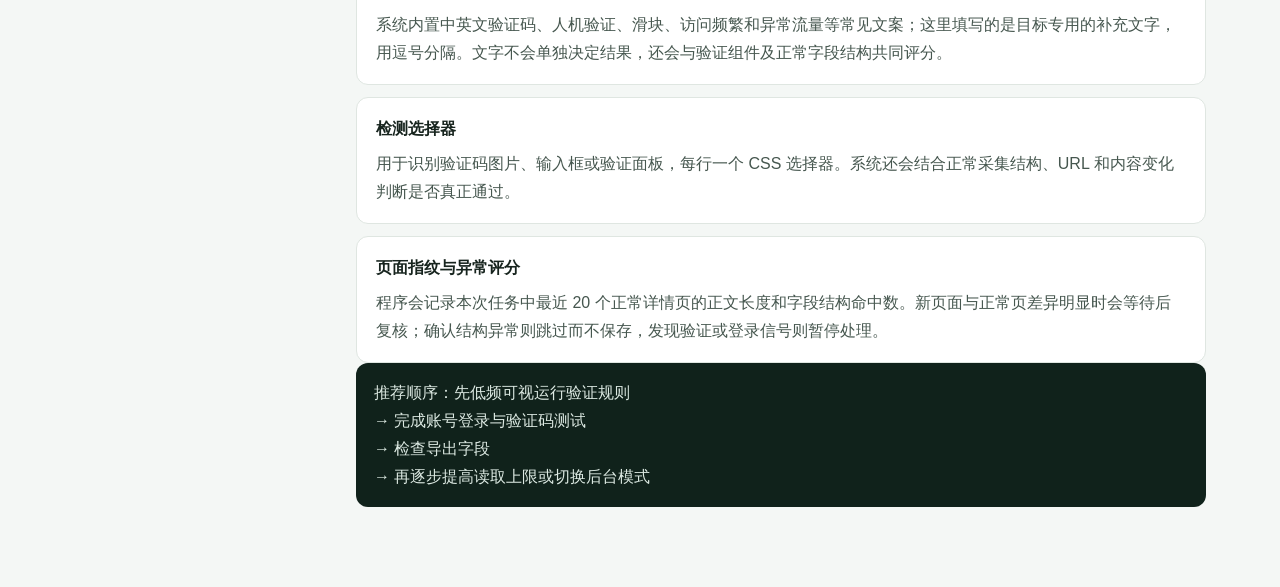
==== commit b1bd860f: "Add multi-value rule matching" ====
--- a/web/help.html
+++ b/web/help.html
@@ -38,8 +38,8 @@
     <article class="item"><h3>列表项容器 CSS 选择器</h3><p>定义“一条待判断记录”的外层元素。例如 Discuz 常见规则为 <code>tbody[id^="normalthread_"]</code>。必含文字和详情链接都在该容器内部查找。</p></article>
     <article class="item"><h3>详情链接 CSS 选择器</h3><p>在每个列表项内部定位详情入口。如果选中的是链接元素，程序读取其 <code>href</code>；字段提取中也可通过属性方式保存链接。</p></article>
     <article class="item"><h3>列表时间 CSS 选择器</h3><p>在每个列表项内部定位真正用于筛选和导出的发布时间。页面一行中存在发布时间、最后回复时间等多个时间时，只有该元素参与判断。</p></article>
-    <article class="item"><h3>时间必须包含的文本</h3><p>使用包含匹配，不要求完全相等。例如时间元素显示“4 天前”，填写“天前”即可命中；填写“前天”可以匹配“前天 14:33”。</p></article>
-    <article class="item"><h3>列表项过滤规则</h3><p>在过滤规则区域选择数据列表与浏览器账号，点击“打开浏览器 · 新增过滤规则”，再点击当前列表项内部的标题、作者或分类等具体元素。随后可配置包含、等于、不包含、出现、消失或为空。命中后只跳过当前这一条数据，不打开详情，不会结束当前数据列表或整个任务。已有规则可重新打开浏览器选择判断元素。</p></article>
+    <article class="item"><h3>时间必须包含的文本（多个值）</h3><p>支持填写一个或多个包含值，使用中文逗号、英文逗号或换行分隔，例如 <code>昨天，小时前，分钟前</code>。“任意命中（OR）”表示时间元素包含任意一个值即可采集；“全部命中（AND）”表示同一时间元素必须同时包含全部值。例如填写 <code>昨天, 11:</code> 并选择 AND，可匹配“昨天 11:51”。匹配方式为包含，不要求整个时间文本完全相等。</p></article>
+    <article class="item"><h3>列表项过滤规则</h3><p>在过滤规则区域选择数据列表与浏览器账号，点击“打开浏览器 · 新增过滤规则”，再点击当前列表项内部的标题、作者或分类等具体元素。每条规则可填写多个判断值，使用中文逗号、英文逗号或换行分隔，并选择“任意命中（OR）”或“全部命中（AND）”。命中后只跳过当前这一条数据，不打开详情，不会结束当前数据列表或整个任务。已有规则可重新打开浏览器选择判断元素。</p></article>
     <article class="item"><h3>翻页方式</h3><p>普通分页选择“下一页按钮”并配置选择器；没有翻页按钮的瀑布流选择“滚动到底加载”，程序每轮滚动到页面底部并等待“列表间隔”，列表项数量不再增加时结束当前数据列表。</p></article>
     <article class="item"><h3>列表规则自动识别与手动修正</h3><p>自动识别确认后直接保存四个定位规则。手动修正会载入当前已保存规则，只需点击对应的修正按钮并重选不准确的项目，再保存全部规则；两种方式均可选择统一账号、独立账号或游客状态。</p></article>
     <article class="item"><h3>识别按钮</h3><p>“后台识别并保存规则”不会显示浏览器窗口；所有会启动独立 Chromium 的按钮统一使用“打开浏览器 · 动作”格式，例如“打开浏览器 · 修正列表规则”。</p></article>
@@ -75,7 +75,7 @@
 
   <section id="stop"><h2>可视化停止条件</h2><div class="group">
     <article class="item"><h3>判断对象</h3><p>可选择已提取字段、页面元素或页面全文。字段直接从现有提取规则中选择；页面元素可填写 CSS，也可使用已登录账号打开浏览器点击选择。</p></article>
-    <article class="item"><h3>判断方式</h3><p>支持包含、等于、不包含、元素出现、元素消失和内容为空。出现/消失主要用于页面元素条件。</p></article>
+    <article class="item"><h3>判断方式与多个值</h3><p>支持包含、等于、不包含、元素出现、元素消失和内容为空。判断值可以填写多个，使用中文逗号、英文逗号或换行分隔。“任意命中（OR）”表示任意值成立即命中；“全部命中（AND）”表示全部值都成立才命中。出现、消失和内容为空不需要填写判断值。</p></article>
     <article class="item"><h3>停止范围</h3><p>“停止当前数据列表”会继续执行下一条数据列表；“停止整个目标”会正常结束本次目标任务。多条启用条件中任意一条命中即执行。</p></article>
     <article class="item"><h3>可视化选择页面元素</h3><p>填写完整页面网址并选择统一账号、独立账号或游客状态，然后点击“打开浏览器 · 选择停止元素”。在浏览器中点击目标元素后，CSS 选择器自动写回新条件；已有元素条件可重新打开浏览器选择。</p></article>
   </div></section>
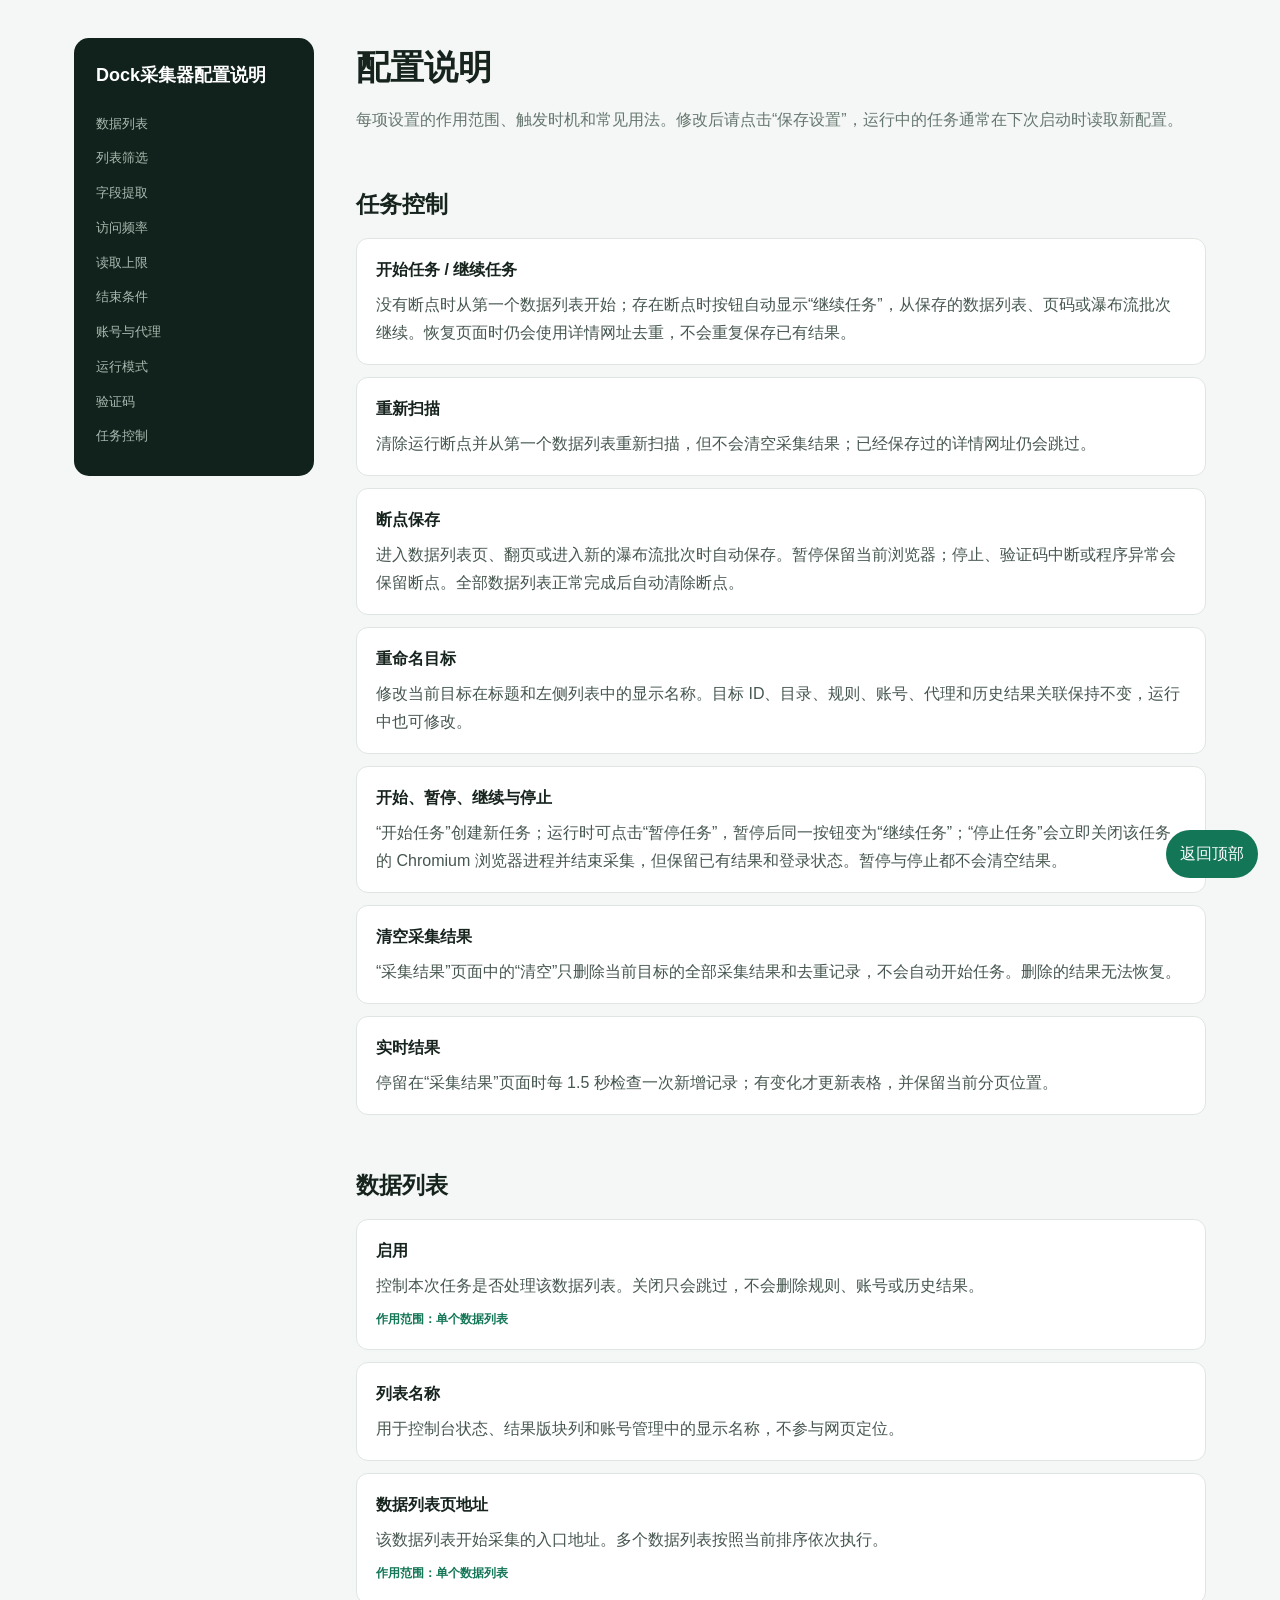
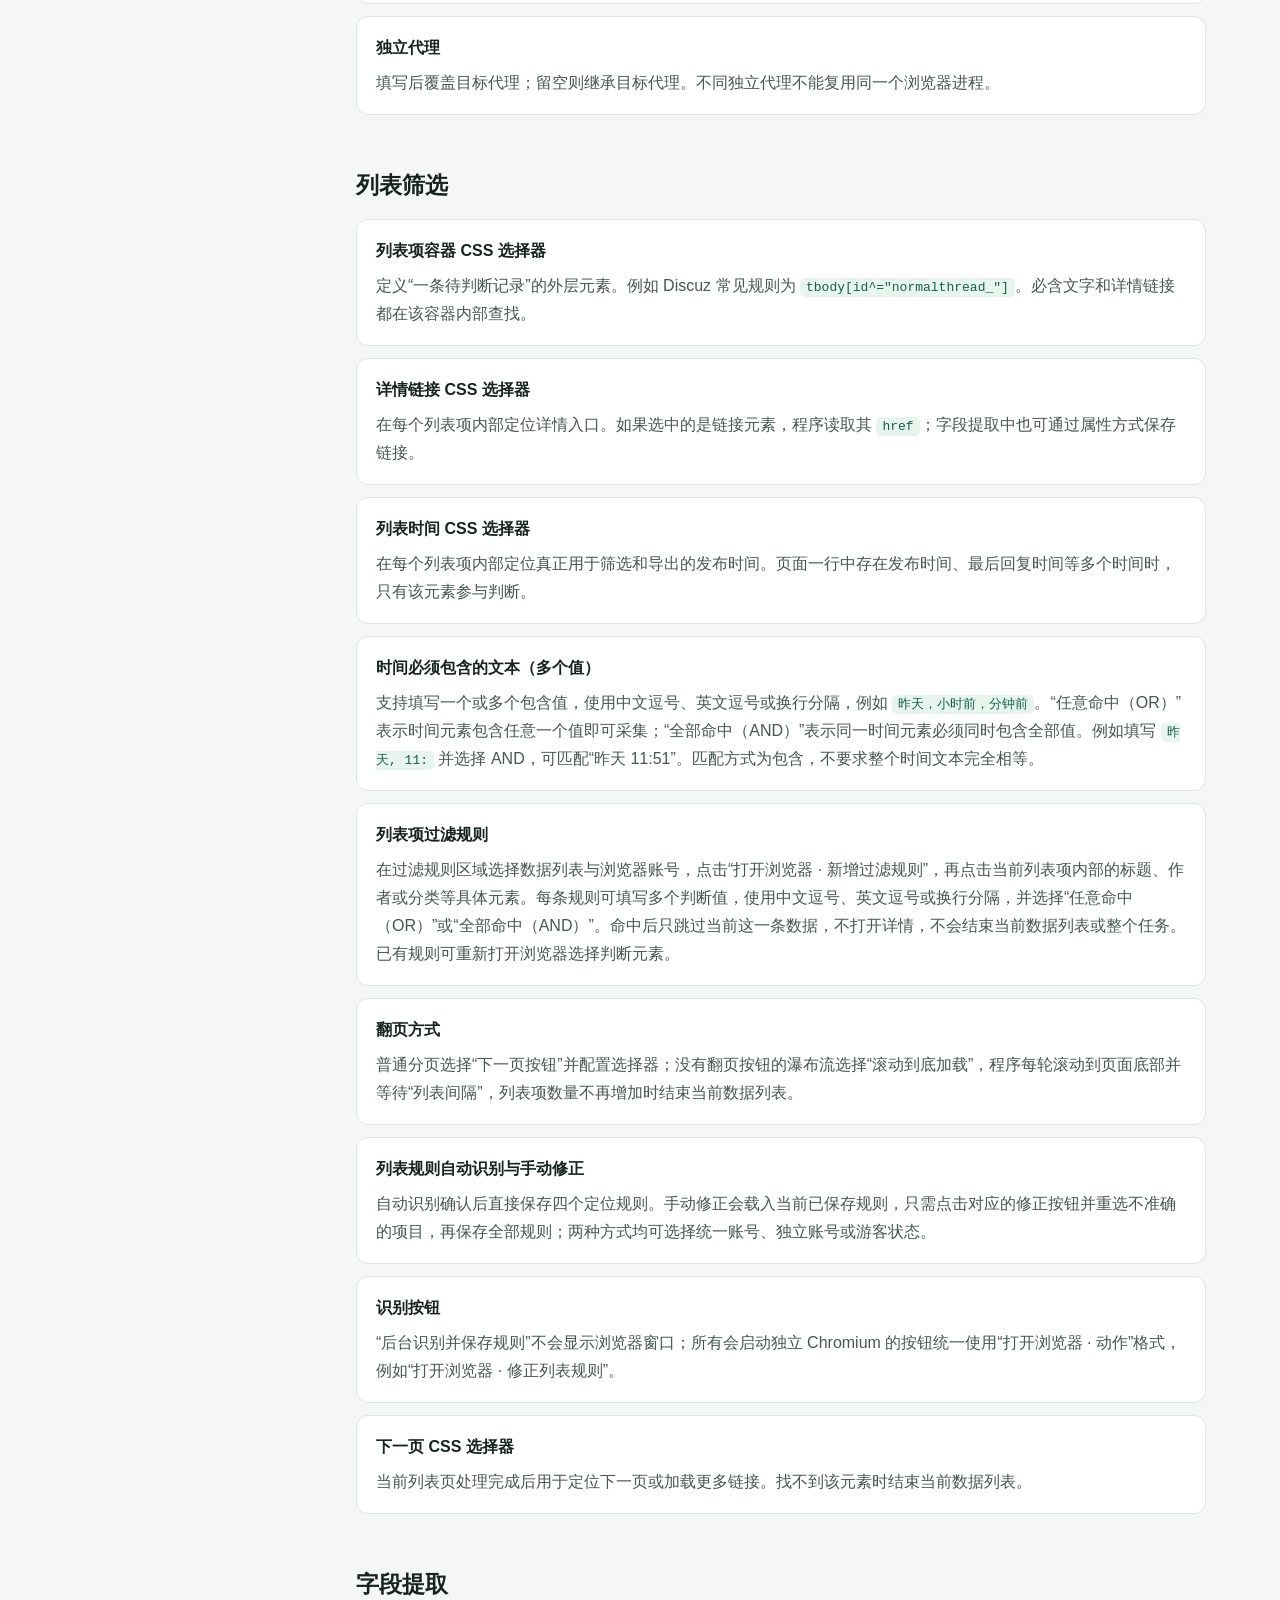
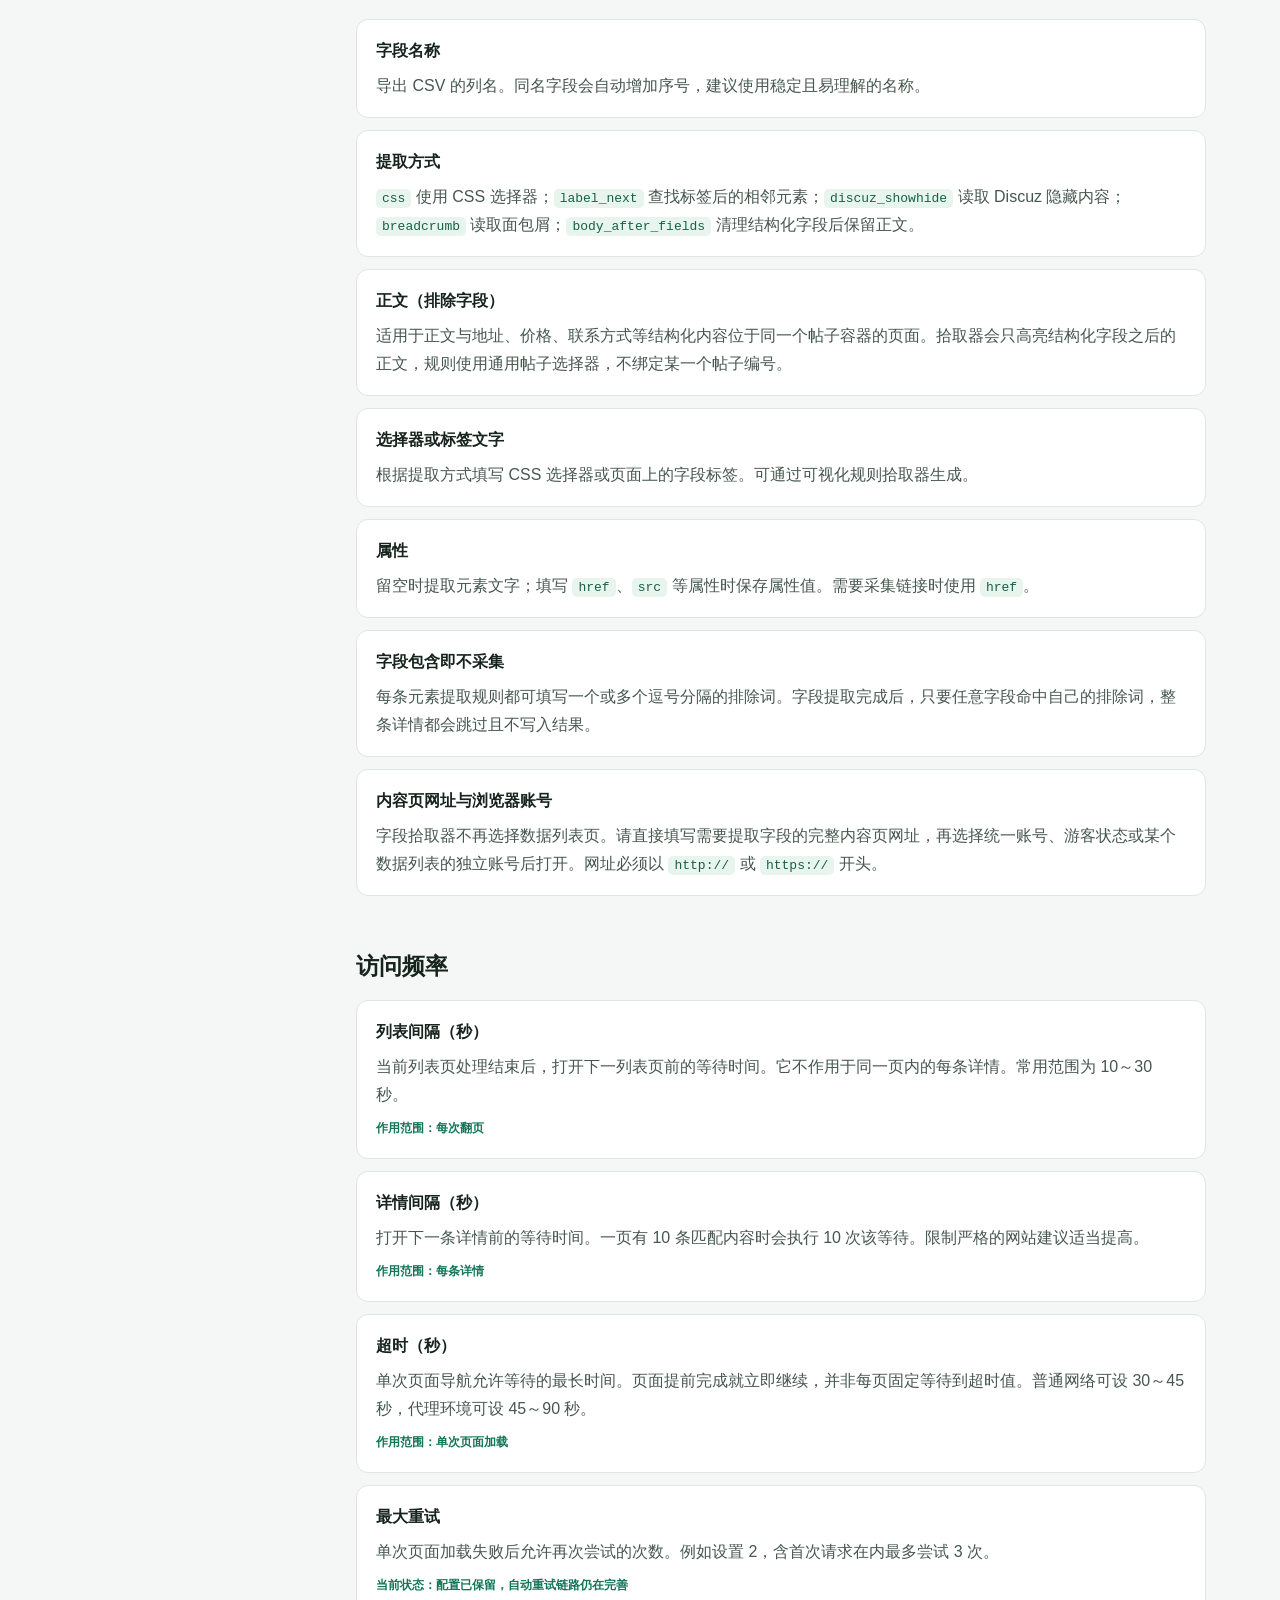
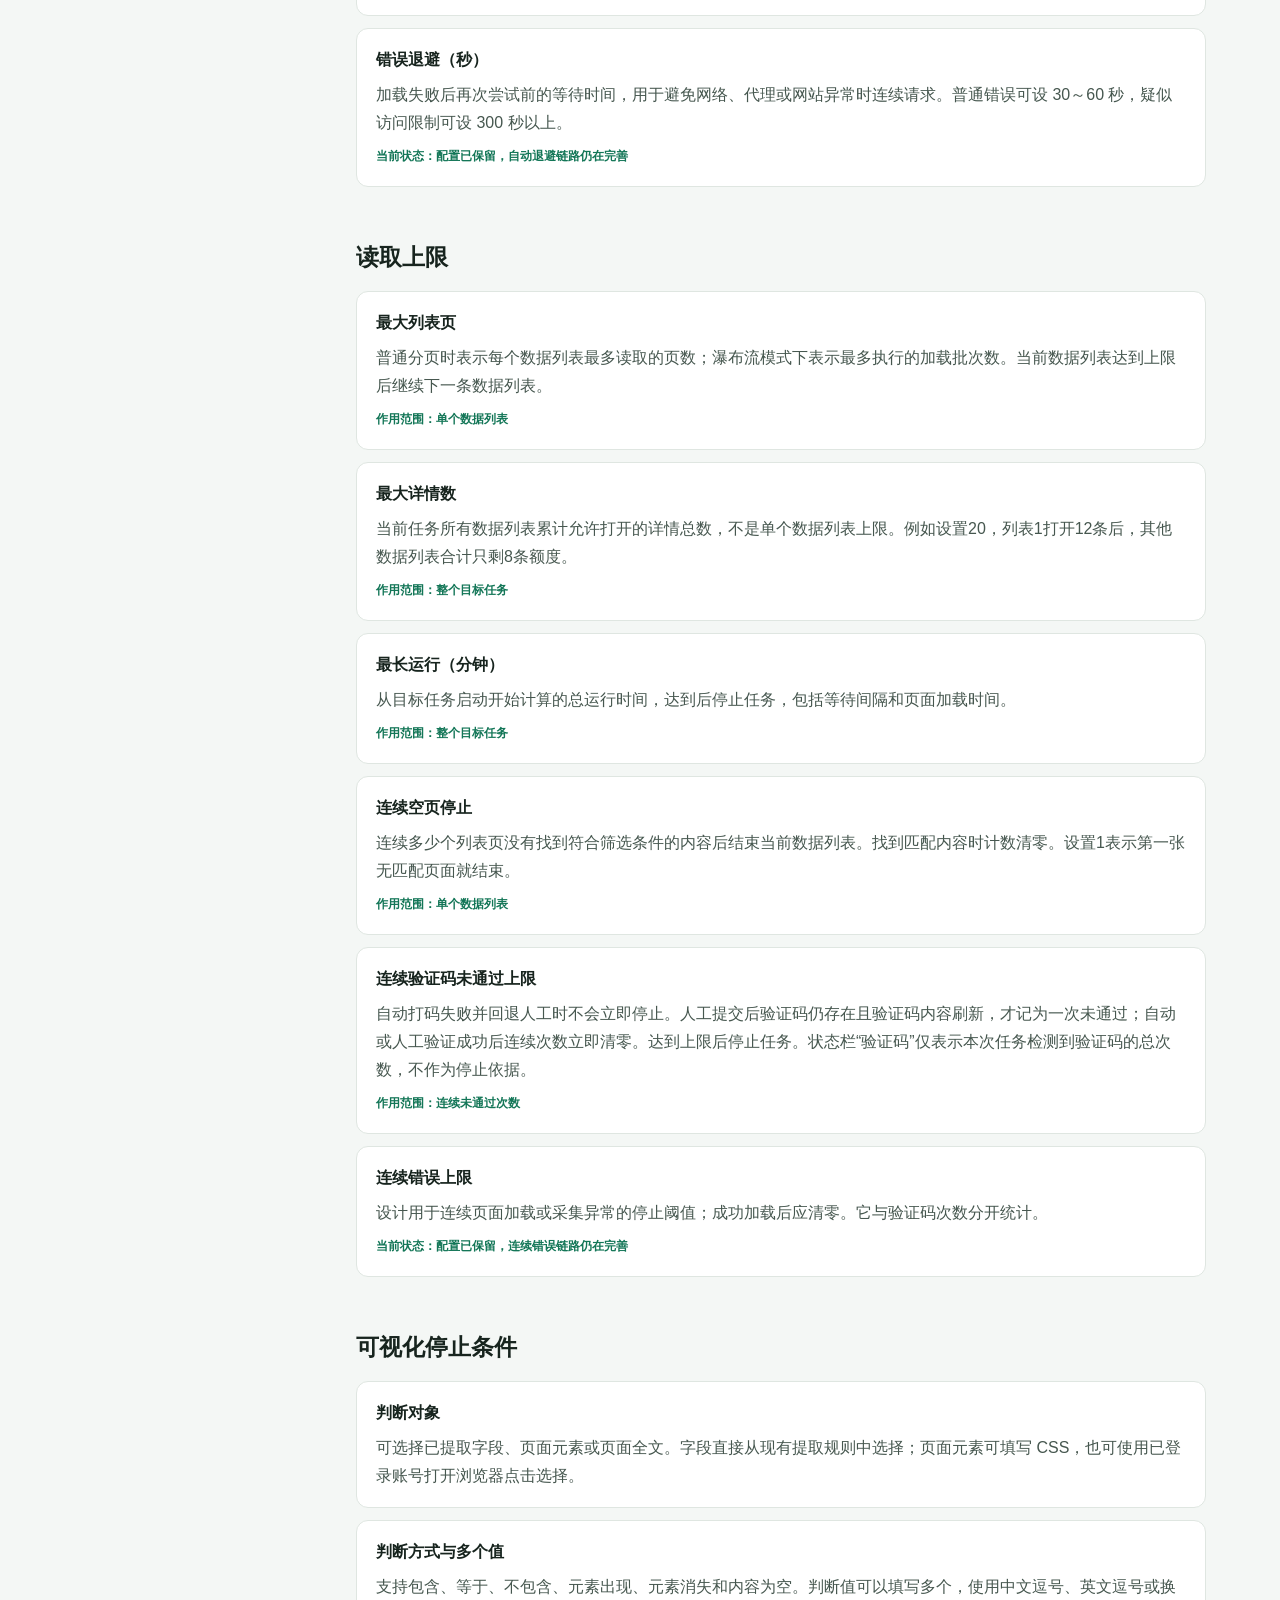
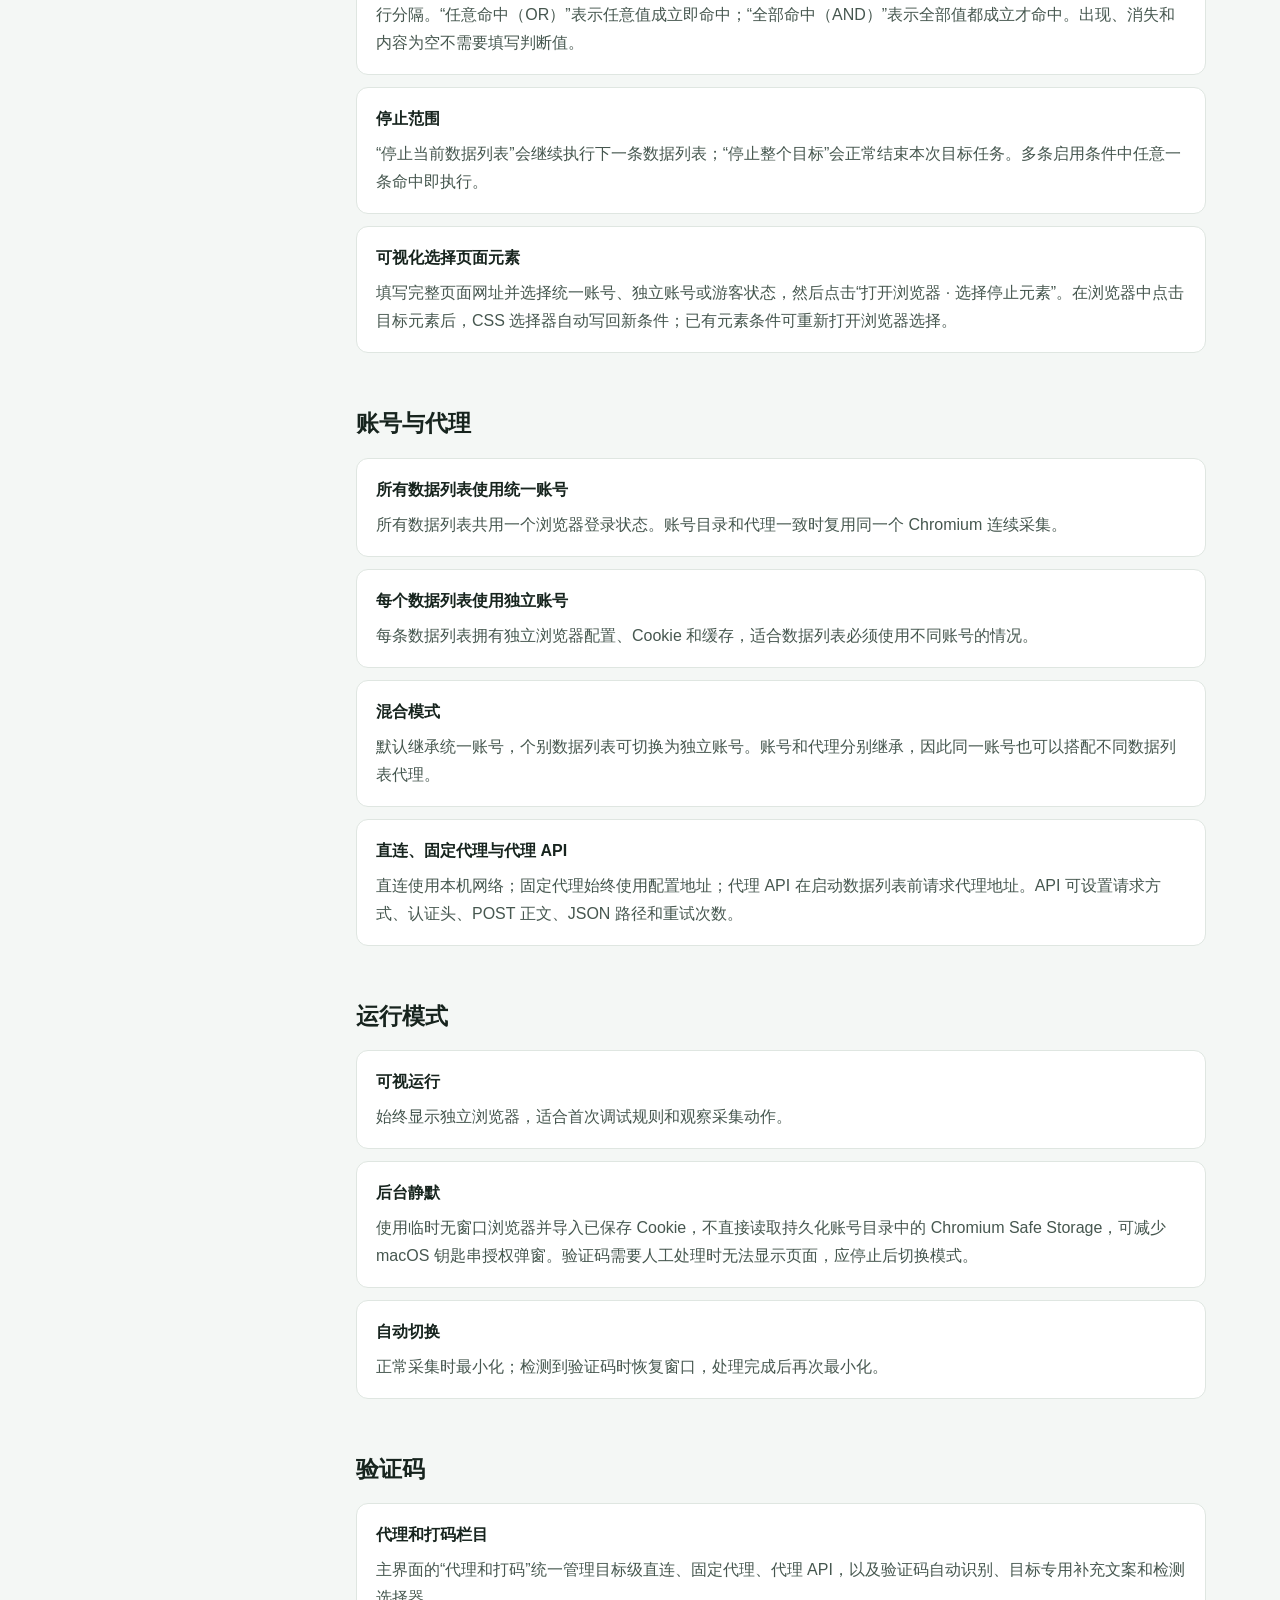
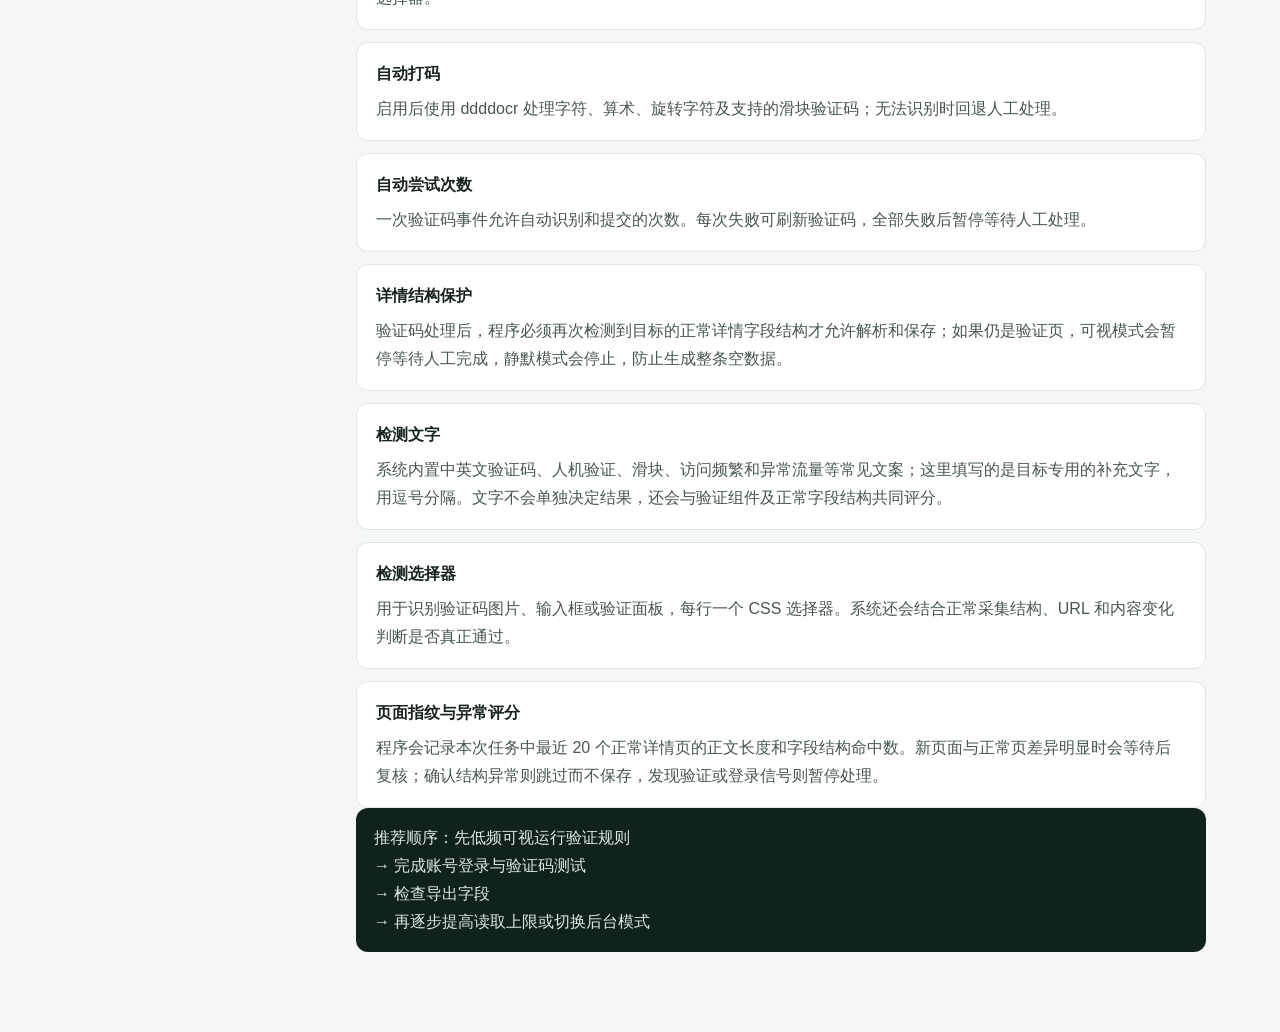
==== commit 0efedbe3: "Add resumable collection checkpoints" ====
--- a/web/help.html
+++ b/web/help.html
@@ -21,6 +21,9 @@
   <main><h1>配置说明</h1><p class="lead">每项设置的作用范围、触发时机和常见用法。修改后请点击“保存设置”，运行中的任务通常在下次启动时读取新配置。</p>
 
   <section id="task-control"><h2>任务控制</h2><div class="group">
+    <article class="item"><h3>开始任务 / 继续任务</h3><p>没有断点时从第一个数据列表开始；存在断点时按钮自动显示“继续任务”，从保存的数据列表、页码或瀑布流批次继续。恢复页面时仍会使用详情网址去重，不会重复保存已有结果。</p></article>
+    <article class="item"><h3>重新扫描</h3><p>清除运行断点并从第一个数据列表重新扫描，但不会清空采集结果；已经保存过的详情网址仍会跳过。</p></article>
+    <article class="item"><h3>断点保存</h3><p>进入数据列表页、翻页或进入新的瀑布流批次时自动保存。暂停保留当前浏览器；停止、验证码中断或程序异常会保留断点。全部数据列表正常完成后自动清除断点。</p></article>
     <article class="item"><h3>重命名目标</h3><p>修改当前目标在标题和左侧列表中的显示名称。目标 ID、目录、规则、账号、代理和历史结果关联保持不变，运行中也可修改。</p></article>
     <article class="item"><h3>开始、暂停、继续与停止</h3><p>“开始任务”创建新任务；运行时可点击“暂停任务”，暂停后同一按钮变为“继续任务”；“停止任务”会立即关闭该任务的 Chromium 浏览器进程并结束采集，但保留已有结果和登录状态。暂停与停止都不会清空结果。</p></article>
     <article class="item"><h3>清空采集结果</h3><p>“采集结果”页面中的“清空”只删除当前目标的全部采集结果和去重记录，不会自动开始任务。删除的结果无法恢复。</p></article>
@@ -69,7 +72,7 @@
     <article class="item"><h3>最大详情数</h3><p>当前任务所有数据列表累计允许打开的详情总数，不是单个数据列表上限。例如设置20，列表1打开12条后，其他数据列表合计只剩8条额度。</p><span class="scope">作用范围：整个目标任务</span></article>
     <article class="item"><h3>最长运行（分钟）</h3><p>从目标任务启动开始计算的总运行时间，达到后停止任务，包括等待间隔和页面加载时间。</p><span class="scope">作用范围：整个目标任务</span></article>
     <article class="item"><h3>连续空页停止</h3><p>连续多少个列表页没有找到符合筛选条件的内容后结束当前数据列表。找到匹配内容时计数清零。设置1表示第一张无匹配页面就结束。</p><span class="scope">作用范围：单个数据列表</span></article>
-    <article class="item"><h3>验证码上限</h3><p>任务中检测到验证码的累计次数。无论自动或人工是否处理成功都会计数，达到上限后停止任务。</p><span class="scope">作用范围：整个目标任务</span></article>
+    <article class="item"><h3>连续验证码未通过上限</h3><p>自动打码失败并回退人工时不会立即停止。人工提交后验证码仍存在且验证码内容刷新，才记为一次未通过；自动或人工验证成功后连续次数立即清零。达到上限后停止任务。状态栏“验证码”仅表示本次任务检测到验证码的总次数，不作为停止依据。</p><span class="scope">作用范围：连续未通过次数</span></article>
     <article class="item"><h3>连续错误上限</h3><p>设计用于连续页面加载或采集异常的停止阈值；成功加载后应清零。它与验证码次数分开统计。</p><span class="scope">当前状态：配置已保留，连续错误链路仍在完善</span></article>
   </div></section>
 
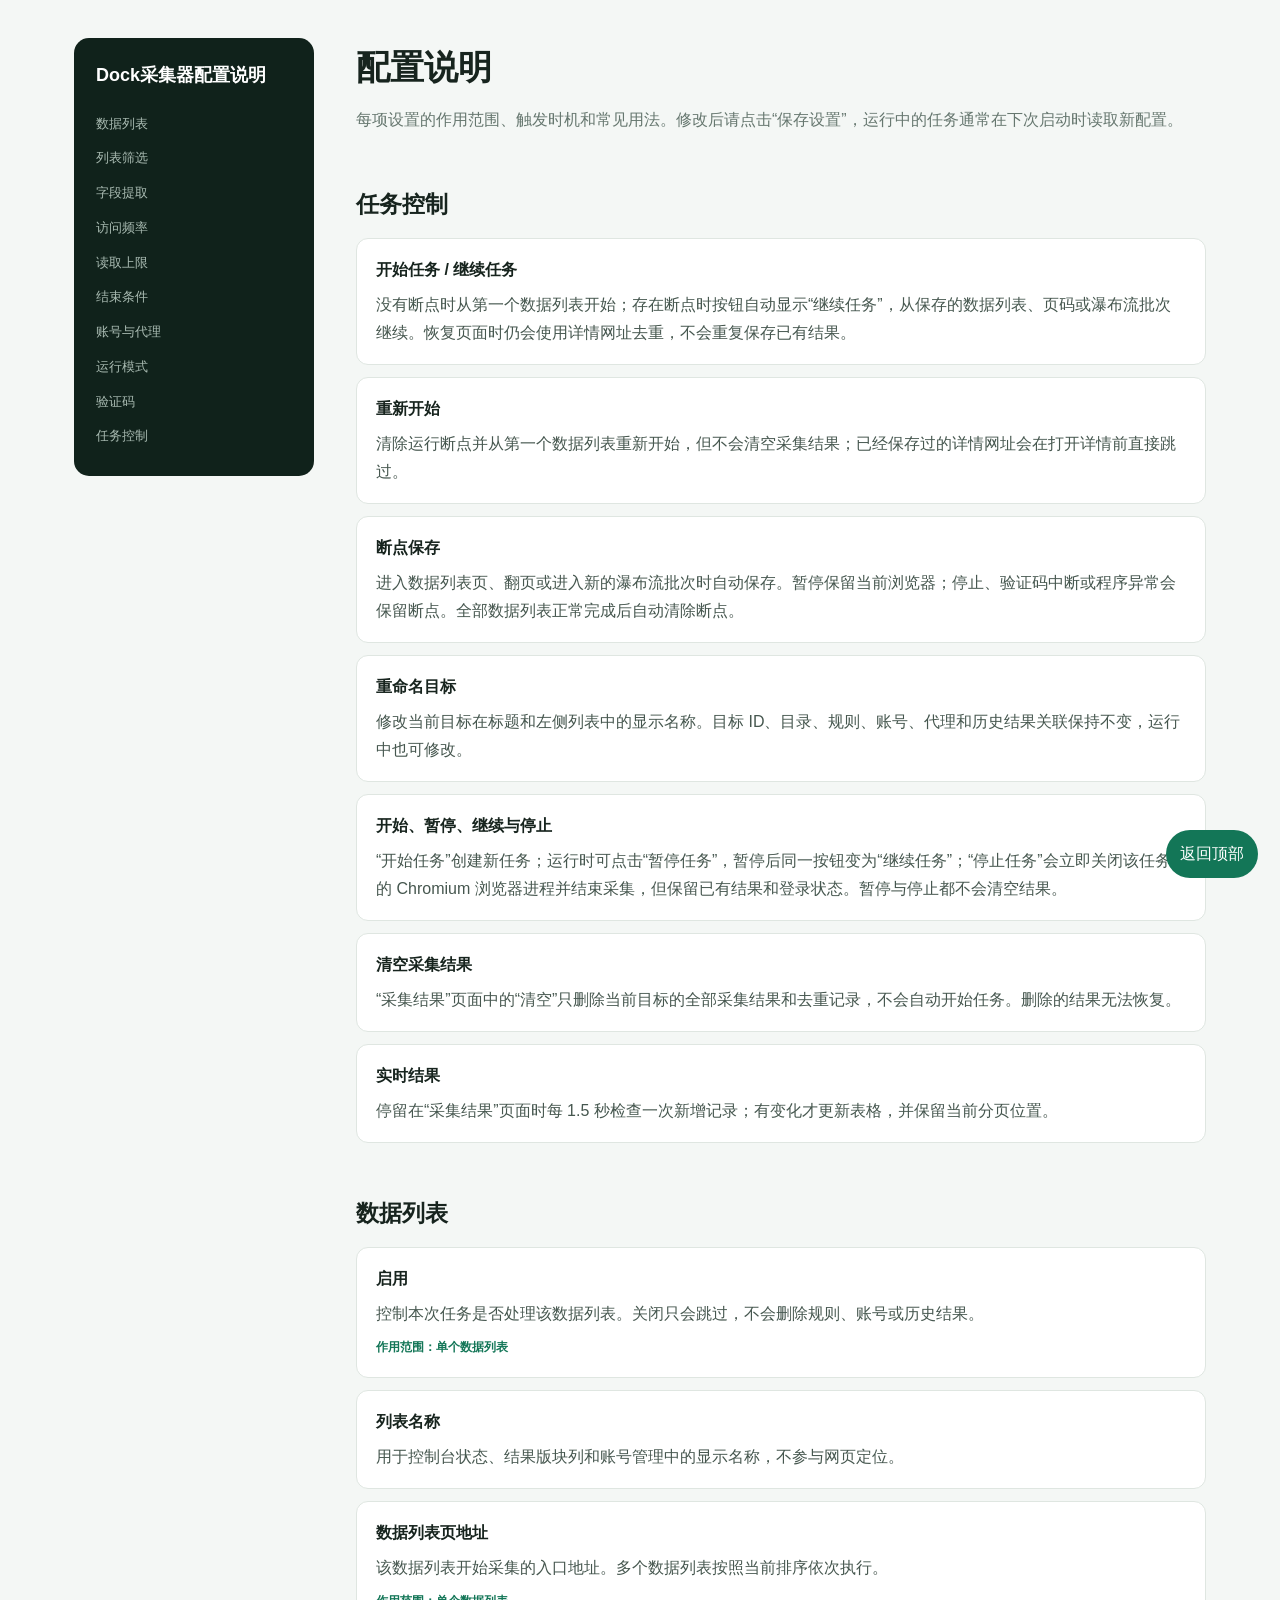
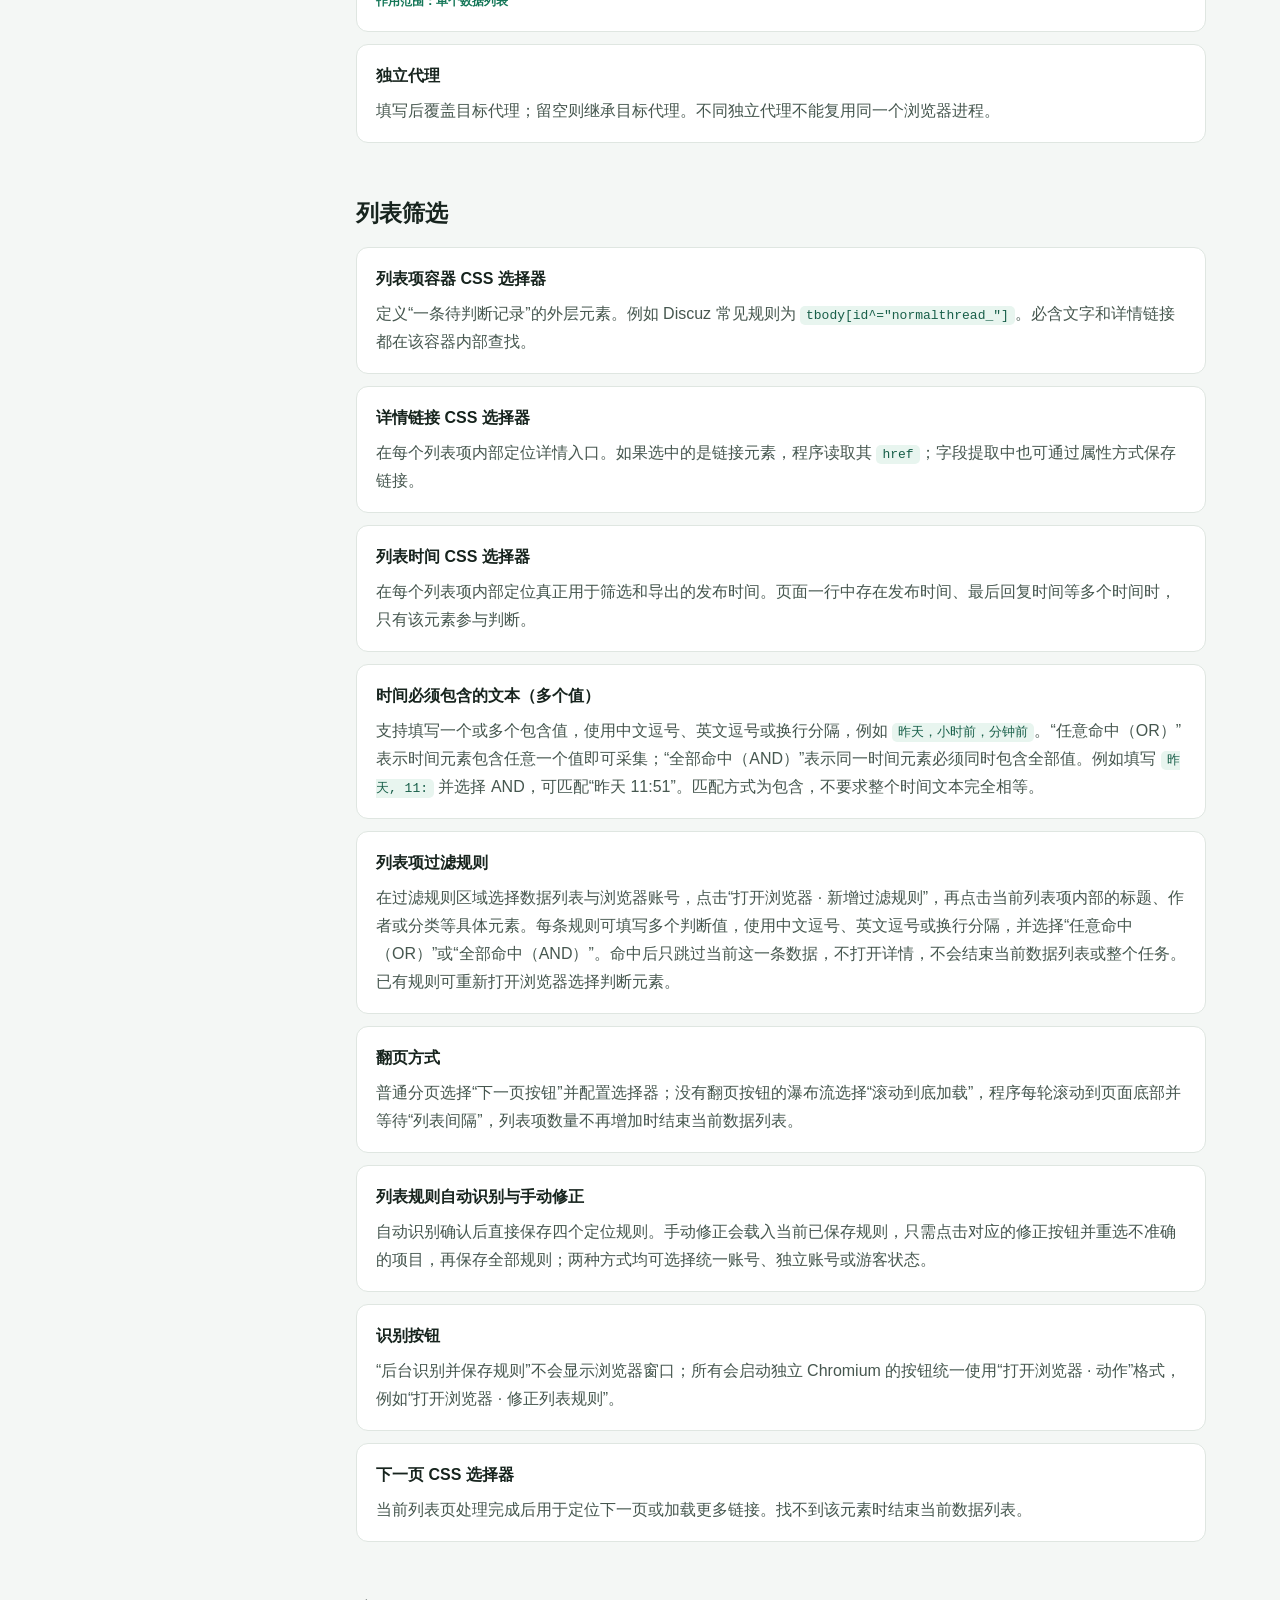
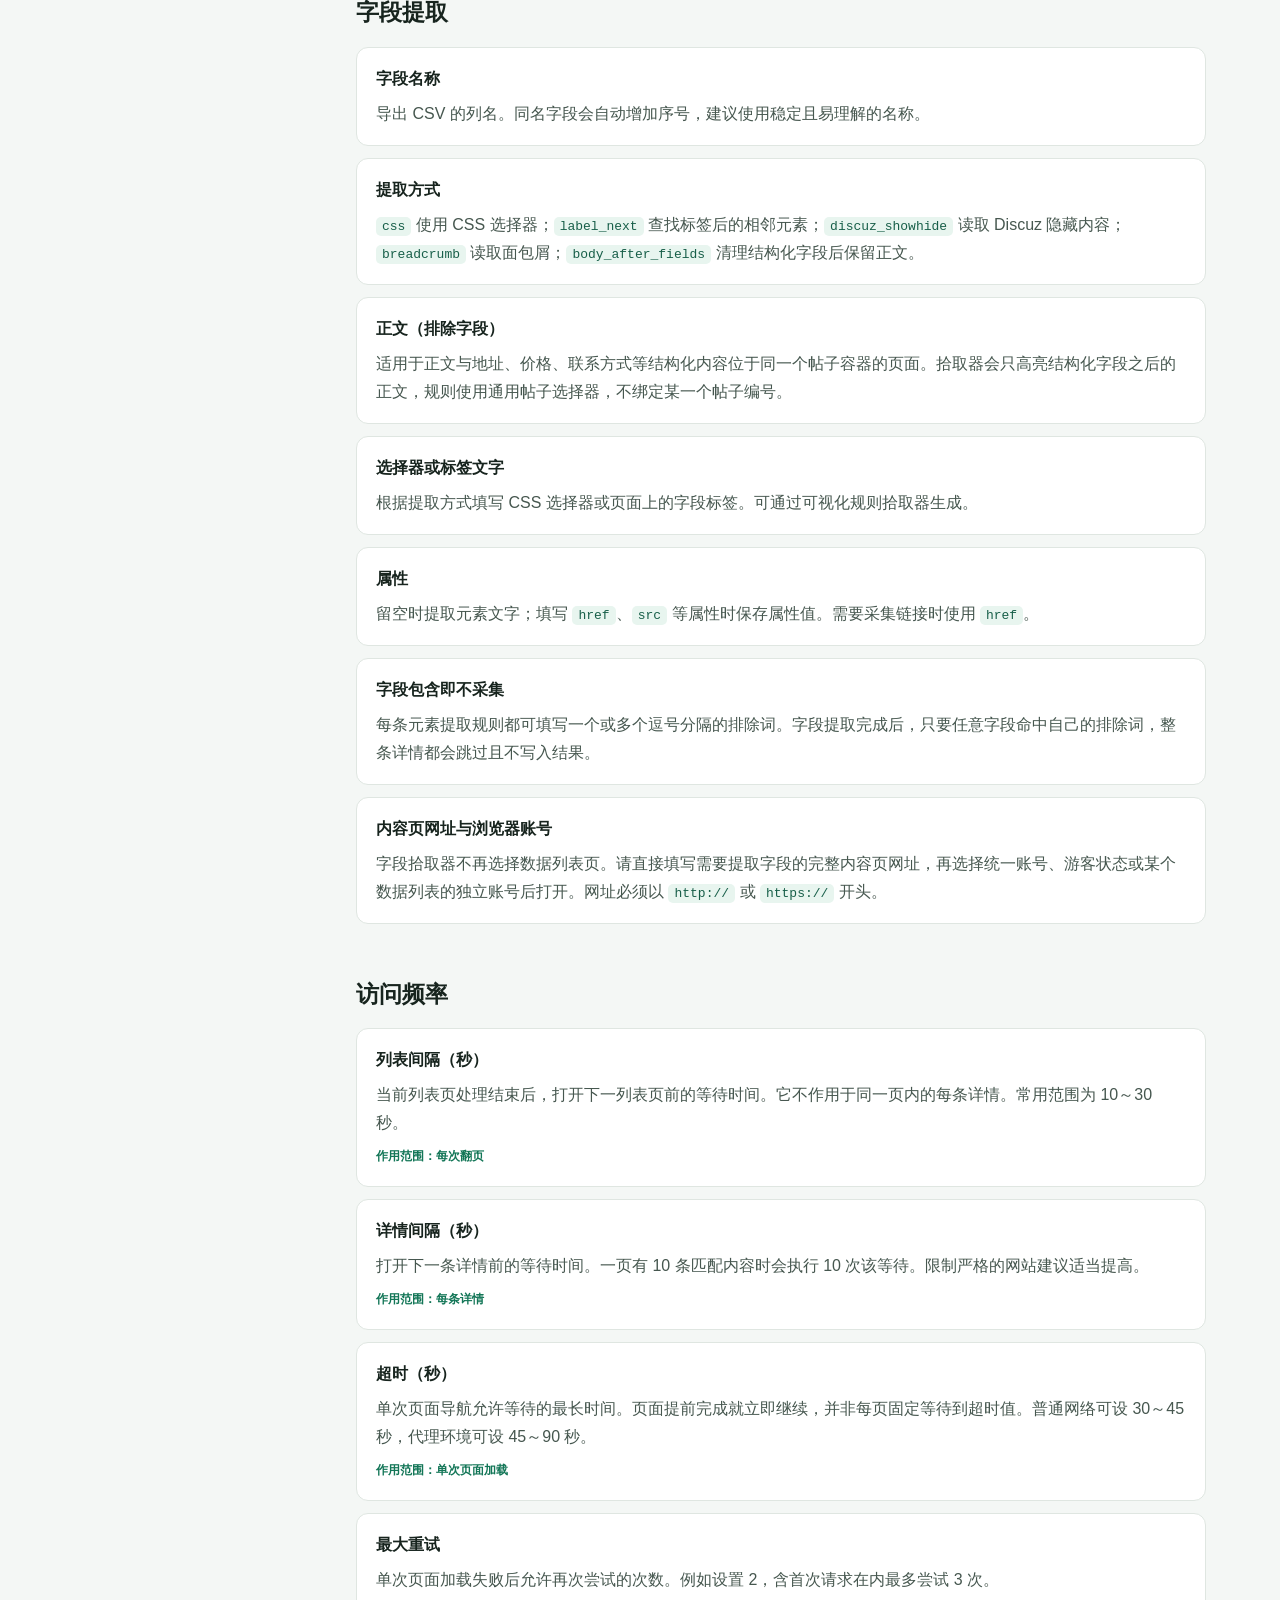
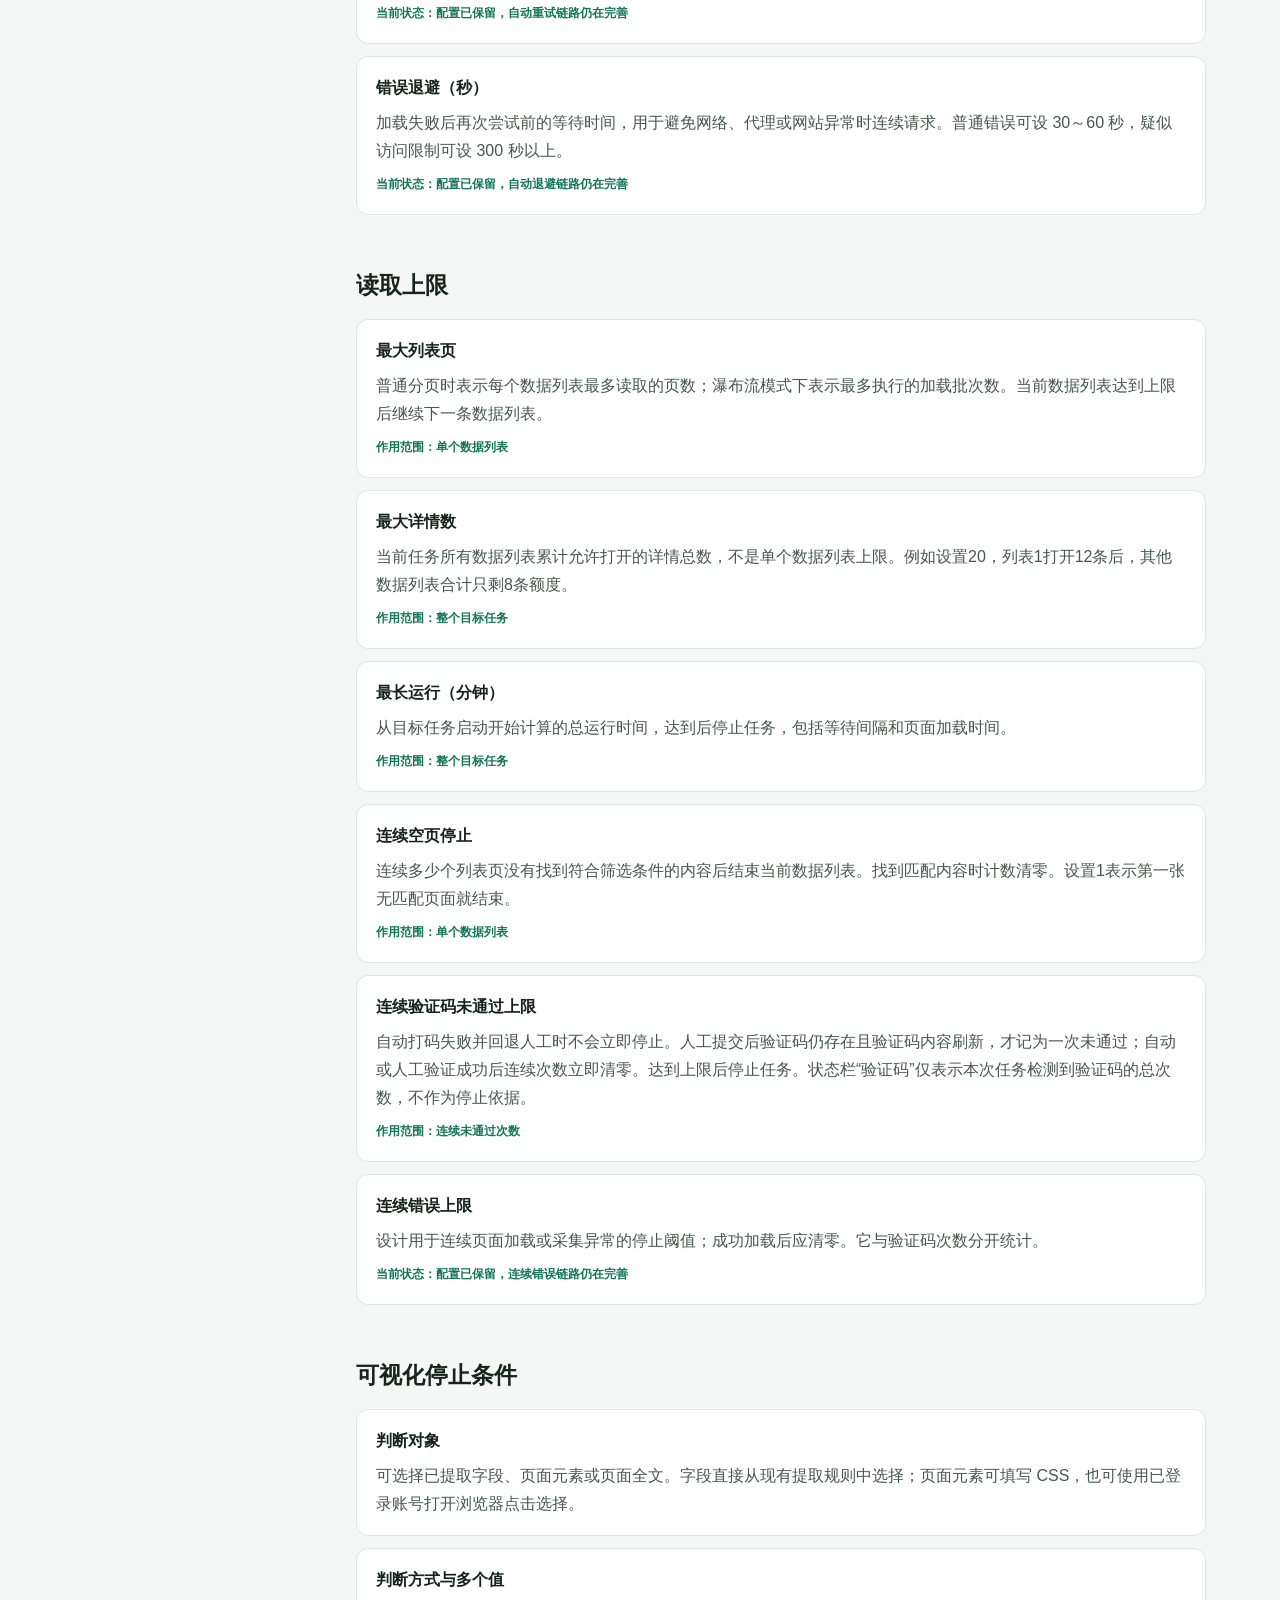
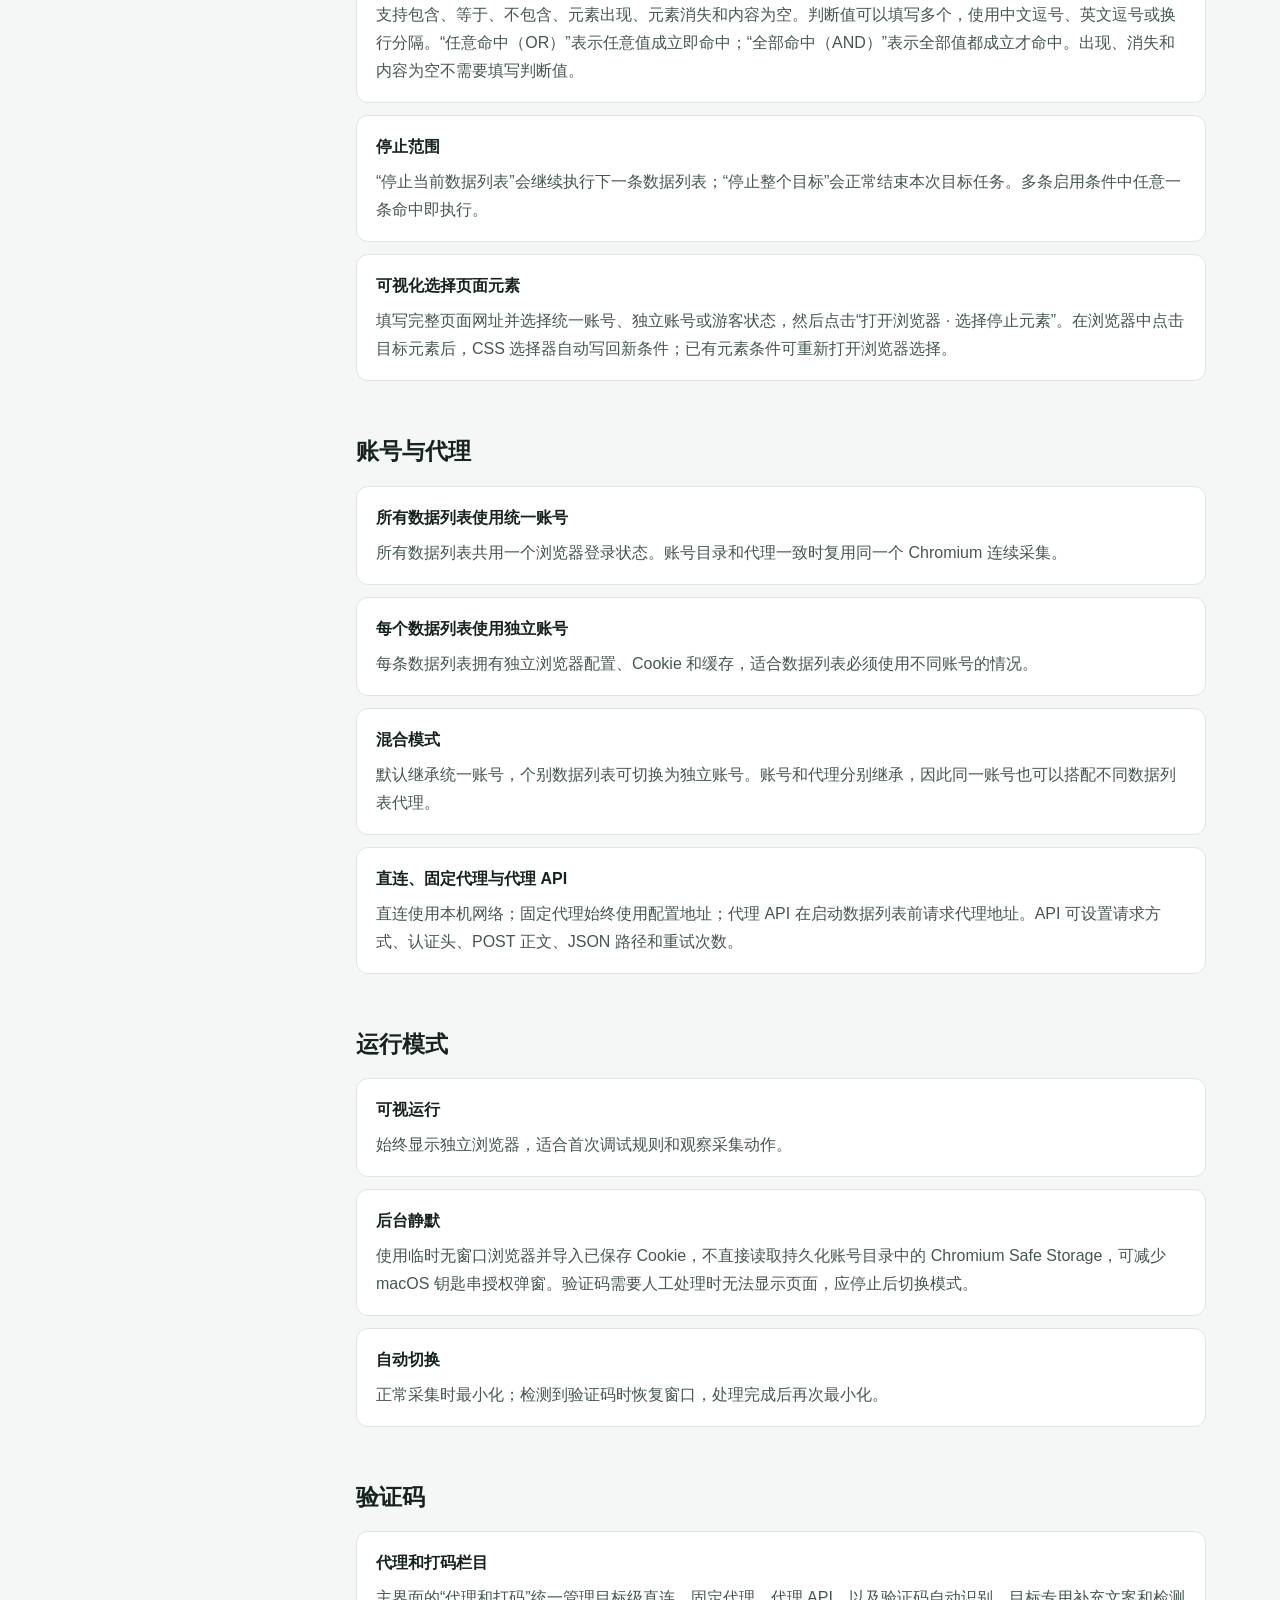
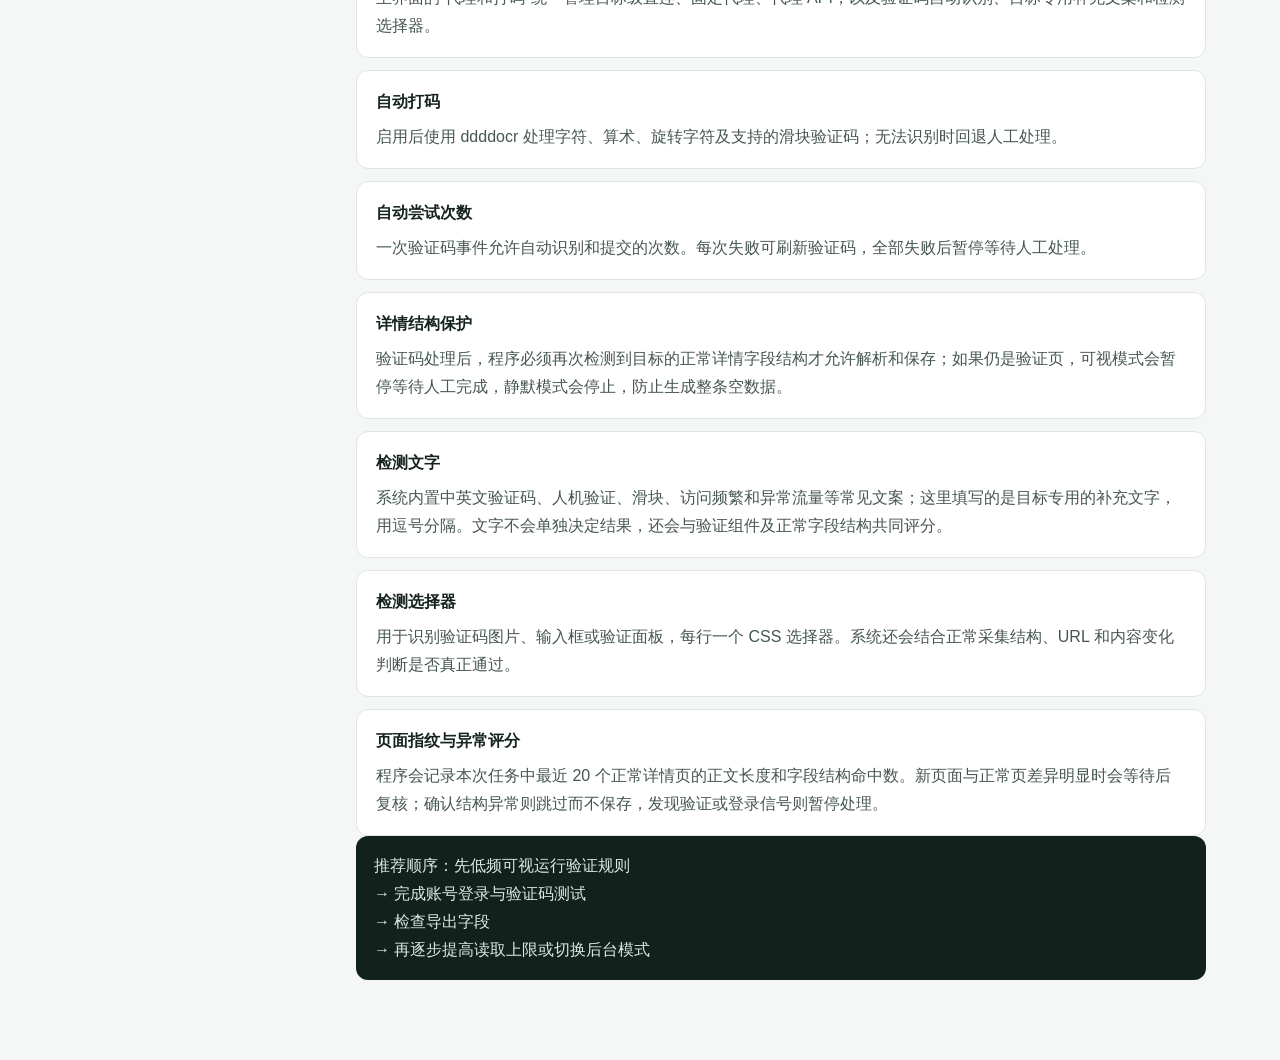
==== commit 95b9199e: "Fix stale stopping task state" ====
--- a/web/help.html
+++ b/web/help.html
@@ -22,7 +22,7 @@
 
   <section id="task-control"><h2>任务控制</h2><div class="group">
     <article class="item"><h3>开始任务 / 继续任务</h3><p>没有断点时从第一个数据列表开始；存在断点时按钮自动显示“继续任务”，从保存的数据列表、页码或瀑布流批次继续。恢复页面时仍会使用详情网址去重，不会重复保存已有结果。</p></article>
-    <article class="item"><h3>重新扫描</h3><p>清除运行断点并从第一个数据列表重新扫描，但不会清空采集结果；已经保存过的详情网址仍会跳过。</p></article>
+    <article class="item"><h3>重新开始</h3><p>清除运行断点并从第一个数据列表重新开始，但不会清空采集结果；已经保存过的详情网址会在打开详情前直接跳过。</p></article>
     <article class="item"><h3>断点保存</h3><p>进入数据列表页、翻页或进入新的瀑布流批次时自动保存。暂停保留当前浏览器；停止、验证码中断或程序异常会保留断点。全部数据列表正常完成后自动清除断点。</p></article>
     <article class="item"><h3>重命名目标</h3><p>修改当前目标在标题和左侧列表中的显示名称。目标 ID、目录、规则、账号、代理和历史结果关联保持不变，运行中也可修改。</p></article>
     <article class="item"><h3>开始、暂停、继续与停止</h3><p>“开始任务”创建新任务；运行时可点击“暂停任务”，暂停后同一按钮变为“继续任务”；“停止任务”会立即关闭该任务的 Chromium 浏览器进程并结束采集，但保留已有结果和登录状态。暂停与停止都不会清空结果。</p></article>
